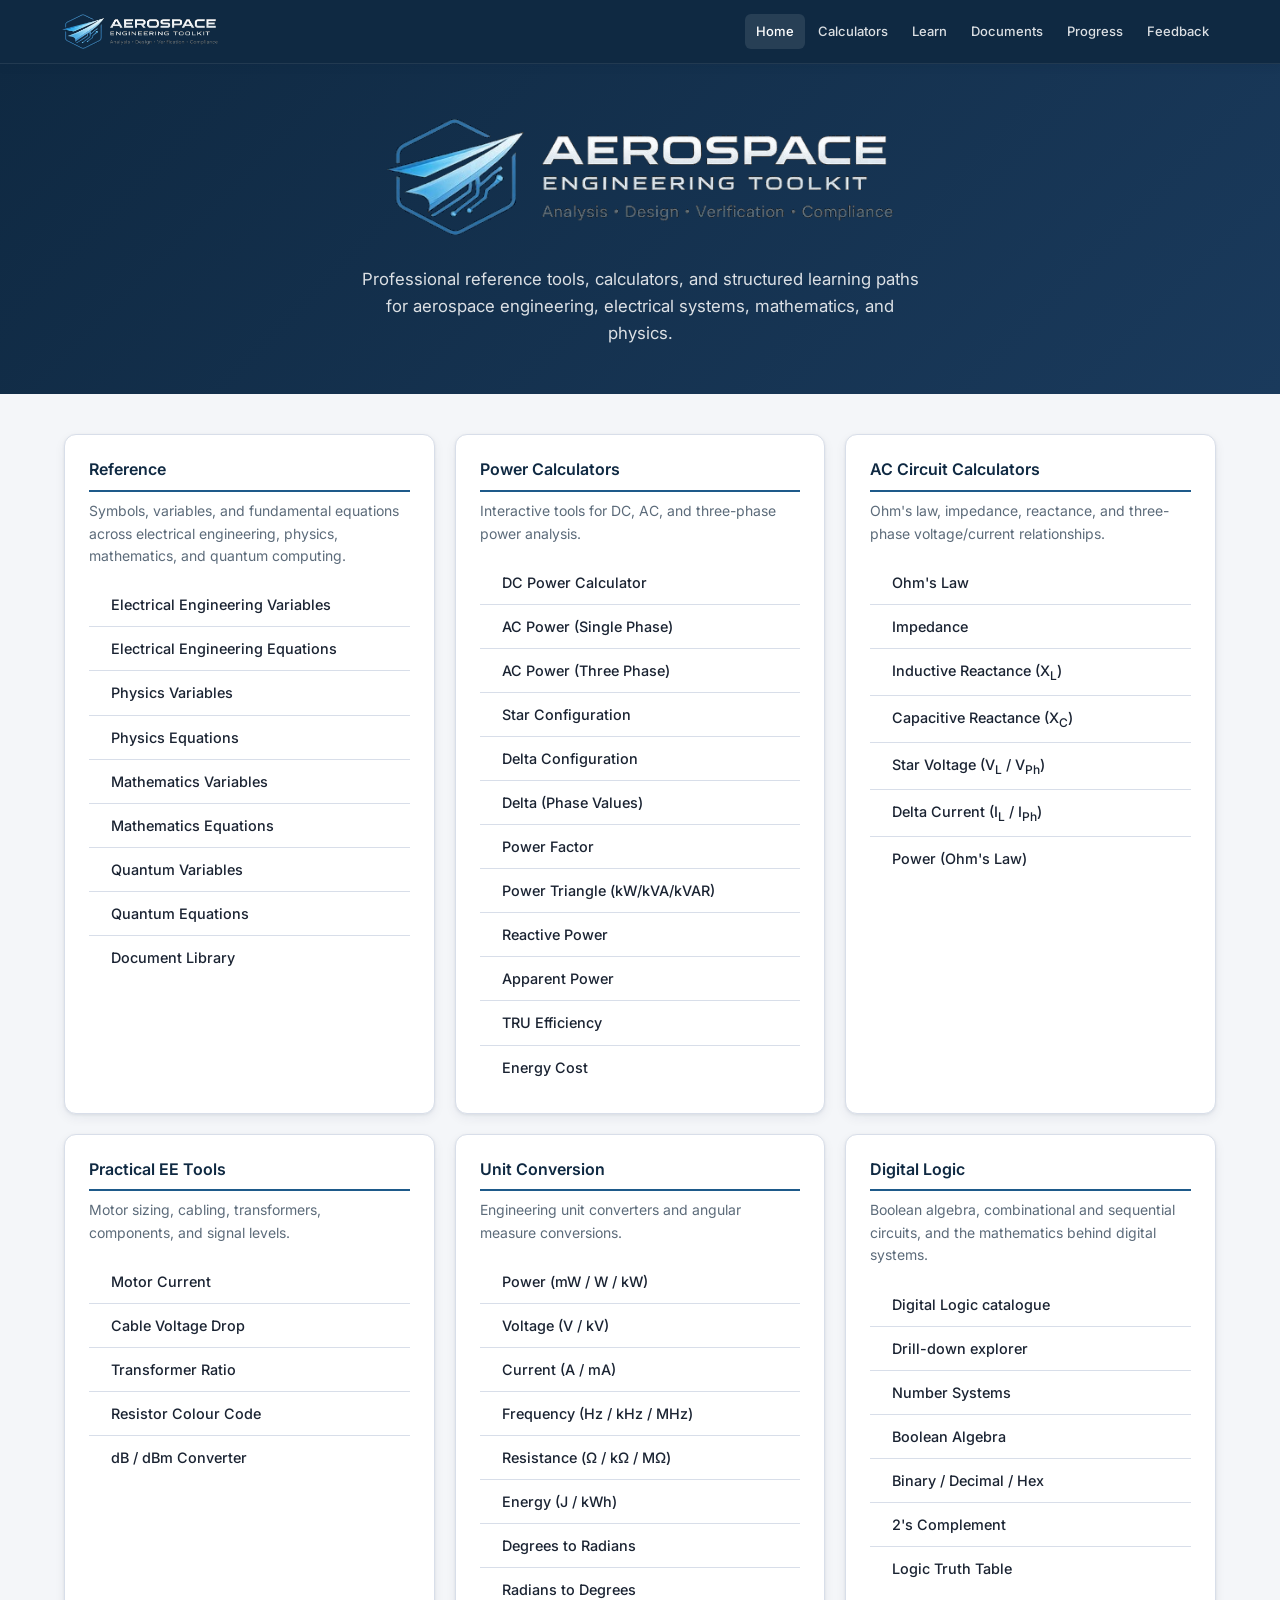
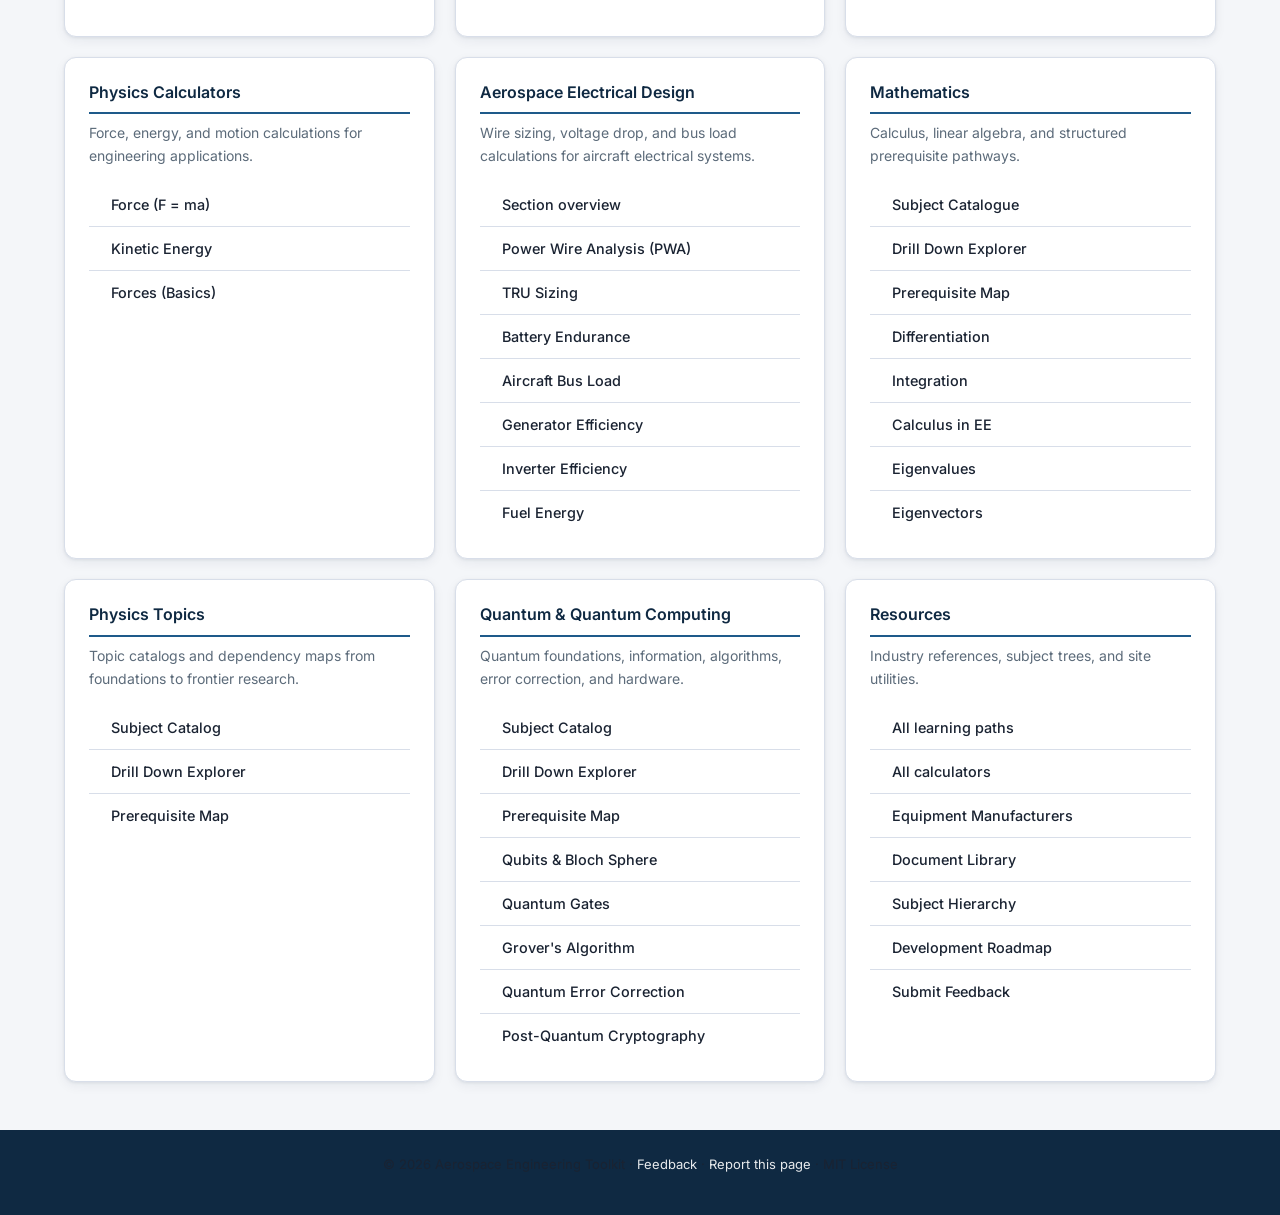
==== index.html @ 3eac7d3c "Update site branding and content to reflect the new "Aerospace Engineering Toolkit" theme. Changed t" ====
<!DOCTYPE html>
<html lang="en">
<head>
    <meta charset="UTF-8">
    <meta name="viewport" content="width=device-width, initial-scale=1.0">
    <title>Aerospace Engineering Toolkit</title>
    <link rel="stylesheet" href="assets/css/corporate.css">
    <script src="assets/js/site-layout.js" defer></script>
</head>
<body>
    <section class="page-hero">
        <img class="page-hero__logo" src="assets/images/aerospace-engineering-toolkit-logo.png" width="601" height="150" alt="Aerospace Engineering Toolkit" />
        <p class="lead">Professional reference tools, calculators, and structured learning paths for aerospace engineering, electrical systems, mathematics, and physics.</p>
    </section>

    <div class="page-container">
        <div class="card-grid">
            <article class="card">
                <h2 class="card__title">Reference</h2>
                <p class="card__desc">Symbols, variables, and fundamental equations across electrical engineering, physics, mathematics, and quantum computing.</p>
                <ul class="link-list">
                    <li><a href="reference/electrical/variables.html">Electrical Engineering Variables</a></li>
                    <li><a href="reference/electrical/equations.html">Electrical Engineering Equations</a></li>
                    <li><a href="reference/physics/variables.html">Physics Variables</a></li>
                    <li><a href="reference/physics/equations.html">Physics Equations</a></li>
                    <li><a href="reference/mathematics/variables.html">Mathematics Variables</a></li>
                    <li><a href="reference/mathematics/equations.html">Mathematics Equations</a></li>
                    <li><a href="reference/quantum/variables.html">Quantum Variables</a></li>
                    <li><a href="reference/quantum/equations.html">Quantum Equations</a></li>
                    <li><a href="reference/documents/index.html">Document Library</a></li>
                </ul>
            </article>

            <article class="card">
                <h2 class="card__title">Power Calculators</h2>
                <p class="card__desc">Interactive tools for DC, AC, and three-phase power analysis.</p>
                <ul class="link-list">
                    <li><a href="calculators/power/dc-power.html">DC Power Calculator</a></li>
                    <li><a href="calculators/power/ac-single-phase.html">AC Power (Single Phase)</a></li>
                    <li><a href="calculators/power/three-phase.html">AC Power (Three Phase)</a></li>
                    <li><a href="calculators/power/star-three-phase.html">Star Configuration</a></li>
                    <li><a href="calculators/power/delta-three-phase.html">Delta Configuration</a></li>
                    <li><a href="calculators/power/delta-phase-three-phase.html">Delta (Phase Values)</a></li>
                    <li><a href="calculators/power/power-factor.html">Power Factor</a></li>
                    <li><a href="calculators/power/power-triangle.html">Power Triangle (kW/kVA/kVAR)</a></li>
                    <li><a href="calculators/power/reactive-power.html">Reactive Power</a></li>
                    <li><a href="calculators/power/apparent-power.html">Apparent Power</a></li>
                    <li><a href="calculators/power/tru-efficiency.html">TRU Efficiency</a></li>
                    <li><a href="calculators/power/energy-cost.html">Energy Cost</a></li>
                </ul>
            </article>

            <article class="card">
                <h2 class="card__title">AC Circuit Calculators</h2>
                <p class="card__desc">Ohm's law, impedance, reactance, and three-phase voltage/current relationships.</p>
                <ul class="link-list">
                    <li><a href="calculators/ac-circuits/ohms-law.html">Ohm's Law</a></li>
                    <li><a href="calculators/ac-circuits/impedance.html">Impedance</a></li>
                    <li><a href="calculators/ac-circuits/inductive-reactance.html">Inductive Reactance (X<sub>L</sub>)</a></li>
                    <li><a href="calculators/ac-circuits/capacitive-reactance.html">Capacitive Reactance (X<sub>C</sub>)</a></li>
                    <li><a href="calculators/ac-circuits/star-voltage.html">Star Voltage (V<sub>L</sub> / V<sub>Ph</sub>)</a></li>
                    <li><a href="calculators/ac-circuits/delta-current.html">Delta Current (I<sub>L</sub> / I<sub>Ph</sub>)</a></li>
                    <li><a href="calculators/power/power-ohms-law.html">Power (Ohm's Law)</a></li>
                </ul>
            </article>

            <article class="card">
                <h2 class="card__title">Practical EE Tools</h2>
                <p class="card__desc">Motor sizing, cabling, transformers, components, and signal levels.</p>
                <ul class="link-list">
                    <li><a href="calculators/practical/motor-current.html">Motor Current</a></li>
                    <li><a href="calculators/practical/cable-voltage-drop.html">Cable Voltage Drop</a></li>
                    <li><a href="calculators/practical/transformer-ratio.html">Transformer Ratio</a></li>
                    <li><a href="calculators/practical/resistor-color-code.html">Resistor Colour Code</a></li>
                    <li><a href="calculators/practical/db-converter.html">dB / dBm Converter</a></li>
                </ul>
            </article>

            <article class="card">
                <h2 class="card__title">Unit Conversion</h2>
                <p class="card__desc">Engineering unit converters and angular measure conversions.</p>
                <ul class="link-list">
                    <li><a href="calculators/converters/unit-power.html">Power (mW / W / kW)</a></li>
                    <li><a href="calculators/converters/unit-voltage.html">Voltage (V / kV)</a></li>
                    <li><a href="calculators/converters/unit-current.html">Current (A / mA)</a></li>
                    <li><a href="calculators/converters/unit-frequency.html">Frequency (Hz / kHz / MHz)</a></li>
                    <li><a href="calculators/converters/unit-resistance.html">Resistance (Ω / kΩ / MΩ)</a></li>
                    <li><a href="calculators/converters/unit-energy.html">Energy (J / kWh)</a></li>
                    <li><a href="calculators/converters/degrees-to-radians.html">Degrees to Radians</a></li>
                    <li><a href="calculators/converters/radians-to-degrees.html">Radians to Degrees</a></li>
                </ul>
            </article>

            <article class="card">
                <h2 class="card__title">Digital Logic</h2>
                <p class="card__desc">Boolean algebra, combinational and sequential circuits, and the mathematics behind digital systems.</p>
                <ul class="link-list">
                    <li><a href="learn/mathematics/digital-logic/index.html">Digital Logic catalogue</a></li>
                    <li><a href="legacy/digital-logic-drill-down/explorer.html">Drill-down explorer</a></li>
                    <li><a href="learn/mathematics/digital-logic/number-systems.html">Number Systems</a></li>
                    <li><a href="learn/mathematics/digital-logic/boolean-algebra.html">Boolean Algebra</a></li>
                    <li><a href="calculators/converters/binary-decimal-hex.html">Binary / Decimal / Hex</a></li>
                    <li><a href="calculators/converters/twos-complement.html">2's Complement</a></li>
                    <li><a href="calculators/logic/truth-table.html">Logic Truth Table</a></li>
                </ul>
            </article>

            <article class="card">
                <h2 class="card__title">Physics Calculators</h2>
                <p class="card__desc">Force, energy, and motion calculations for engineering applications.</p>
                <ul class="link-list">
                    <li><a href="calculators/practical/force.html">Force (F = ma)</a></li>
                    <li><a href="calculators/practical/kinetic-energy.html">Kinetic Energy</a></li>
                    <li><a href="learn/physics/ks2-ks3/forces-basics.html">Forces (Basics)</a></li>
                </ul>
            </article>

            <article class="card">
                <h2 class="card__title">Aerospace Electrical Design</h2>
                <p class="card__desc">Wire sizing, voltage drop, and bus load calculations for aircraft electrical systems.</p>
                <ul class="link-list">
                    <li><a href="calculators/aerospace-electrical-design/index.html">Section overview</a></li>
                    <li><a href="calculators/aerospace-electrical-design/power-wire-analysis.html">Power Wire Analysis (PWA)</a></li>
                    <li><a href="calculators/aerospace-electrical-design/tru-sizing.html">TRU Sizing</a></li>
                    <li><a href="calculators/aerospace-electrical-design/battery-endurance.html">Battery Endurance</a></li>
                    <li><a href="calculators/practical/aircraft-bus-load.html">Aircraft Bus Load</a></li>
                    <li><a href="calculators/practical/generator-efficiency.html">Generator Efficiency</a></li>
                    <li><a href="calculators/practical/inverter-efficiency.html">Inverter Efficiency</a></li>
                    <li><a href="calculators/practical/fuel-energy.html">Fuel Energy</a></li>
                </ul>
            </article>

            <article class="card">
                <h2 class="card__title">Mathematics</h2>
                <p class="card__desc">Calculus, linear algebra, and structured prerequisite pathways.</p>
                <ul class="link-list">
                    <li><a href="learn/mathematics/index.html">Subject Catalogue</a></li>
                    <li><a href="legacy/math-drill-down/explorer.html">Drill Down Explorer</a></li>
                    <li><a href="maps/math-prereq-map.html">Prerequisite Map</a></li>
                    <li><a href="learn/mathematics/a-level/differentiation.html">Differentiation</a></li>
                    <li><a href="learn/mathematics/a-level/integration.html">Integration</a></li>
                    <li><a href="learn/mathematics/a-level/calculus-electrical-engineering.html">Calculus in EE</a></li>
                    <li><a href="learn/mathematics/undergraduate/eigenvalues-electrical-engineering.html">Eigenvalues</a></li>
                    <li><a href="learn/mathematics/undergraduate/eigenvectors-electrical-engineering.html">Eigenvectors</a></li>
                </ul>
            </article>

            <article class="card">
                <h2 class="card__title">Physics Topics</h2>
                <p class="card__desc">Topic catalogs and dependency maps from foundations to frontier research.</p>
                <ul class="link-list">
                    <li><a href="learn/physics/index.html">Subject Catalog</a></li>
                    <li><a href="legacy/physics-drill-down/explorer.html">Drill Down Explorer</a></li>
                    <li><a href="maps/physics-prereq-map.html">Prerequisite Map</a></li>
                </ul>
            </article>

            <article class="card">
                <h2 class="card__title">Quantum &amp; Quantum Computing</h2>
                <p class="card__desc">Quantum foundations, information, algorithms, error correction, and hardware.</p>
                <ul class="link-list">
                    <li><a href="learn/quantum/index.html">Subject Catalog</a></li>
                    <li><a href="legacy/quantum-drill-down/explorer.html">Drill Down Explorer</a></li>
                    <li><a href="maps/quantum-prereq-map.html">Prerequisite Map</a></li>
                    <li><a href="learn/quantum/topics/qubits-and-bloch-sphere.html">Qubits &amp; Bloch Sphere</a></li>
                    <li><a href="learn/quantum/topics/quantum-gates.html">Quantum Gates</a></li>
                    <li><a href="learn/quantum/topics/grovers-algorithm.html">Grover's Algorithm</a></li>
                    <li><a href="learn/quantum/topics/quantum-error-correction.html">Quantum Error Correction</a></li>
                    <li><a href="learn/quantum/topics/post-quantum-cryptography.html">Post-Quantum Cryptography</a></li>
                </ul>
            </article>

            <article class="card">
                <h2 class="card__title">Resources</h2>
                <p class="card__desc">Industry references, subject trees, and site utilities.</p>
                <ul class="link-list">
                    <li><a href="learn/index.html">All learning paths</a></li>
                    <li><a href="calculators/index.html">All calculators</a></li>
                    <li><a href="reference/industry/equipment-manufacturers.html">Equipment Manufacturers</a></li>
                    <li><a href="reference/documents/index.html">Document Library</a></li>
                    <li><a href="meta/tree.html">Subject Hierarchy</a></li>
                    <li><a href="calculators/tools/to-do-list.html">Development Roadmap</a></li>
                    <li><a href="feedback.html">Submit Feedback</a></li>
                </ul>
            </article>
        </div>
    </div>
</body>
</html>
---- assets/css/corporate.css ----
/* Aerospace Engineering Toolkit — Corporate Design System */

@import url('https://fonts.googleapis.com/css2?family=Inter:wght@400;500;600;700&display=swap');

:root {
  --corp-navy: #0f2942;
  --corp-navy-light: #1a3a5c;
  --corp-accent: #1e5a8a;
  --corp-accent-hover: #164770;
  --corp-accent-muted: #e8f1f8;
  --corp-bg: #f4f6f9;
  --corp-surface: #ffffff;
  --corp-text: #1a2332;
  --corp-text-muted: #5c6b7a;
  --corp-border: #d8dee9;
  --corp-shadow: 0 1px 3px rgba(15, 41, 66, 0.08), 0 4px 12px rgba(15, 41, 66, 0.06);
  --corp-shadow-lg: 0 4px 6px rgba(15, 41, 66, 0.06), 0 12px 28px rgba(15, 41, 66, 0.1);
  --corp-radius: 8px;
  --corp-radius-lg: 12px;
  --corp-header-height: 64px;
  --corp-max-width: 1200px;
  --corp-font: 'Inter', -apple-system, BlinkMacSystemFont, 'Segoe UI', sans-serif;
}

*, *::before, *::after {
  box-sizing: border-box;
}

html {
  scroll-behavior: smooth;
}

body {
  margin: 0;
  font-family: var(--corp-font);
  font-size: 16px;
  line-height: 1.6;
  color: var(--corp-text);
  background: var(--corp-bg);
  min-height: 100vh;
  display: flex;
  flex-direction: column;
}

body.has-site-chrome {
  padding-top: var(--corp-header-height);
}

/* ── Site chrome (injected by site-layout.js) ── */

.site-header {
  position: fixed;
  top: 0;
  left: 0;
  right: 0;
  z-index: 1000;
  height: var(--corp-header-height);
  background: var(--corp-navy);
  border-bottom: 1px solid rgba(255, 255, 255, 0.08);
  box-shadow: 0 2px 8px rgba(15, 41, 66, 0.15);
}

.site-header__inner {
  max-width: var(--corp-max-width);
  margin: 0 auto;
  padding: 0 20px;
  height: 100%;
  display: flex;
  align-items: center;
  justify-content: space-between;
  gap: 16px;
}

.site-brand {
  display: flex;
  align-items: center;
  text-decoration: none;
  color: #fff;
  flex-shrink: 0;
  min-width: 0;
}

.site-brand__logo {
  display: block;
  width: auto;
  height: auto;
  max-height: 40px;
  max-width: min(240px, 42vw);
}

.site-brand__logo--compact {
  display: none;
  max-height: 36px;
  max-width: 52px;
}

.site-brand__mark {
  width: 36px;
  height: 36px;
  background: linear-gradient(135deg, var(--corp-accent) 0%, #2d7ab8 100%);
  border-radius: 6px;
  display: flex;
  align-items: center;
  justify-content: center;
  font-weight: 700;
  font-size: 14px;
  letter-spacing: -0.5px;
}

.site-brand__text {
  display: flex;
  flex-direction: column;
  line-height: 1.2;
}

.site-brand__name {
  font-weight: 600;
  font-size: 15px;
  letter-spacing: 0.02em;
}

.site-brand__tagline {
  font-size: 11px;
  font-weight: 400;
  opacity: 0.75;
  letter-spacing: 0.04em;
  text-transform: uppercase;
}

.site-nav {
  display: flex;
  align-items: center;
  gap: 2px;
  flex-wrap: nowrap;
  justify-content: flex-end;
  flex-shrink: 1;
  min-width: 0;
}

.site-nav a {
  color: rgba(255, 255, 255, 0.85);
  text-decoration: none;
  font-size: 13px;
  font-weight: 500;
  padding: 7px 11px;
  border-radius: 6px;
  transition: background 0.15s, color 0.15s;
  white-space: nowrap;
}

.site-nav a:hover,
.site-nav a.active {
  background: rgba(255, 255, 255, 0.1);
  color: #fff;
}

@media (max-width: 1080px) {
  .site-brand__logo--full {
    max-height: 34px;
    max-width: min(200px, 38vw);
  }

  .site-nav a {
    padding: 7px 9px;
    font-size: 12px;
  }
}

@media (max-width: 640px) {
  .site-brand__logo--full {
    display: none;
  }

  .site-brand__logo--compact {
    display: block;
  }
}

.site-footer {
  margin-top: auto;
  background: var(--corp-navy);
  color: rgba(255, 255, 255, 0.7);
  padding: 24px;
  font-size: 13px;
  text-align: center;
}

.site-footer a {
  color: rgba(255, 255, 255, 0.9);
  text-decoration: none;
}

.site-footer a:hover {
  text-decoration: underline;
}

.site-footer__inner {
  max-width: var(--corp-max-width);
  margin: 0 auto;
}

/* ── Main content area ── */

.site-main {
  flex: 1;
  width: 100%;
}

.page-container {
  max-width: var(--corp-max-width);
  margin: 0 auto;
  padding: 32px 24px 48px;
}

.page-container--narrow {
  max-width: 640px;
}

.page-container--calculator {
  max-width: 480px;
  width: 100%;
}

/* ── Typography ── */

h1, h2, h3, h4 {
  color: var(--corp-navy);
  font-weight: 600;
  line-height: 1.3;
  margin-top: 0;
}

h1 {
  font-size: 1.75rem;
  margin-bottom: 0.5rem;
}

h2 {
  font-size: 1.25rem;
  margin-bottom: 1rem;
  padding-bottom: 0.5rem;
  border-bottom: 2px solid var(--corp-accent-muted);
}

h3 {
  font-size: 1.1rem;
}

p {
  margin: 0 0 1rem;
  color: var(--corp-text);
}

.lead {
  font-size: 1.05rem;
  color: var(--corp-text-muted);
  margin-bottom: 2rem;
}

.text-muted {
  color: var(--corp-text-muted);
  font-size: 0.9rem;
}

.text-center {
  text-align: center;
}

/* ── Hero (hub / landing sections) ── */

.page-hero {
  background: linear-gradient(135deg, var(--corp-navy) 0%, var(--corp-navy-light) 100%);
  color: #fff;
  padding: 48px 24px;
  text-align: center;
}

.page-hero__logo {
  display: block;
  width: min(100%, 520px);
  height: auto;
  max-height: 130px;
  margin: 0 auto 24px;
}

.page-hero h1 {
  color: #fff;
  font-size: 2rem;
  margin-bottom: 0.75rem;
  border: none;
  padding: 0;
}

.page-hero .lead {
  color: rgba(255, 255, 255, 0.85);
  max-width: 560px;
  margin: 0 auto;
}

/* ── Cards & grids ── */

.card-grid {
  display: grid;
  grid-template-columns: repeat(auto-fill, minmax(280px, 1fr));
  gap: 20px;
  margin-top: 8px;
}

.card {
  background: var(--corp-surface);
  border: 1px solid var(--corp-border);
  border-radius: var(--corp-radius-lg);
  box-shadow: var(--corp-shadow);
  padding: 24px;
  transition: box-shadow 0.2s, border-color 0.2s;
}

.card:hover {
  box-shadow: var(--corp-shadow-lg);
  border-color: rgba(30, 90, 138, 0.25);
}

.card__title {
  font-size: 1rem;
  font-weight: 600;
  color: var(--corp-navy);
  margin: 0 0 8px;
  padding-bottom: 10px;
  border-bottom: 2px solid var(--corp-accent);
}

.card__desc {
  font-size: 0.875rem;
  color: var(--corp-text-muted);
  margin-bottom: 16px;
}

.link-list {
  list-style: none;
  padding: 0;
  margin: 0;
}

.link-list li {
  margin: 0;
  border-bottom: 1px solid var(--corp-border);
}

.link-list li:last-child {
  border-bottom: none;
}

.link-list a {
  display: block;
  padding: 10px 4px;
  color: var(--corp-text);
  text-decoration: none;
  font-size: 0.9rem;
  font-weight: 500;
  transition: color 0.15s, padding-left 0.15s;
}

.link-list a:hover {
  color: var(--corp-accent);
  padding-left: 8px;
}

.link-list a::before {
  content: '→ ';
  opacity: 0;
  transition: opacity 0.15s;
  color: var(--corp-accent);
}

.link-list a:hover::before {
  opacity: 1;
}

/* Hub link buttons (legacy index style, upgraded) */

.hub-links {
  list-style: none;
  padding: 0;
  margin: 0;
  display: grid;
  gap: 10px;
}

.hub-links a {
  display: block;
  padding: 14px 20px;
  background: var(--corp-surface);
  border: 1px solid var(--corp-border);
  border-radius: var(--corp-radius);
  color: var(--corp-navy);
  text-decoration: none;
  font-weight: 500;
  font-size: 0.95rem;
  transition: all 0.15s;
  box-shadow: var(--corp-shadow);
}

.hub-links a:hover {
  background: var(--corp-accent-muted);
  border-color: var(--corp-accent);
  color: var(--corp-accent-hover);
}

/* ── Calculator pages ── */

.calculator-page .calculator-panel {
  background: var(--corp-surface);
  border: 1px solid var(--corp-border);
  border-radius: var(--corp-radius-lg);
  box-shadow: var(--corp-shadow);
  padding: clamp(20px, 4vw, 32px) clamp(16px, 3vw, 28px);
  text-align: center;
}

.calculator-page .calculator-panel h1 {
  font-size: clamp(1.25rem, 4vw, 1.6rem);
  margin-bottom: 0.35rem;
}

.calculator-page .calc-lead {
  font-size: clamp(0.85rem, 2.5vw, 0.95rem);
  color: var(--corp-text-muted);
  margin: 0 0 1.25rem;
}

.calculator-page .calculator-panel h2 {
  font-size: clamp(0.95rem, 3vw, 1.1rem);
  margin-top: 1.5rem;
}

.calculator-page .math-container {
  font-size: clamp(1rem, 3vw, 1.15rem);
  margin: 16px auto;
  padding: 14px 12px;
  background: var(--corp-accent-muted);
  border-radius: var(--corp-radius);
  overflow-x: auto;
  -webkit-overflow-scrolling: touch;
  max-width: 100%;
}

.calculator-page .input-container {
  display: grid;
  grid-template-columns: minmax(0, 1.35fr) minmax(120px, 1fr) minmax(50px, 72px);
  gap: 12px 10px;
  align-items: center;
  width: 100%;
  max-width: 440px;
  margin: 0 auto 20px;
}

.calculator-page .input-container label {
  font-size: clamp(0.78rem, 2.4vw, 0.9rem);
  font-weight: 500;
  text-align: right;
  color: var(--corp-text);
  line-height: 1.3;
  min-width: 0;
}

.calculator-page .input-container input,
.calculator-page .input-container select {
  width: 100%;
  min-width: 0;
  min-height: 44px;
  padding: 10px 12px;
  font-size: 16px;
  font-family: var(--corp-font);
  border: 1px solid var(--corp-border);
  border-radius: var(--corp-radius);
  color: var(--corp-text);
  background: var(--corp-surface);
  text-align: right;
  box-sizing: border-box;
  transition: border-color 0.15s, box-shadow 0.15s;
}

.calculator-page .input-container select {
  grid-column: 2 / 4;
  text-align: left;
  padding-right: 32px;
}

.calculator-page .input-container select + .unit {
  display: none;
}

.calculator-page .unit {
  font-size: clamp(0.72rem, 2.2vw, 0.88rem);
  text-align: left;
  color: var(--corp-text-muted);
  white-space: nowrap;
  line-height: 1.2;
}

.calculator-page .btn--block {
  display: block;
  width: 100%;
  max-width: 440px;
  min-height: 48px;
  margin: 8px auto 0;
}

.calculator-page .calc-help-btn {
  display: inline-flex;
  align-items: center;
  justify-content: center;
  gap: 6px;
  margin: 12px auto 20px;
  padding: 10px 18px;
  min-height: 44px;
  font-size: 0.9rem;
  font-weight: 500;
  font-family: var(--corp-font);
  color: var(--corp-accent);
  background: var(--corp-accent-muted);
  border: 1px solid rgba(30, 90, 138, 0.25);
  border-radius: var(--corp-radius);
  cursor: pointer;
  transition: background 0.15s, border-color 0.15s;
}

.calculator-page .calc-help-btn:hover {
  background: #d4e4f0;
  border-color: var(--corp-accent);
}

.calculator-page .calc-help-btn::before {
  content: "?";
  display: inline-flex;
  align-items: center;
  justify-content: center;
  width: 20px;
  height: 20px;
  border-radius: 50%;
  background: var(--corp-accent);
  color: #fff;
  font-size: 0.8rem;
  font-weight: 700;
  line-height: 1;
}

/* Calculator reference block (collapsible formula) */

.calculator-page .calc-reference {
  width: 100%;
  max-width: 440px;
  margin: 0 auto 20px;
  text-align: left;
}

.calculator-page .calc-reference__toggle {
  display: flex;
  align-items: center;
  justify-content: center;
  gap: 6px;
  list-style: none;
  cursor: pointer;
  font-size: 0.9rem;
  font-weight: 500;
  font-family: var(--corp-font);
  color: var(--corp-accent);
  padding: 10px 16px;
  min-height: 44px;
  background: var(--corp-surface);
  border: 1px solid rgba(30, 90, 138, 0.25);
  border-radius: var(--corp-radius);
  transition: background 0.15s, border-color 0.15s;
}

.calculator-page .calc-reference__toggle::-webkit-details-marker {
  display: none;
}

.calculator-page .calc-reference__toggle::before {
  content: "▸";
  font-size: 0.75rem;
  transition: transform 0.15s;
}

.calculator-page .calc-reference[open] .calc-reference__toggle::before {
  transform: rotate(90deg);
}

.calculator-page .calc-reference__toggle:hover {
  background: var(--corp-accent-muted);
  border-color: var(--corp-accent);
}

.calculator-page .calc-reference__toggle-show,
.calculator-page .calc-reference__toggle-hide {
  display: inline;
}

.calculator-page .calc-reference[open] .calc-reference__toggle-show {
  display: none;
}

.calculator-page .calc-reference:not([open]) .calc-reference__toggle-hide {
  display: none;
}

.calculator-page .calc-reference__panel {
  margin-top: 10px;
  padding: 16px;
  background: var(--corp-accent-muted);
  border: 1px solid var(--corp-border);
  border-left: 4px solid var(--corp-accent);
  border-radius: var(--corp-radius);
}

.calculator-page .calc-reference__summary {
  margin: 0 0 12px;
  font-size: 0.92rem;
  line-height: 1.55;
  color: var(--corp-text);
}

.calculator-page .calc-reference__panel .math-container {
  margin: 0 0 12px;
  background: var(--corp-surface);
  overflow-x: visible;
  text-align: center;
  font-size: clamp(0.75rem, 2vw, 0.85rem);
  padding: 16px 18px;
}

.calculator-page .calc-reference__panel .math-container .MathJax_Display {
  margin: 0.25em 0;
  text-align: center;
  max-width: 100%;
}

.calculator-page .calc-reference__panel .math-container .MathJax {
  max-width: 100%;
}

.calculator-page .calc-reference__formula-text {
  margin: 0 0 12px;
  padding: 12px;
  font-size: 0.95rem;
  line-height: 1.5;
  text-align: center;
  background: var(--corp-surface);
  border-radius: var(--corp-radius);
  color: var(--corp-navy);
}

.calculator-page .calc-reference__legend {
  list-style: none;
  margin: 0 auto;
  padding: 0;
  max-width: 340px;
}

.calculator-page .calc-reference__legend-item {
  display: flex;
  align-items: baseline;
  gap: 6px;
  padding: 5px 0;
  font-size: 0.9rem;
  line-height: 1.5;
  border-bottom: 1px solid rgba(30, 90, 138, 0.08);
}

.calculator-page .calc-reference__legend-item:last-child {
  border-bottom: none;
  padding-bottom: 0;
}

.calculator-page .calc-reference__sym {
  flex: 0 0 3.5em;
  display: flex;
  align-items: center;
  justify-content: center;
  text-align: center;
  color: var(--corp-navy);
}

.calculator-page .calc-reference__sym .MathJax {
  font-size: 100% !important;
  margin: 0 auto !important;
  text-align: center !important;
}

.calculator-page .calc-reference__desc {
  flex: 1;
  color: var(--corp-text-muted);
}

.calculator-page .calc-docs {
  margin: 0 0 16px;
  border: 1px solid var(--corp-border);
  border-radius: var(--corp-radius);
  background: var(--corp-surface);
}

.calculator-page .calc-docs__toggle {
  list-style: none;
  cursor: pointer;
  padding: 12px 16px;
  font-size: 0.92rem;
  font-weight: 600;
  color: var(--corp-navy);
  user-select: none;
}

.calculator-page .calc-docs__toggle::-webkit-details-marker {
  display: none;
}

.calculator-page .calc-docs__toggle::before {
  content: "▸ ";
  display: inline-block;
  transition: transform 0.15s ease;
}

.calculator-page .calc-docs[open] .calc-docs__toggle::before {
  transform: rotate(90deg);
}

.calculator-page .calc-docs__toggle-show,
.calculator-page .calc-docs__toggle-hide {
  display: inline;
}

.calculator-page .calc-docs[open] .calc-docs__toggle-show {
  display: none;
}

.calculator-page .calc-docs:not([open]) .calc-docs__toggle-hide {
  display: none;
}

.calculator-page .calc-docs__panel {
  padding: 0 16px 14px;
  border-top: 1px solid var(--corp-border);
}

.calculator-page .calc-docs__list {
  list-style: none;
  margin: 12px 0 0;
  padding: 0;
}

.calculator-page .calc-docs__item {
  padding: 10px 0;
  border-bottom: 1px solid var(--corp-border);
}

.calculator-page .calc-docs__item:last-child {
  border-bottom: none;
}

.calculator-page .calc-docs__item a {
  font-weight: 600;
  color: var(--corp-accent);
  text-decoration: none;
}

.calculator-page .calc-docs__item a:hover {
  text-decoration: underline;
}

.calculator-page .calc-docs__note {
  display: block;
  margin-top: 4px;
  font-size: 0.85rem;
  color: var(--corp-text-muted);
}

.calculator-page .calc-docs__library {
  margin: 12px 0 0;
  font-size: 0.88rem;
}

.calculator-page .calc-docs__library a {
  color: var(--corp-text-muted);
}

.documents-toolbar {
  display: flex;
  flex-wrap: wrap;
  gap: 10px;
  align-items: center;
  margin-top: 24px;
  margin-bottom: 8px;
  padding: 16px;
  background: var(--corp-surface);
  border: 1px solid var(--corp-border);
  border-radius: var(--corp-radius-lg);
}

.documents-search {
  flex: 1 1 220px;
  min-width: 180px;
  padding: 10px 12px;
  border: 1px solid var(--corp-border);
  border-radius: var(--corp-radius);
  font-size: 0.95rem;
}

.documents-filter {
  padding: 10px 12px;
  border: 1px solid var(--corp-border);
  border-radius: var(--corp-radius);
  font-size: 0.9rem;
  background: #fff;
}

.documents-filter-summary {
  flex: 1 1 100%;
  margin: 4px 0 0;
  font-size: 0.88rem;
  color: var(--corp-text-muted);
}

.documents-empty {
  margin-top: 24px;
  color: var(--corp-text-muted);
}

.documents-page .documents-section {
  margin-top: 32px;
}

/* ── PWA grid calculator (ELA_PWA workbook) ── */

.page-container--wide {
  max-width: 1440px;
}

.pwa-grid-page h1 {
  margin-bottom: 0.35rem;
}

.pwa-page-lead {
  margin-bottom: 1rem;
}

.pwa-guide {
  margin: 0 0 1.25rem;
  background: var(--corp-surface);
  border: 1px solid var(--corp-border);
  border-left: 4px solid var(--corp-accent);
  border-radius: var(--corp-radius-lg);
  box-shadow: var(--corp-shadow);
  scroll-margin-top: calc(var(--corp-header-height) + 16px);
}

.pwa-guide__summary {
  padding: 14px 18px;
  font-size: 1.05rem;
  font-weight: 700;
  color: var(--corp-navy);
  cursor: pointer;
  list-style: none;
}

.pwa-guide__summary::-webkit-details-marker {
  display: none;
}

.pwa-guide__summary::before {
  content: '▸';
  display: inline-block;
  margin-right: 8px;
  color: var(--corp-accent);
  transition: transform 0.15s ease;
}

.pwa-guide[open] > .pwa-guide__summary::before {
  transform: rotate(90deg);
}

.pwa-guide__summary:hover {
  color: var(--corp-accent);
}

.pwa-guide__body {
  padding: 4px 18px 18px;
  border-top: 1px solid var(--corp-border);
  font-size: 0.88rem;
  line-height: 1.55;
  color: var(--corp-text);
}

.pwa-guide__subhead {
  margin: 18px 0 8px;
  font-size: 0.95rem;
  color: var(--corp-navy);
}

.pwa-guide__subhead:first-child {
  margin-top: 14px;
}

.pwa-guide__steps {
  margin: 0 0 12px;
  padding-left: 1.25rem;
}

.pwa-guide__steps li {
  margin-bottom: 6px;
}

.pwa-guide__defs {
  margin: 0;
}

.pwa-guide__defs dt {
  margin-top: 10px;
  font-weight: 700;
  color: var(--corp-navy);
}

.pwa-guide__defs dt:first-child {
  margin-top: 0;
}

.pwa-guide__defs dd {
  margin: 4px 0 0;
  color: var(--corp-text-muted);
}

.pwa-guide__list {
  margin: 0 0 12px;
  padding-left: 1.25rem;
}

.pwa-guide__chip {
  display: inline-block;
  padding: 1px 8px;
  border-radius: 4px;
  font-size: 0.78rem;
  font-weight: 700;
}

.pwa-guide__chip--pass {
  background: #bbf7d0;
  color: #047857;
}

.pwa-guide__chip--fail {
  background: #fecaca;
  color: #b91c1c;
}

.pwa-guide__chip--caution {
  background: #fef3c7;
  color: #b45309;
}

.pwa-guide__table-wrap {
  overflow-x: auto;
  margin: 10px 0;
}

.pwa-guide__table {
  width: 100%;
  border-collapse: collapse;
  font-size: 0.84rem;
}

.pwa-guide__table th,
.pwa-guide__table td {
  border: 1px solid var(--corp-border);
  padding: 8px 10px;
  text-align: left;
  vertical-align: top;
}

.pwa-guide__table th {
  background: var(--corp-accent-muted);
  color: var(--corp-navy);
  font-weight: 700;
}

.pwa-guide__table--grid td:first-child {
  white-space: nowrap;
  font-weight: 600;
  color: var(--corp-navy);
}

.pwa-guide__table-divider {
  background: #f8fafc;
  font-style: italic;
  text-align: center;
  color: var(--corp-text-muted);
}

.pwa-guide__chart-links {
  margin: 10px 0 0;
  font-size: 0.84rem;
}

.pwa-guide__chart-links a {
  font-weight: 600;
}

.pwa-guide__math {
  margin: 12px 0;
  padding: 12px 14px;
  background: #f8fafc;
  border: 1px solid var(--corp-border);
  border-radius: var(--corp-radius);
  overflow-x: auto;
}

.pwa-guide__phase {
  margin: 16px 0 8px;
  font-size: 0.88rem;
  font-weight: 700;
  color: var(--corp-navy);
}

.pwa-guide__phase:first-of-type {
  margin-top: 12px;
}

.pwa-guide__phase-intro {
  margin: 0 0 10px;
  font-size: 0.84rem;
  color: var(--corp-text-muted);
  line-height: 1.45;
}

.pwa-guide__calc-steps {
  margin: 0 0 14px;
  padding-left: 1.35rem;
}

.pwa-guide__calc-step {
  margin-bottom: 14px;
  line-height: 1.45;
}

.pwa-guide__calc-step:last-child {
  margin-bottom: 0;
}

.pwa-guide__step-grid {
  margin: 6px 0 0;
  font-size: 0.8rem;
  color: var(--corp-text-muted);
}

.pwa-guide__sym {
  color: var(--corp-accent);
  font-weight: 700;
}

.pwa-guide__calc-step .pwa-guide__math {
  margin-top: 8px;
  margin-bottom: 0;
}

.pwa-guide__math-note {
  display: block;
  margin-top: 8px;
  font-size: 0.82rem;
  color: var(--corp-text-muted);
  font-family: var(--corp-font);
}

.pwa-guide__note {
  margin: 10px 0;
  padding: 10px 12px;
  background: #fffbeb;
  border: 1px solid #fde68a;
  border-radius: var(--corp-radius);
  font-size: 0.84rem;
}

.pwa-guide__body a {
  color: var(--corp-accent);
  font-weight: 600;
}

.pwa-guide__body code {
  font-size: 0.82em;
  padding: 1px 5px;
  background: #eef2f7;
  border-radius: 3px;
}

.pwa-layout {
  display: grid;
  grid-template-columns: minmax(300px, 360px) minmax(0, 1fr);
  gap: 24px;
  align-items: start;
  margin-top: 24px;
}

.pwa-params {
  background: var(--corp-surface);
  border: 1px solid var(--corp-border);
  border-radius: var(--corp-radius-lg);
  box-shadow: var(--corp-shadow);
  display: flex;
  flex-direction: column;
  max-height: calc(100vh - var(--corp-header-height) - 32px);
  padding: 0;
  overflow: hidden;
  position: sticky;
  top: calc(var(--corp-header-height) + 16px);
  z-index: 5;
  isolation: isolate;
}

.pwa-params__header {
  flex: 0 0 auto;
  margin: 0;
  padding: 16px 18px 12px;
  border-bottom: 1px solid var(--corp-border);
}

.pwa-params__form {
  flex: 1 1 auto;
  min-height: 0;
  overflow-x: hidden;
  overflow-y: auto;
  padding: 12px 18px 16px;
  -webkit-overflow-scrolling: touch;
  overscroll-behavior: contain;
}

.pwa-params__header h2 {
  margin: 0 0 4px;
  font-size: 1.05rem;
  border-bottom: none;
  padding-bottom: 0;
}

.pwa-params__header p {
  margin: 0;
  font-size: 0.82rem;
  color: var(--corp-text-muted);
  line-height: 1.4;
}

.pwa-params h2,
.pwa-grid-wrap h2 {
  margin: 0 0 4px;
  font-size: 1.05rem;
  border-bottom: none;
  padding-bottom: 0;
}

.pwa-grid-header {
  margin-bottom: 12px;
}

.pwa-params__form label {
  display: block;
  margin-bottom: 10px;
  font-size: 0.84rem;
  font-weight: 600;
  color: var(--corp-navy);
}

.pwa-params__form label .hint {
  display: block;
  font-size: 0.76rem;
  font-weight: 400;
  color: var(--corp-text-muted);
  margin: 2px 0 4px;
}

.pwa-params__form input:not([type="checkbox"]):not([type="radio"]),
.pwa-params__form select {
  width: 100%;
  margin-top: 4px;
  height: 2.375rem;
  padding: 0 10px;
  border: 1px solid var(--corp-border);
  border-radius: var(--corp-radius);
  font-size: 0.9rem;
  font-family: var(--corp-font);
  line-height: 1.25;
  box-sizing: border-box;
  background: #fff;
}

.pwa-fieldset {
  border: none;
  border-top: 1px solid var(--corp-border);
  border-radius: 0;
  padding: 14px 0 0;
  margin: 0 0 4px;
}

.pwa-fieldset:first-of-type {
  border-top: none;
  padding-top: 0;
}

.pwa-fieldset legend {
  padding: 0;
  margin: 0 0 10px;
  font-size: 0.78rem;
  font-weight: 700;
  color: var(--corp-accent);
  text-transform: uppercase;
  letter-spacing: 0.06em;
}

.pwa-fieldset__intro {
  margin: -4px 0 12px;
  font-size: 0.76rem;
  font-weight: 400;
  line-height: 1.45;
  color: var(--corp-text-muted);
}

.pwa-params__custom-field {
  margin-top: -4px;
  margin-bottom: 8px;
}

.pwa-params__custom-field[hidden] {
  display: none;
}

.pwa-params__group {
  border: 1px solid var(--corp-border);
  border-radius: var(--corp-radius);
  padding: 10px 12px 2px;
  margin-bottom: 10px;
  background: #fff;
}

.pwa-params__group-label {
  display: block;
  font-size: 0.76rem;
  font-weight: 700;
  color: var(--corp-text-muted);
  text-transform: uppercase;
  letter-spacing: 0.05em;
  margin-bottom: 8px;
}

.pwa-params__field {
  margin-bottom: 12px;
}

.pwa-params__field-meta {
  display: flex;
  align-items: baseline;
  justify-content: space-between;
  gap: 8px;
  margin-bottom: 4px;
}

.pwa-params__field-label {
  font-size: 0.84rem;
  font-weight: 600;
  color: var(--corp-navy);
}

.pwa-params__field-result {
  font-size: 0.78rem;
  color: var(--corp-text-muted);
  white-space: nowrap;
}

.pwa-params__field-result strong {
  color: var(--corp-navy);
  font-weight: 700;
}

.pwa-params__field-row {
  display: grid;
  grid-template-columns: 1fr 1fr;
  gap: 8px;
}

.pwa-params__inline-label {
  margin-bottom: 0;
  font-size: 0.78rem;
}

.pwa-params__wire-picker {
  display: grid;
  grid-template-columns: minmax(0, 1fr) auto;
  grid-template-areas:
    'wire-label wire-label'
    'wire-select wire-spec';
  gap: 4px 8px;
  margin-bottom: 10px;
}

.pwa-params__wire-picker-label {
  grid-area: wire-label;
  margin-bottom: 0;
}

.pwa-params__wire-picker select {
  grid-area: wire-select;
  margin-top: 0;
}

.pwa-params__wire-picker .pwa-params__spec-link {
  grid-area: wire-spec;
  align-self: stretch;
  justify-content: center;
}

.pwa-params__spec-link {
  display: inline-flex;
  align-items: center;
  gap: 4px;
  height: 2.375rem;
  padding: 0 12px;
  border: 1px solid var(--corp-border);
  border-radius: var(--corp-radius);
  background: #fff;
  color: var(--corp-accent);
  font-size: 0.8rem;
  font-weight: 700;
  text-decoration: none;
  white-space: nowrap;
  box-sizing: border-box;
}

.pwa-params__spec-link:hover {
  background: #eef4fa;
  text-decoration: none;
}

.pwa-params__spec-link-icon {
  font-size: 0.9em;
}

.pwa-params__field-hint {
  display: block;
  margin-top: 4px;
  font-size: 0.76rem;
  font-weight: 400;
  color: var(--corp-text-muted);
}

.pwa-params__field-hint a {
  color: var(--corp-accent);
  font-weight: 600;
  text-decoration: none;
}

.pwa-params__field-hint a:hover {
  text-decoration: underline;
}

.pwa-params__formula-hint {
  margin: 2px 0 0;
  font-size: 0.78rem;
}

.pwa-params__formula-hint summary {
  cursor: pointer;
  color: var(--corp-accent);
  font-weight: 600;
  list-style: none;
}

.pwa-params__formula-hint summary::-webkit-details-marker {
  display: none;
}

.pwa-params__formula-hint summary::before {
  content: '▸ ';
}

.pwa-params__formula-hint[open] summary::before {
  content: '▾ ';
}

.pwa-params__formula-hint .pwa-derived--note {
  margin-top: 6px;
}

.pwa-params__ref-charts {
  margin-top: 4px;
  padding-top: 14px;
  border-top: 1px solid var(--corp-border);
}

.pwa-params__ref-charts-label {
  display: block;
  font-size: 0.72rem;
  font-weight: 700;
  color: var(--corp-text-muted);
  text-transform: uppercase;
  letter-spacing: 0.05em;
  margin-bottom: 6px;
}

.pwa-params__ref-charts ul {
  list-style: none;
  margin: 0;
  padding: 0;
  display: flex;
  flex-direction: column;
  gap: 4px;
}

.pwa-params__ref-charts a {
  font-size: 0.8rem;
  font-weight: 600;
  color: var(--corp-accent);
  text-decoration: none;
}

.pwa-params__ref-charts a:hover {
  text-decoration: underline;
}

.pwa-derived {
  font-size: 0.82rem;
  color: var(--corp-text-muted);
  margin: 6px 0 0;
}

.pwa-derived--total {
  padding: 8px 10px;
  border-radius: var(--corp-radius);
  background: #f8fafc;
  border: 1px solid var(--corp-border);
}

.pwa-derived--note {
  font-size: 0.78rem;
  line-height: 1.45;
}

.visually-hidden {
  position: absolute;
  width: 1px;
  height: 1px;
  padding: 0;
  margin: -1px;
  overflow: hidden;
  clip: rect(0, 0, 0, 0);
  white-space: nowrap;
  border: 0;
}

.pwa-chart-link {
  margin: 10px 0 0;
  font-size: 0.84rem;
}

.pwa-chart-link a {
  color: var(--corp-accent);
  font-weight: 600;
  text-decoration: none;
}

.pwa-chart-link a:hover {
  text-decoration: underline;
}

.pwa-wire-spec-page .pwa-wire-spec__picker {
  margin: 0 0 20px;
  max-width: 360px;
}

.pwa-wire-spec-page .pwa-wire-spec__picker label {
  display: block;
  font-size: 0.84rem;
  font-weight: 600;
  color: var(--corp-navy);
}

.pwa-wire-spec-page .pwa-wire-spec__picker select {
  width: 100%;
  margin-top: 4px;
  height: 2.375rem;
  padding: 0 10px;
  border: 1px solid var(--corp-border);
  border-radius: var(--corp-radius);
  font: inherit;
  box-sizing: border-box;
  background: #fff;
}

.pwa-wire-spec-page .pwa-wire-spec__meta {
  display: grid;
  grid-template-columns: minmax(140px, 220px) 1fr;
  gap: 8px 16px;
  margin: 0 0 20px;
  padding: 16px;
  border: 1px solid var(--corp-border);
  border-radius: var(--corp-radius);
  background: #fff;
}

.pwa-wire-spec-page .pwa-wire-spec__meta dt {
  margin: 0;
  font-weight: 700;
  color: var(--corp-navy);
}

.pwa-wire-spec-page .pwa-wire-spec__meta dd {
  margin: 0;
  color: var(--corp-text);
}

.pwa-wire-spec-page .pwa-wire-spec__table-wrap {
  overflow-x: auto;
  margin-top: 12px;
}

.pwa-wire-spec-page .pwa-wire-spec__table {
  width: 100%;
  border-collapse: collapse;
  font-size: 0.88rem;
}

.pwa-wire-spec-page .pwa-wire-spec__table th,
.pwa-wire-spec-page .pwa-wire-spec__table td {
  border: 1px solid var(--corp-border);
  padding: 8px 10px;
  text-align: left;
  vertical-align: top;
}

.pwa-wire-spec-page .pwa-wire-spec__table th {
  background: var(--corp-accent-muted);
  color: var(--corp-navy);
  font-weight: 700;
}

.pwa-wire-spec-page .pwa-wire-spec__sub {
  display: block;
  font-size: 0.82rem;
  color: var(--corp-text-muted);
  margin-top: 2px;
}

.pwa-length-row {
  display: flex;
  gap: 8px;
  margin-top: 4px;
  align-items: stretch;
}

.pwa-params__form .pwa-length-row input {
  flex: 1 1 0;
  min-width: 5rem;
  width: 0;
  margin-top: 0;
  height: 2.375rem;
}

.pwa-params__form .pwa-length-row select {
  flex: 0 0 auto;
  width: auto;
  min-width: 6.5rem;
  margin-top: 0;
  height: 2.375rem;
  padding: 0 10px;
  border: 1px solid var(--corp-border);
  border-radius: var(--corp-radius);
  font-size: 0.9rem;
  background: #fff;
  box-sizing: border-box;
}

.pwa-grid-wrap {
  min-width: 0;
  position: relative;
  z-index: 1;
}

.pwa-grid-note {
  margin: 0;
  font-size: 0.82rem;
  color: var(--corp-text-muted);
}

.pwa-export {
  margin: 0 0 14px;
  border: 1px solid var(--corp-border);
  border-radius: var(--corp-radius);
  background: #f8fafc;
}

.pwa-export__summary {
  padding: 10px 14px;
  font-size: 0.9rem;
  font-weight: 700;
  color: var(--corp-navy);
  cursor: pointer;
  list-style: none;
}

.pwa-export__summary::-webkit-details-marker {
  display: none;
}

.pwa-export__summary::before {
  content: '▸ ';
  color: var(--corp-accent);
}

.pwa-export[open] .pwa-export__summary::before {
  content: '▾ ';
}

.pwa-export__body {
  padding: 12px 14px 14px;
  border-top: 1px solid var(--corp-border);
}

.pwa-export__section {
  padding: 12px 0;
  border-top: 1px solid var(--corp-border);
}

.pwa-export__section:first-of-type {
  padding-top: 0;
  border-top: none;
}

.pwa-export__heading {
  margin: 0 0 6px;
  font-size: 0.84rem;
  font-weight: 700;
  color: var(--corp-navy);
}

.pwa-export__hint {
  margin: 0 0 10px;
  font-size: 0.82rem;
  color: var(--corp-text-muted);
  line-height: 1.45;
}

.pwa-export__hint strong {
  color: var(--corp-navy);
  font-weight: 700;
}

.pwa-export__project {
  display: block;
  margin: 0 0 12px;
  font-size: 0.84rem;
  font-weight: 600;
  color: var(--corp-navy);
}

.pwa-export__project input {
  width: 100%;
  margin-top: 4px;
  height: 2.375rem;
  padding: 0 10px;
  border: 1px solid var(--corp-border);
  border-radius: var(--corp-radius);
  font-size: 0.9rem;
  font-family: var(--corp-font);
  box-sizing: border-box;
  background: #fff;
}

.pwa-export__ident-row {
  display: grid;
  grid-template-columns: 7rem minmax(0, 1fr) 9rem;
  gap: 12px;
  margin-bottom: 8px;
}

.pwa-export__ident-row .pwa-export__project {
  margin-bottom: 0;
}

.pwa-export__filename-option {
  display: flex;
  align-items: center;
  gap: 8px;
  margin: 0 0 8px;
  font-size: 0.82rem;
  font-weight: 600;
  color: var(--corp-navy);
  cursor: pointer;
}

.pwa-export__filename-option input {
  width: 1rem;
  height: 1rem;
  margin: 0;
  flex: 0 0 auto;
}

.pwa-export__hint--filename {
  margin-top: 0;
  margin-bottom: 14px;
}

.pwa-export__hint--filename code {
  font-size: 0.78rem;
  word-break: break-all;
}

.pwa-export__btn-row {
  display: grid;
  grid-template-columns: repeat(2, minmax(0, 1fr));
  gap: 8px;
  max-width: 420px;
}

.pwa-export__btn-row--import {
  grid-template-columns: minmax(0, 1fr);
  max-width: 210px;
}

.pwa-export__btn-row--secondary {
  max-width: 420px;
}

.pwa-export__btn,
.pwa-export__import-btn {
  display: inline-flex;
  align-items: center;
  justify-content: center;
  width: 100%;
  min-height: 2.375rem;
  padding: 8px 12px;
  font-size: 0.8125rem;
  font-weight: 600;
  line-height: 1.25;
  text-align: center;
  box-sizing: border-box;
  white-space: nowrap;
}

.pwa-export__import-btn {
  display: flex;
  cursor: pointer;
  margin: 0;
}

.pwa-export__import-btn input {
  display: none;
}

.pwa-export__clipboard {
  margin-top: 4px;
  padding-top: 12px;
  border-top: 1px solid var(--corp-border);
  font-size: 0.84rem;
}

.pwa-export__clipboard summary {
  cursor: pointer;
  font-weight: 700;
  color: var(--corp-navy);
}

.pwa-export__options {
  width: 100%;
  margin: 0 0 12px;
  padding: 10px 12px;
  border: 1px solid var(--corp-border);
  border-radius: var(--corp-radius);
  background: #fff;
}

.pwa-export__options-legend,
.pwa-export__options legend {
  padding: 0;
  margin: 0 0 8px;
  font-size: 0.78rem;
  font-weight: 700;
  color: var(--corp-text-muted);
  text-transform: uppercase;
  letter-spacing: 0.04em;
}

.pwa-export__checks {
  display: flex;
  flex-wrap: wrap;
  gap: 8px 14px;
}

.pwa-export__check {
  display: inline-flex;
  align-items: center;
  gap: 6px;
  margin: 0;
  font-size: 0.82rem;
  font-weight: 500;
  color: var(--corp-text);
  cursor: pointer;
}

.pwa-export__check input {
  margin: 0;
  cursor: pointer;
}

.pwa-export__check--all {
  font-weight: 700;
  color: var(--corp-navy);
}

.pwa-export__awg-group {
  flex: 1 1 100%;
  margin-top: 4px;
}

.pwa-export__awg-label {
  display: block;
  font-size: 0.78rem;
  font-weight: 600;
  color: var(--corp-navy);
}

.pwa-export__awg-checks {
  display: flex;
  flex-wrap: wrap;
  gap: 6px 10px;
  margin-top: 6px;
  padding-top: 8px;
  border-top: 1px solid var(--corp-border);
}

.pwa-export__check--awg {
  font-size: 0.78rem;
}

.pwa-export__btn-secondary {
  background: #fff;
  color: var(--corp-navy);
  border: 1px solid var(--corp-border);
}

.pwa-export__btn.pwa-export__btn-secondary:hover {
  background: #eef4fa;
  color: var(--corp-navy);
}

.pwa-export__status {
  min-height: 1.25rem;
  margin: 10px 0 0;
  font-size: 0.82rem;
  color: var(--corp-text-muted);
}

.pwa-export__status:empty {
  display: none;
}

.pwa-export__status--ok {
  color: #166534;
  font-weight: 600;
}

.pwa-export__status--error {
  color: #b42318;
  font-weight: 600;
}

.pwa-export__section--folder {
  padding-bottom: 16px;
}

.pwa-folder__step-title {
  margin: 14px 0 4px;
  font-size: 0.84rem;
  font-weight: 700;
  color: var(--corp-navy);
}

.pwa-folder__step-intro {
  margin: 0 0 10px;
  font-size: 0.8rem;
  color: var(--corp-text-muted);
  line-height: 1.45;
}

.pwa-folder__connect {
  display: grid;
  grid-template-columns: minmax(0, 1fr) auto minmax(0, 1fr);
  gap: 10px;
  align-items: stretch;
  margin-bottom: 12px;
}

.pwa-folder__option {
  display: flex;
  flex-direction: column;
  gap: 6px;
  padding: 12px;
  border: 1px solid var(--corp-border);
  border-radius: var(--corp-radius);
  background: var(--corp-surface);
}

.pwa-folder__option--recommended {
  border-color: #1e5a8a;
  box-shadow: 0 0 0 1px rgba(30, 90, 138, 0.15);
  background: rgba(232, 241, 248, 0.45);
}

.pwa-folder__connect--fallback .pwa-folder__option:first-child {
  opacity: 0.72;
}

.pwa-folder__connect--picker .pwa-folder__option:last-child {
  opacity: 0.88;
}

.pwa-folder__option-badge {
  margin: 0;
  font-size: 0.68rem;
  font-weight: 700;
  letter-spacing: 0.02em;
  text-transform: uppercase;
  color: #1e5a8a;
}

.pwa-folder__option-badge--alt {
  color: var(--corp-text-muted);
}

.pwa-folder__option-title {
  margin: 0;
  font-size: 0.88rem;
  font-weight: 700;
  color: var(--corp-navy);
}

.pwa-folder__option-desc {
  flex: 1 1 auto;
  margin: 0;
  font-size: 0.78rem;
  line-height: 1.45;
  color: var(--corp-text-muted);
}

.pwa-folder__or {
  display: flex;
  align-items: center;
  justify-content: center;
  margin: 0;
  font-size: 0.72rem;
  font-weight: 700;
  text-transform: uppercase;
  letter-spacing: 0.04em;
  color: var(--corp-text-muted);
}

.pwa-folder__or span {
  padding: 4px 6px;
  border-radius: 999px;
  background: var(--corp-surface-alt, #f1f5f9);
  border: 1px solid var(--corp-border);
}

.pwa-folder__btn {
  display: inline-flex;
  align-items: center;
  justify-content: center;
  align-self: flex-start;
  min-height: 2rem;
  padding: 6px 14px;
  margin: 4px 0 0;
  font-size: 0.78rem;
  font-weight: 600;
  line-height: 1.2;
  white-space: nowrap;
  width: auto;
  max-width: 100%;
}

.pwa-folder__btn--secondary {
  background: #fff;
  color: var(--corp-navy);
  border: 1px solid var(--corp-border);
}

.pwa-folder__btn--secondary:hover {
  background: var(--corp-surface-alt, #f8fafc);
}

.pwa-folder__btn--refresh {
  flex: 0 0 auto;
  min-width: 5.5rem;
}

.pwa-folder__btn:disabled {
  opacity: 0.45;
  cursor: not-allowed;
}

.pwa-folder__status {
  display: flex;
  flex-wrap: wrap;
  align-items: flex-start;
  gap: 10px;
  margin-bottom: 12px;
  padding: 10px 12px;
  border: 1px solid var(--corp-border);
  border-radius: var(--corp-radius);
  background: var(--corp-surface-alt, #f8fafc);
}

.pwa-folder__status-text {
  flex: 1 1 12rem;
  min-width: 0;
}

.pwa-folder__path {
  margin: 0;
  font-size: 0.84rem;
  font-weight: 600;
  color: var(--corp-navy);
}

.pwa-folder__status-detail {
  margin: 4px 0 0;
  font-size: 0.78rem;
  line-height: 1.45;
  color: var(--corp-text-muted);
}

.pwa-folder__list-panel {
  border: 1px solid var(--corp-border);
  border-radius: var(--corp-radius);
  background: var(--corp-surface);
  overflow: hidden;
}

.pwa-folder__filter {
  padding: 10px 12px;
  border-bottom: 1px solid var(--corp-border);
  background: var(--corp-surface-alt, #f8fafc);
}

.pwa-folder__filter-label {
  display: block;
  margin: 0 0 6px;
  font-size: 0.78rem;
  font-weight: 700;
  color: var(--corp-navy);
}

.pwa-folder__filter-row {
  display: flex;
  flex-wrap: wrap;
  gap: 8px;
  align-items: center;
}

.pwa-folder__filter-input {
  flex: 1 1 12rem;
  min-width: 0;
  height: 2.125rem;
  padding: 0 10px;
  border: 1px solid var(--corp-border);
  border-radius: var(--corp-radius);
  font-size: 0.84rem;
  font-family: var(--corp-font);
  box-sizing: border-box;
  background: #fff;
}

.pwa-folder__filter-input:focus {
  outline: 2px solid rgba(30, 90, 138, 0.35);
  outline-offset: 1px;
}

.pwa-folder__filter-clear {
  flex: 0 0 auto;
}

.pwa-folder__list-summary {
  min-height: 1.1rem;
  margin: 8px 0 0;
  font-size: 0.76rem;
  line-height: 1.4;
  color: var(--corp-text-muted);
}

.pwa-folder__list-summary:empty {
  display: none;
}

.pwa-folder__list-summary--warn {
  color: #92400e;
  font-weight: 600;
}

.pwa-folder__table-scroll {
  max-height: min(28rem, 52vh);
  overflow: auto;
  overscroll-behavior: contain;
}

.pwa-folder__table-wrap,
.pwa-folder__table-scroll {
  background: var(--corp-surface);
}

.pwa-folder__table {
  width: 100%;
  border-collapse: separate;
  border-spacing: 0;
  font-size: 0.82rem;
}

.pwa-folder__table thead th {
  position: sticky;
  top: 0;
  z-index: 2;
  padding: 8px 12px;
  text-align: left;
  font-weight: 600;
  background: #0f2942;
  color: #fff;
  box-shadow: 0 1px 0 rgba(15, 41, 66, 0.15);
}

.pwa-folder__table td {
  padding: 8px 12px;
  border-top: 1px solid var(--corp-border);
  vertical-align: middle;
}

.pwa-folder__wire {
  width: 5rem;
  font-weight: 600;
  color: #1e5a8a;
  white-space: nowrap;
}

.pwa-folder__name {
  word-break: break-all;
}

.pwa-folder__actions {
  width: 5.5rem;
  text-align: right;
}

.pwa-folder__load {
  padding: 4px 10px;
  font-size: 0.78rem;
}

.pwa-folder__row--active {
  background: rgba(30, 90, 138, 0.08);
}

.pwa-folder__row--active .pwa-folder__wire {
  color: #0f2942;
}

.pwa-folder__empty {
  color: var(--corp-text-muted);
  font-style: italic;
  text-align: center;
}

.visually-hidden {
  position: absolute;
  width: 1px;
  height: 1px;
  padding: 0;
  margin: -1px;
  overflow: hidden;
  clip: rect(0, 0, 0, 0);
  white-space: nowrap;
  border: 0;
}

.pwa-grid-scroll {
  overflow: hidden;
  max-width: 100%;
  border: 1px solid var(--corp-border);
  border-radius: var(--corp-radius-lg);
  box-shadow: var(--corp-shadow);
  background: var(--corp-surface);
}

.pwa-grid-column-picker {
  margin: 0 0 14px;
  padding: 12px 14px;
  border: 1px solid var(--corp-border);
  border-radius: var(--corp-radius-lg);
  background: #f7fafc;
}

.pwa-grid-column-picker__head {
  display: flex;
  flex-wrap: wrap;
  align-items: baseline;
  justify-content: space-between;
  gap: 6px 12px;
  margin-bottom: 6px;
}

.pwa-grid-column-picker__title {
  font-size: 0.88rem;
  font-weight: 700;
  color: var(--corp-navy);
}

.pwa-grid-column-picker__summary {
  font-size: 0.78rem;
  font-weight: 600;
  color: var(--corp-text-muted);
}

.pwa-grid-column-picker__hint {
  margin: 0 0 10px;
  font-size: 0.78rem;
  color: var(--corp-text-muted);
  line-height: 1.45;
}

.pwa-grid-column-picker__toolbar {
  display: flex;
  flex-wrap: wrap;
  align-items: center;
  gap: 8px 14px;
  margin-bottom: 8px;
  padding-bottom: 8px;
  border-bottom: 1px solid var(--corp-border);
}

.pwa-grid-column-picker__all {
  display: inline-flex;
  align-items: center;
  gap: 6px;
  font-size: 0.82rem;
  font-weight: 700;
  color: var(--corp-navy);
  cursor: pointer;
}

.pwa-grid-column-picker__all input {
  margin: 0;
}

.pwa-grid-column-picker__btn {
  padding: 4px 10px;
  font-size: 0.76rem;
  font-weight: 600;
  color: var(--corp-navy);
  background: #fff;
  border: 1px solid var(--corp-border);
  border-radius: var(--corp-radius);
  cursor: pointer;
}

.pwa-grid-column-picker__btn:hover {
  background: #eef4fa;
}

.pwa-grid-awg-checks {
  display: flex;
  flex-wrap: wrap;
  gap: 6px 10px;
}

.pwa-grid-column-picker__check {
  display: inline-flex;
  align-items: center;
  gap: 5px;
  padding: 4px 8px;
  font-size: 0.78rem;
  color: var(--corp-text);
  background: #fff;
  border: 1px solid var(--corp-border);
  border-radius: var(--corp-radius);
  cursor: pointer;
  user-select: none;
}

.pwa-grid-column-picker__check:has(input:checked) {
  border-color: var(--corp-accent);
  background: #eef6fc;
}

.pwa-grid-column-picker__check input {
  margin: 0;
}

.pwa-grid-empty {
  margin: 0 0 14px;
  padding: 24px 16px;
  text-align: center;
  border: 1px dashed var(--corp-border);
  border-radius: var(--corp-radius-lg);
  background: #fafbfd;
}

.pwa-grid-empty p {
  margin: 0;
  font-size: 0.88rem;
  color: var(--corp-text-muted);
}

.pwa-advanced-thermal {
  margin-top: 16px;
  border: 1px solid var(--corp-border);
  border-radius: var(--corp-radius-lg);
  background: #f8fafc;
  box-shadow: var(--corp-shadow);
}

.pwa-advanced-thermal__summary {
  display: flex;
  flex-direction: column;
  gap: 4px;
  padding: 12px 14px;
  cursor: pointer;
  list-style: none;
}

.pwa-advanced-thermal__summary::-webkit-details-marker {
  display: none;
}

.pwa-advanced-thermal__title {
  font-size: 1rem;
  font-weight: 700;
  color: var(--corp-navy);
}

.pwa-advanced-thermal__subtitle {
  font-size: 0.78rem;
  color: var(--corp-text-muted);
}

.pwa-advanced-thermal__intro {
  padding: 0 14px 12px;
  border-bottom: 1px solid var(--corp-border);
}

.pwa-advanced-thermal__disclaimer {
  margin: 0 0 10px;
  font-size: 0.78rem;
  line-height: 1.45;
  color: var(--corp-text-muted);
}

.pwa-advanced-thermal__enable {
  display: inline-flex;
  align-items: center;
  gap: 8px;
  font-size: 0.88rem;
  font-weight: 600;
  color: var(--corp-navy);
  cursor: pointer;
}

.pwa-advanced-thermal__enable input {
  margin: 0;
}

.pwa-advanced-thermal__body {
  padding: 14px;
}

.pwa-at-fieldset {
  margin-bottom: 16px;
}

.pwa-at-field {
  display: block;
  margin-bottom: 10px;
  font-size: 0.82rem;
  color: var(--corp-navy);
}

.pwa-at-field select,
.pwa-at-field input[type="number"] {
  display: block;
  width: 100%;
  margin-top: 4px;
  box-sizing: border-box;
}

.pwa-at-field select {
  max-width: 100%;
  min-width: min(100%, 22rem);
}

.pwa-at-field input[type="number"] {
  max-width: 280px;
}

.pwa-label-with-help {
  display: inline-flex;
  align-items: center;
  gap: 6px;
  max-width: 100%;
}

.pwa-label-with-help__text {
  min-width: 0;
}

.pwa-info-btn {
  display: inline-flex;
  align-items: center;
  justify-content: center;
  flex: 0 0 auto;
  width: 1.05rem;
  height: 1.05rem;
  padding: 0;
  border: none;
  border-radius: 50%;
  background: var(--corp-blue, #2563eb);
  color: #fff;
  font-size: 0.68rem;
  font-weight: 700;
  font-style: italic;
  font-family: Georgia, 'Times New Roman', serif;
  line-height: 1;
  cursor: pointer;
  vertical-align: middle;
  box-shadow: 0 0 0 1px rgba(255, 255, 255, 0.35) inset;
}

.pwa-info-btn:hover,
.pwa-info-btn:focus-visible {
  background: var(--corp-navy, #1e3a5f);
  outline: 2px solid rgba(37, 99, 235, 0.35);
  outline-offset: 2px;
}

.pwa-info-btn[aria-expanded="true"] {
  background: var(--corp-navy, #1e3a5f);
}

.pwa-info-btn__icon {
  display: block;
  transform: translateY(0.5px);
}

.pwa-info-popover {
  position: fixed;
  z-index: 1200;
  width: min(22rem, calc(100vw - 24px));
  max-height: min(16rem, calc(100vh - 24px));
  overflow: auto;
  padding: 10px 12px;
  border: 1px solid var(--corp-border);
  border-radius: var(--corp-radius-lg);
  background: #fff;
  box-shadow: 0 10px 28px rgba(15, 23, 42, 0.18);
}

.pwa-info-popover__title {
  margin: 0 0 6px;
  font-size: 0.82rem;
  font-weight: 700;
  color: var(--corp-navy);
}

.pwa-info-popover__body {
  font-size: 0.78rem;
  line-height: 1.45;
  color: var(--corp-text);
}

.pwa-at-conservative-check .pwa-label-with-help {
  display: inline-flex;
}

.pwa-assessment-panel__row dt .pwa-label-with-help {
  display: inline-flex;
}

.pwa-at-compare__table td .pwa-label-with-help,
.pwa-at-compare__note .pwa-label-with-help {
  display: inline-flex;
}

.pwa-at-field--group {
  padding: 8px 0;
}

.pwa-at-field__label {
  display: block;
  font-weight: 600;
  margin-bottom: 4px;
}

.pwa-at-field__hint {
  margin: 0 0 6px;
  font-size: 0.74rem;
  color: var(--corp-text-muted);
}

.pwa-at-inline-check {
  display: inline-flex;
  align-items: center;
  gap: 6px;
  margin-right: 10px;
  font-size: 0.78rem;
}

.pwa-at-conservative-check {
  display: flex;
  align-items: center;
  gap: 8px;
  margin: 12px 0 6px;
  font-size: 0.82rem;
  font-weight: 600;
  color: var(--corp-navy);
}

.pwa-at-conservative-note {
  margin: 0 0 8px;
  padding: 8px 10px;
  font-size: 0.76rem;
  color: #92400e;
  background: #fffbeb;
  border: 1px solid #fde68a;
  border-radius: var(--corp-radius);
}

.pwa-at-warnings {
  margin-bottom: 12px;
}

.pwa-at-warn {
  margin: 0 0 6px;
  padding: 8px 10px;
  font-size: 0.78rem;
  color: #92400e;
  background: #fffbeb;
  border-left: 3px solid #f59e0b;
}

.pwa-at-results,
.pwa-at-compare {
  margin-bottom: 16px;
  padding: 12px;
  border: 1px solid var(--corp-border);
  border-radius: var(--corp-radius-lg);
  background: #fff;
}

.pwa-at-results h3,
.pwa-at-compare h3,
.pwa-at-subhead {
  margin: 0 0 10px;
  font-size: 0.92rem;
  color: var(--corp-navy);
}

.pwa-at-subhead {
  margin-top: 14px;
  font-size: 0.84rem;
}

.pwa-at-awg-note {
  margin: 0 0 10px;
  font-size: 0.76rem;
  color: var(--corp-text-muted);
}

.pwa-at-results__grid {
  margin-bottom: 0;
}

.pwa-at-result__passfail {
  font-weight: 700;
}

.pwa-at-result__passfail--pass {
  color: #047857;
}

.pwa-at-result__passfail--fail {
  color: #b91c1c;
}

.pwa-at-compare__status--comparable {
  color: #047857;
  font-weight: 600;
}

.pwa-at-compare__status--moderate-difference,
.pwa-at-compare__status--moderately-different {
  color: #b45309;
  font-weight: 600;
}

.pwa-at-compare__status--significant-difference,
.pwa-at-compare__status--significantly-different {
  color: #b91c1c;
  font-weight: 600;
}

.pwa-at-compare__num {
  text-align: right;
  white-space: nowrap;
}

.pwa-at-compare__note {
  margin: 10px 0 0;
  font-size: 0.88rem;
  color: var(--corp-muted);
  line-height: 1.45;
}

.pwa-at-references__intro,
.pwa-at-references__footer {
  margin: 0 0 10px;
  font-size: 0.88rem;
  line-height: 1.45;
  color: var(--corp-text);
}

.pwa-at-assumptions,
.pwa-at-references {
  margin-top: 12px;
  padding: 10px 12px;
  border: 1px solid var(--corp-border);
  border-radius: var(--corp-radius-lg);
  background: #fff;
}

.pwa-at-assumptions__scroll {
  overflow-x: auto;
  max-width: 100%;
}

.pwa-at-assumptions__table {
  width: 100%;
  border-collapse: collapse;
  font-size: 0.76rem;
}

.pwa-at-assumptions__table th,
.pwa-at-assumptions__table td {
  padding: 6px 8px;
  border: 1px solid var(--corp-border);
  text-align: left;
  vertical-align: top;
}

.pwa-at-assumptions__table th {
  background: #eef2f7;
  color: var(--corp-navy);
}

.pwa-at-references__list {
  margin: 8px 0 0;
  padding-left: 18px;
  font-size: 0.78rem;
  line-height: 1.5;
  color: var(--corp-text);
}

@media (max-width: 720px) {
  .pwa-at-field select,
  .pwa-at-field input[type="number"] {
    max-width: 100%;
    min-width: 0;
  }
}

.pwa-transient-thermal {
  margin-top: 12px;
}

.pwa-tt-profile-panel {
  margin: 8px 0 12px;
  padding: 10px;
  border: 1px dashed var(--corp-border);
  border-radius: var(--corp-radius);
  background: #fff;
}

.pwa-tt-schedule__toolbar {
  display: flex;
  flex-wrap: wrap;
  gap: 8px;
  margin-bottom: 8px;
}

.pwa-tt-import-label {
  display: inline-flex;
  align-items: center;
  padding: 4px 10px;
  font-size: 0.76rem;
  font-weight: 600;
  color: var(--corp-navy);
  background: #fff;
  border: 1px solid var(--corp-border);
  border-radius: var(--corp-radius);
  cursor: pointer;
}

.pwa-tt-actions {
  margin: 12px 0;
}

.pwa-tt-action-row {
  display: flex;
  align-items: center;
  gap: 8px;
  flex-wrap: wrap;
}

.pwa-tt-action-help.pwa-label-with-help {
  display: inline-flex;
}

.pwa-tt-action-help .pwa-label-with-help__text:empty {
  display: none;
}

.pwa-tt-material-field {
  margin-bottom: 12px;
}

.pwa-tt-material-field > input[type="number"] {
  display: block;
  width: 100%;
  max-width: 280px;
  margin-top: 6px;
  box-sizing: border-box;
}

.pwa-tt-sensitivity-check {
  display: inline-flex;
  align-items: center;
  gap: 6px;
  margin: 8px 0 12px;
}

.pwa-at-subhead .pwa-label-with-help {
  display: inline-flex;
  align-items: center;
}

.pwa-at-assumptions__table th .pwa-label-with-help {
  display: inline-flex;
  align-items: center;
  justify-content: flex-start;
}

.pwa-tt-charts {
  margin-top: 16px;
}

.pwa-tt-chart {
  display: block;
  width: 100%;
  max-width: 100%;
  height: 200px;
  margin-bottom: 16px;
  border: 1px solid var(--corp-border);
  border-radius: var(--corp-radius);
  background: #fff;
}

.pwa-at-result__passfail--warning {
  color: #b45309;
}

.pwa-standards-traceability {
  margin-top: 16px;
  border: 1px solid var(--corp-border);
  border-radius: var(--corp-radius-lg);
  background: #f8fafc;
  box-shadow: var(--corp-shadow);
}

.pwa-standards-traceability__summary {
  display: flex;
  flex-direction: column;
  gap: 4px;
  padding: 12px 14px;
  cursor: pointer;
  list-style: none;
}

.pwa-standards-traceability__summary::-webkit-details-marker {
  display: none;
}

.pwa-standards-traceability__title {
  font-size: 1rem;
  font-weight: 700;
  color: var(--corp-navy);
}

.pwa-standards-traceability__subtitle {
  font-size: 0.78rem;
  color: var(--corp-text-muted);
}

.pwa-standards-traceability__body {
  padding: 0 14px 14px;
  border-top: 1px solid var(--corp-border);
}

.pwa-standards-traceability__intro,
.pwa-standards-traceability__warning {
  margin: 12px 0;
  font-size: 0.82rem;
  line-height: 1.45;
}

.pwa-standards-traceability__warning {
  padding: 10px 12px;
  border-left: 3px solid #d97706;
  background: #fffbeb;
  color: #92400e;
}

.pwa-trace-summary {
  display: grid;
  grid-template-columns: repeat(auto-fit, minmax(120px, 1fr));
  gap: 8px;
  margin: 12px 0;
}

.pwa-trace-summary-card {
  padding: 10px 12px;
  border: 1px solid var(--corp-border);
  border-radius: var(--corp-radius);
  background: #fff;
}

.pwa-trace-summary-card__value {
  display: block;
  font-size: 1.25rem;
  font-weight: 700;
  color: var(--corp-navy);
}

.pwa-trace-summary-card__label {
  display: block;
  margin-top: 2px;
  font-size: 0.72rem;
  color: var(--corp-text-muted);
  line-height: 1.3;
}

.pwa-trace-noscript-note {
  margin: 0 0 10px;
  padding: 8px 10px;
  border-left: 3px solid var(--corp-accent, #2563eb);
  background: rgba(37, 99, 235, 0.06);
  font-size: 0.85rem;
}

.pwa-trace-filters {
  display: flex;
  flex-wrap: wrap;
  gap: 10px 14px;
  margin: 12px 0;
}

.pwa-trace-filter {
  display: flex;
  flex-direction: column;
  gap: 4px;
  font-size: 0.78rem;
  color: var(--corp-navy);
}

.pwa-trace-filter select,
.pwa-trace-filter input[type="search"] {
  min-width: 10rem;
  max-width: 100%;
  padding: 6px 8px;
  border: 1px solid var(--corp-border);
  border-radius: var(--corp-radius);
  font-size: 0.82rem;
}

.pwa-trace-filter--search {
  flex: 1 1 220px;
}

.pwa-trace-filter--search input {
  width: 100%;
  min-width: 0;
}

.pwa-trace-legend {
  margin: 12px 0;
  padding: 10px 12px;
  border: 1px solid var(--corp-border);
  border-radius: var(--corp-radius-lg);
  background: #fff;
}

.pwa-trace-legend__title {
  margin: 0 0 8px;
  font-size: 0.88rem;
  color: var(--corp-navy);
}

.pwa-trace-legend__list {
  margin: 0;
  padding-left: 0;
  list-style: none;
}

.pwa-trace-legend__list li {
  display: flex;
  align-items: center;
  gap: 8px;
  margin-bottom: 6px;
  font-size: 0.78rem;
  line-height: 1.35;
}

.pwa-trace-legend__note {
  margin: 10px 0 0;
  font-size: 0.76rem;
  color: var(--corp-text-muted);
  line-height: 1.4;
}

.pwa-trace-badge {
  display: inline-block;
  padding: 2px 7px;
  border-radius: 999px;
  font-size: 0.72rem;
  font-weight: 700;
  line-height: 1.3;
  white-space: nowrap;
}

.pwa-trace-badge--level-a { background: #dcfce7; color: #166534; }
.pwa-trace-badge--level-b { background: #dbeafe; color: #1e40af; }
.pwa-trace-badge--level-c { background: #fef3c7; color: #92400e; }
.pwa-trace-badge--level-d { background: #ffedd5; color: #9a3412; }
.pwa-trace-badge--level-e { background: #fee2e2; color: #991b1b; }

.pwa-trace-badge--type-standard { background: #eef2ff; color: #3730a3; }
.pwa-trace-badge--type-advisory-material { background: #f0f9ff; color: #0c4a6e; }
.pwa-trace-badge--type-engineering-model { background: #fef3c7; color: #92400e; }
.pwa-trace-badge--type-project-assumption { background: #ffedd5; color: #9a3412; }
.pwa-trace-badge--type-documentation-control { background: #f3f4f6; color: #374151; }

.pwa-trace-empty {
  margin: 10px 0;
  font-size: 0.82rem;
  color: var(--corp-text-muted);
  font-style: italic;
}

.pwa-trace-table-wrap {
  overflow-x: auto;
  margin: 12px 0;
  border: 1px solid var(--corp-border);
  border-radius: var(--corp-radius-lg);
  background: #fff;
}

.pwa-trace-table {
  width: 100%;
  min-width: 880px;
  border-collapse: collapse;
  font-size: 0.76rem;
}

.pwa-trace-table th,
.pwa-trace-table td {
  padding: 8px 10px;
  border-bottom: 1px solid var(--corp-border);
  vertical-align: top;
  text-align: left;
  line-height: 1.4;
}

.pwa-trace-table thead th {
  background: #eef2f7;
  color: var(--corp-navy);
  font-weight: 700;
}

.pwa-trace-table tbody th[scope="row"] {
  background: #f8fafc;
  font-weight: 600;
  color: var(--corp-navy);
  white-space: nowrap;
}

.pwa-trace-cards {
  display: none;
  gap: 10px;
  margin: 12px 0;
}

.pwa-trace-card {
  padding: 12px;
  border: 1px solid var(--corp-border);
  border-radius: var(--corp-radius-lg);
  background: #fff;
}

.pwa-trace-card__title {
  margin: 0 0 8px;
  font-size: 0.9rem;
  color: var(--corp-navy);
}

.pwa-trace-card__grid {
  margin: 0;
}

.pwa-trace-card__grid > div {
  margin-bottom: 8px;
}

.pwa-trace-card__grid dt {
  font-size: 0.72rem;
  font-weight: 700;
  color: var(--corp-text-muted);
  text-transform: uppercase;
  letter-spacing: 0.02em;
}

.pwa-trace-card__grid dd {
  margin: 2px 0 0;
  font-size: 0.78rem;
  line-height: 1.4;
}

.pwa-trace-report-option {
  display: inline-flex;
  align-items: center;
  gap: 8px;
  margin-top: 8px;
  font-size: 0.84rem;
  font-weight: 600;
  color: var(--corp-navy);
}

@media (max-width: 900px) {
  .pwa-trace-table-wrap {
    display: none;
  }

  .pwa-trace-cards {
    display: grid;
  }
}

/* Confidence Rating System */
.pwa-confidence-rating {
  margin-top: 16px;
  border: 1px solid var(--corp-border);
  border-radius: var(--corp-radius-lg);
  background: #f8fafc;
  box-shadow: var(--corp-shadow);
}

.pwa-confidence-rating__summary {
  display: flex;
  flex-direction: column;
  gap: 4px;
  padding: 12px 14px;
  cursor: pointer;
  list-style: none;
}

.pwa-confidence-rating__summary::-webkit-details-marker {
  display: none;
}

.pwa-confidence-rating__title {
  font-size: 1rem;
  font-weight: 700;
  color: var(--corp-navy);
}

.pwa-confidence-rating__subtitle {
  font-size: 0.78rem;
  color: var(--corp-text-muted);
}

.pwa-confidence-rating__body {
  padding: 0 14px 14px;
  border-top: 1px solid var(--corp-border);
}

.pwa-confidence-rating__intro,
.pwa-confidence-rating__crossref,
.pwa-confidence-rating__disclaimer {
  margin: 12px 0;
  font-size: 0.82rem;
  line-height: 1.45;
}

.pwa-confidence-rating__crossref {
  padding: 8px 10px;
  border-left: 3px solid #2563eb;
  background: rgba(37, 99, 235, 0.06);
}

.pwa-confidence-rating__disclaimer {
  padding: 10px 12px;
  border-left: 3px solid var(--corp-border);
  background: #fff;
  color: var(--corp-text-muted);
}

.pwa-conf-noscript-note {
  margin: 0 0 10px;
  padding: 8px 10px;
  border-left: 3px solid var(--corp-accent, #2563eb);
  background: rgba(37, 99, 235, 0.06);
  font-size: 0.85rem;
}

.pwa-conf-overall {
  margin: 12px 0 8px;
  padding: 10px 12px;
  border: 1px solid var(--corp-border);
  border-radius: var(--corp-radius);
  background: #fff;
  font-size: 0.84rem;
}

.pwa-conf-overall__label {
  margin: 0 0 4px;
}

.pwa-conf-overall__detail {
  margin: 0;
  color: var(--corp-text-muted);
}

.pwa-conf-summary {
  display: grid;
  grid-template-columns: repeat(auto-fit, minmax(100px, 1fr));
  gap: 8px;
  margin: 8px 0 12px;
}

.pwa-conf-summary-card {
  padding: 10px 12px;
  border: 1px solid var(--corp-border);
  border-radius: var(--corp-radius);
  background: #fff;
}

.pwa-conf-summary-card--overall {
  border-color: #2563eb;
  background: #eff6ff;
}

.pwa-conf-summary-card__value {
  display: block;
  font-size: 1.2rem;
  font-weight: 700;
  color: var(--corp-navy);
}

.pwa-conf-summary-card__label {
  display: block;
  margin-top: 2px;
  font-size: 0.72rem;
  color: var(--corp-text-muted);
  line-height: 1.3;
}

.pwa-conf-warning {
  margin: 8px 0;
  padding: 10px 12px;
  font-size: 0.82rem;
  line-height: 1.45;
  border-radius: var(--corp-radius);
}

.pwa-conf-warning--low {
  border-left: 3px solid #d97706;
  background: #fffbeb;
  color: #92400e;
}

.pwa-conf-warning--safety {
  border-left: 3px solid #dc2626;
  background: #fef2f2;
  color: #991b1b;
}

.pwa-conf-filters {
  display: flex;
  flex-wrap: wrap;
  gap: 10px 14px;
  align-items: flex-end;
  margin: 12px 0;
}

.pwa-conf-filter {
  display: flex;
  flex-direction: column;
  gap: 4px;
  font-size: 0.72rem;
  font-weight: 600;
  color: var(--corp-text-muted);
}

.pwa-conf-filter select,
.pwa-conf-filter input[type="search"] {
  min-width: 10rem;
  font-size: 0.82rem;
}

.pwa-conf-filter--search input {
  min-width: 14rem;
}

.pwa-conf-reset {
  font-size: 0.78rem;
  padding: 6px 10px;
}

.pwa-conf-legend {
  margin: 12px 0;
  padding: 10px 12px;
  border: 1px solid var(--corp-border);
  border-radius: var(--corp-radius);
  background: #fff;
}

.pwa-conf-legend__title {
  margin: 0 0 8px;
  font-size: 0.84rem;
  color: var(--corp-navy);
}

.pwa-conf-legend__list {
  margin: 0;
  padding-left: 0;
  list-style: none;
}

.pwa-conf-legend__list li {
  margin-bottom: 6px;
  font-size: 0.78rem;
  line-height: 1.4;
}

.pwa-conf-empty {
  margin: 10px 0;
  font-size: 0.82rem;
  color: var(--corp-text-muted);
  font-style: italic;
}

.pwa-conf-table-wrap {
  overflow-x: auto;
  margin: 12px 0;
  border: 1px solid var(--corp-border);
  border-radius: var(--corp-radius-lg);
  background: #fff;
}

.pwa-conf-table {
  width: 100%;
  min-width: 960px;
  border-collapse: collapse;
  font-size: 0.76rem;
}

.pwa-conf-table th,
.pwa-conf-table td {
  padding: 8px 10px;
  border-bottom: 1px solid var(--corp-border);
  vertical-align: top;
  text-align: left;
  line-height: 1.4;
}

.pwa-conf-table thead th {
  background: #eef2f7;
  color: var(--corp-navy);
  font-weight: 700;
}

.pwa-conf-table tbody th[scope="row"] {
  background: #f8fafc;
  font-weight: 600;
  color: var(--corp-navy);
  white-space: nowrap;
}

.pwa-conf-controls {
  display: flex;
  flex-direction: column;
  gap: 6px;
  min-width: 11rem;
}

.pwa-conf-control {
  display: flex;
  flex-direction: column;
  gap: 2px;
  font-size: 0.72rem;
}

.pwa-conf-control__label {
  font-weight: 700;
  color: var(--corp-text-muted);
}

.pwa-conf-control select {
  width: 100%;
  font-size: 0.76rem;
}

.pwa-conf-override {
  color: #dc2626;
  font-weight: 700;
}

.pwa-conf-cards {
  display: none;
  gap: 10px;
  margin: 12px 0;
}

.pwa-conf-card {
  padding: 12px;
  border: 1px solid var(--corp-border);
  border-radius: var(--corp-radius-lg);
  background: #fff;
}

.pwa-conf-card__title {
  margin: 0 0 8px;
  font-size: 0.9rem;
  color: var(--corp-navy);
}

.pwa-conf-card__grid {
  margin: 0;
}

.pwa-conf-card__grid > div {
  margin-bottom: 8px;
}

.pwa-conf-card__grid dt {
  font-size: 0.72rem;
  font-weight: 700;
  color: var(--corp-text-muted);
  text-transform: uppercase;
  letter-spacing: 0.02em;
}

.pwa-conf-card__grid dd {
  margin: 2px 0 0;
  font-size: 0.78rem;
  line-height: 1.4;
}

.pwa-conf-report-option {
  display: inline-flex;
  align-items: center;
  gap: 8px;
  margin-top: 8px;
  font-size: 0.84rem;
  font-weight: 600;
  color: var(--corp-navy);
}

@media (max-width: 900px) {
  .pwa-conf-table-wrap {
    display: none;
  }

  .pwa-conf-cards {
    display: grid;
  }
}

/* Validation Library */
.pwa-validation-library {
  margin-top: 16px;
  border: 1px solid var(--corp-border);
  border-radius: var(--corp-radius-lg);
  background: #f8fafc;
  box-shadow: var(--corp-shadow);
}

.pwa-validation-library__summary {
  display: flex;
  flex-direction: column;
  gap: 4px;
  padding: 12px 14px;
  cursor: pointer;
  list-style: none;
}

.pwa-validation-library__summary::-webkit-details-marker {
  display: none;
}

.pwa-validation-library__title {
  font-size: 1rem;
  font-weight: 700;
  color: var(--corp-navy);
}

.pwa-validation-library__subtitle {
  font-size: 0.78rem;
  color: var(--corp-text-muted);
}

.pwa-validation-library__body {
  padding: 0 14px 14px;
  border-top: 1px solid var(--corp-border);
}

.pwa-validation-library__intro,
.pwa-validation-library__conf-note,
.pwa-validation-library__disclaimer {
  margin: 12px 0;
  font-size: 0.82rem;
  line-height: 1.45;
}

.pwa-validation-library__conf-note {
  padding: 8px 10px;
  border-left: 3px solid #2563eb;
  background: rgba(37, 99, 235, 0.06);
}

.pwa-validation-library__disclaimer {
  padding: 10px 12px;
  border-left: 3px solid var(--corp-border);
  background: #fff;
  color: var(--corp-text-muted);
}

.pwa-val-noscript-note {
  margin: 0 0 10px;
  padding: 8px 10px;
  border-left: 3px solid var(--corp-accent, #2563eb);
  background: rgba(37, 99, 235, 0.06);
  font-size: 0.85rem;
}

.pwa-val-summary,
.pwa-val-metrics {
  display: grid;
  grid-template-columns: repeat(auto-fit, minmax(110px, 1fr));
  gap: 8px;
  margin: 12px 0;
}

.pwa-val-summary-card,
.pwa-val-metric-card {
  padding: 10px 12px;
  border: 1px solid var(--corp-border);
  border-radius: var(--corp-radius);
  background: #fff;
}

.pwa-val-summary-card__value,
.pwa-val-metric-card__value {
  display: block;
  font-size: 1.1rem;
  font-weight: 700;
  color: var(--corp-navy);
}

.pwa-val-summary-card__label,
.pwa-val-metric-card__label {
  display: block;
  margin-top: 2px;
  font-size: 0.72rem;
  color: var(--corp-text-muted);
  line-height: 1.3;
}

.pwa-val-static-templates__title,
.pwa-val-compare__title {
  margin: 12px 0 8px;
  font-size: 0.9rem;
  color: var(--corp-navy);
}

.pwa-val-static-templates__wrap,
.pwa-val-table-wrap {
  overflow-x: auto;
  margin: 8px 0 12px;
  border: 1px solid var(--corp-border);
  border-radius: var(--corp-radius-lg);
  background: #fff;
}

.pwa-val-static-table,
.pwa-val-table {
  width: 100%;
  min-width: 720px;
  border-collapse: collapse;
  font-size: 0.76rem;
}

.pwa-val-static-table th,
.pwa-val-static-table td,
.pwa-val-table th,
.pwa-val-table td {
  padding: 8px 10px;
  border-bottom: 1px solid var(--corp-border);
  vertical-align: top;
  text-align: left;
  line-height: 1.4;
}

.pwa-val-table thead th,
.pwa-val-static-table thead th {
  background: #eef2f7;
  font-weight: 700;
  color: var(--corp-navy);
}

.pwa-val-table tbody th[scope="row"] {
  background: #f8fafc;
  font-weight: 600;
  white-space: nowrap;
}

.pwa-val-controls {
  margin: 12px 0;
}

.pwa-val-control select {
  display: block;
  margin-top: 4px;
  min-width: 18rem;
  max-width: 100%;
}

.pwa-val-actions,
.pwa-val-form-actions {
  display: flex;
  flex-wrap: wrap;
  gap: 8px;
  margin-top: 10px;
}

.pwa-val-actions__secondary {
  background: #fff;
}

.pwa-val-details {
  margin: 12px 0;
  padding: 10px 12px;
  border: 1px solid var(--corp-border);
  border-radius: var(--corp-radius);
  background: #fff;
}

.pwa-val-details__title {
  margin: 0 0 8px;
  font-size: 0.9rem;
}

.pwa-val-tag {
  font-size: 0.72rem;
  font-weight: 600;
  color: #92400e;
  background: #fffbeb;
  padding: 2px 6px;
  border-radius: 4px;
}

.pwa-val-details__grid {
  margin: 0;
}

.pwa-val-details__grid > div {
  margin-bottom: 8px;
}

.pwa-val-details__grid dt {
  font-size: 0.72rem;
  font-weight: 700;
  color: var(--corp-text-muted);
  text-transform: uppercase;
}

.pwa-val-details__grid dd {
  margin: 2px 0 0;
  font-size: 0.78rem;
}

.pwa-val-warnings {
  margin: 8px 0;
}

.pwa-val-warning {
  margin: 0 0 6px;
  padding: 8px 10px;
  border-left: 3px solid #d97706;
  background: #fffbeb;
  color: #92400e;
  font-size: 0.82rem;
}

.pwa-val-status {
  display: inline-block;
  padding: 2px 6px;
  border-radius: 4px;
  font-size: 0.72rem;
  font-weight: 600;
}

.pwa-val-status--good { background: #dcfce7; color: #166534; }
.pwa-val-status--ok { background: #dbeafe; color: #1e40af; }
.pwa-val-status--review { background: #fef3c7; color: #92400e; }
.pwa-val-status--poor { background: #fee2e2; color: #991b1b; }
.pwa-val-status--na { background: #f3f4f6; color: #4b5563; }

.pwa-val-confidence-detail {
  margin: 0 0 12px;
  font-size: 0.82rem;
  color: var(--corp-text-muted);
}

.pwa-val-form-fieldset {
  margin-top: 12px;
}

.pwa-val-form-grid {
  display: grid;
  grid-template-columns: repeat(auto-fit, minmax(180px, 1fr));
  gap: 10px;
}

.pwa-val-form-grid label {
  display: flex;
  flex-direction: column;
  gap: 4px;
  font-size: 0.78rem;
  font-weight: 600;
  color: var(--corp-text-muted);
}

.pwa-val-form-grid input,
.pwa-val-form-grid select,
.pwa-val-form-grid textarea {
  font-size: 0.82rem;
  font-weight: 400;
}

.pwa-val-import-label {
  cursor: pointer;
  display: inline-flex;
  align-items: center;
}

.pwa-val-report-option {
  display: inline-flex;
  align-items: center;
  gap: 8px;
  margin-top: 8px;
  font-size: 0.84rem;
  font-weight: 600;
  color: var(--corp-navy);
}

.pwa-val-empty {
  font-size: 0.82rem;
  color: var(--corp-text-muted);
  font-style: italic;
}

.pwa-validation-library__template-note {
  margin: 0 0 12px;
  font-size: 0.82rem;
  line-height: 1.45;
  color: var(--corp-text-muted);
}

.pwa-val-static-detail {
  margin: 14px 0 0;
}

.pwa-val-static-detail__heading {
  margin: 14px 0 8px;
  font-size: 0.88rem;
  color: var(--corp-navy);
}

.pwa-val-static-detail__list {
  margin: 0 0 10px;
  padding-left: 1.2rem;
  font-size: 0.8rem;
  line-height: 1.45;
}

.pwa-val-static-detail__cases {
  display: grid;
  gap: 10px;
}

.pwa-val-static-detail__case {
  padding: 10px 12px;
  border: 1px solid var(--corp-border);
  border-radius: var(--corp-radius);
  background: #fff;
}

.pwa-val-static-detail__case-title {
  margin: 0 0 8px;
  font-size: 0.88rem;
}

.pwa-val-static-detail__case-grid {
  margin: 0;
}

.pwa-val-static-detail__case-grid > div {
  margin-bottom: 6px;
}

.pwa-val-static-detail__case-grid dt {
  font-size: 0.7rem;
  font-weight: 700;
  color: var(--corp-text-muted);
  text-transform: uppercase;
}

.pwa-val-static-detail__case-grid dd {
  margin: 2px 0 0;
  font-size: 0.78rem;
  line-height: 1.4;
}

.pwa-adv-tc-vdrop {
  margin: 14px 0 0;
  border: 1px solid var(--corp-border);
  border-radius: var(--corp-radius-lg);
  background: #fff;
}

.pwa-adv-tc-vdrop__summary {
  cursor: pointer;
  padding: 12px 14px;
  list-style: none;
}

.pwa-adv-tc-vdrop__summary::-webkit-details-marker {
  display: none;
}

.pwa-adv-tc-vdrop__title {
  display: block;
  font-weight: 700;
  color: var(--corp-navy);
}

.pwa-adv-tc-vdrop__subtitle {
  display: block;
  font-size: 0.78rem;
  color: var(--corp-text-muted);
  margin-top: 2px;
}

.pwa-adv-tc-vdrop__body {
  padding: 0 14px 14px;
}

.pwa-adv-tc-vdrop__intro,
.pwa-adv-tc-vdrop__disclaimer,
.pwa-adv-tc-vdrop__basis-note,
.pwa-adv-tc-vdrop__awg-note {
  font-size: 0.82rem;
  line-height: 1.45;
  margin: 0 0 10px;
}

.pwa-adv-tc-vdrop__disclaimer {
  color: var(--corp-text-muted);
}

.pwa-adv-tc-vdrop__enable {
  display: flex;
  align-items: center;
  gap: 8px;
  font-size: 0.88rem;
  font-weight: 600;
  margin: 10px 0;
}

.pwa-adv-tc-vdrop__panel {
  margin-top: 8px;
}

.pwa-adv-tc-vdrop__warn {
  margin: 0 0 10px;
  padding: 8px 10px;
  border-radius: var(--corp-radius);
  background: #fff7ed;
  border: 1px solid #fdba74;
  color: #9a3412;
  font-size: 0.82rem;
}

.pwa-adv-tc-vdrop__enable-adv-btn {
  margin-bottom: 10px;
}

.pwa-adv-tc-vdrop__basis-fieldset {
  margin: 12px 0;
}

.pwa-adv-tc-vdrop__basis-option {
  display: block;
  margin: 6px 0;
  font-size: 0.84rem;
}

.pwa-adv-tc-vdrop__results {
  margin: 14px 0;
  padding: 12px;
  border: 1px solid var(--corp-border);
  border-radius: var(--corp-radius);
  background: #f8fafc;
}

.pwa-adv-tc-vdrop__badge {
  display: inline-block;
  margin-left: 6px;
  padding: 1px 6px;
  border-radius: 999px;
  font-size: 0.65rem;
  font-weight: 700;
  text-transform: uppercase;
  background: #e0e7ff;
  color: #3730a3;
  vertical-align: middle;
}

.pwa-adv-tc-vdrop__results-grid {
  margin-top: 8px;
}

.pwa-adv-tc-vdrop__compare {
  margin: 14px 0;
}

.pwa-adv-tc-vdrop__table-wrap {
  overflow-x: auto;
  -webkit-overflow-scrolling: touch;
}

.pwa-adv-tc-vdrop__table {
  width: 100%;
  min-width: 520px;
  border-collapse: collapse;
  font-size: 0.8rem;
}

.pwa-adv-tc-vdrop__table th,
.pwa-adv-tc-vdrop__table td {
  border: 1px solid var(--corp-border);
  padding: 6px 8px;
  text-align: left;
  vertical-align: top;
}

.pwa-adv-tc-vdrop__table thead th {
  background: #f1f5f9;
  color: var(--corp-navy);
}

.pwa-adv-tc-vdrop__num {
  text-align: right;
  white-space: nowrap;
}

.pwa-adv-tc-vdrop__interpretation p {
  margin: 0 0 8px;
  font-size: 0.82rem;
  line-height: 1.45;
}

.pwa-adv-tc-vdrop__assumptions {
  margin: 12px 0;
}

.pwa-adv-tc-vdrop__report-option {
  display: flex;
  align-items: center;
  gap: 8px;
  font-size: 0.82rem;
  margin-top: 10px;
}

.pwa-adv-tc-vdrop__status--pass {
  color: #166534;
  font-weight: 700;
}

.pwa-adv-tc-vdrop__status--warn {
  color: #92400e;
  font-weight: 700;
}

.pwa-adv-tc-vdrop__status--fail {
  color: #991b1b;
  font-weight: 700;
}

.pwa-at-vdrop-crossref {
  margin: 10px 0 0;
  font-size: 0.82rem;
  line-height: 1.45;
}

.pwa-grid-split {
  display: flex;
  align-items: stretch;
  width: 100%;
}

.pwa-grid-frozen {
  flex: 0 0 auto;
  z-index: 2;
  overflow: hidden;
  box-shadow: 2px 0 8px rgba(15, 41, 66, 0.12);
  background: var(--corp-surface);
}

.pwa-grid-units-frozen {
  flex: 0 0 auto;
  z-index: 2;
  overflow: hidden;
  box-shadow: -2px 0 8px rgba(15, 41, 66, 0.12);
  background: var(--corp-surface);
}

.pwa-grid-data-scroll {
  flex: 1 1 auto;
  min-width: 0;
  overflow-x: auto;
  overflow-y: hidden;
  -webkit-overflow-scrolling: touch;
}

.pwa-grid {
  border-collapse: separate;
  border-spacing: 0;
  font-size: 0.78rem;
  --pwa-label-b-width: 360px;
  --pwa-label-c-width: 68px;
  --pwa-unit-width: 88px;
}

.pwa-grid--frozen {
  width: calc(var(--pwa-label-b-width) + var(--pwa-label-c-width));
  table-layout: fixed;
}

.pwa-grid--frozen .pwa-grid__label-c {
  border-right: none;
}

.pwa-grid--data .pwa-grid__awg:first-child,
.pwa-grid--data thead th:first-child {
  border-left: none;
}

.pwa-grid--data .pwa-grid__val:last-child {
  border-right: none;
}

.pwa-grid--data {
  width: max-content;
  min-width: 100%;
}

.pwa-grid--units {
  width: var(--pwa-unit-width);
  table-layout: fixed;
}

.pwa-grid--units .pwa-grid__unit {
  border-left: none;
}

.pwa-grid th,
.pwa-grid td {
  border: 1px solid var(--corp-border);
  padding: 6px 8px;
  vertical-align: middle;
  white-space: nowrap;
  color: var(--corp-text);
  text-transform: none;
  letter-spacing: normal;
  font-size: 0.78rem;
  border-bottom: 1px solid var(--corp-border);
}

.pwa-grid__head th {
  background: #eef4fa;
  color: var(--corp-navy);
  font-weight: 700;
  text-align: center;
}

.pwa-grid__head th.pwa-grid__label-b {
  text-align: left;
}

.pwa-grid__label-b {
  width: var(--pwa-label-b-width);
  min-width: var(--pwa-label-b-width);
  max-width: var(--pwa-label-b-width);
  text-align: left;
  background: #f8fafc;
  color: var(--corp-navy);
  font-weight: 600;
  white-space: normal;
  word-wrap: break-word;
  overflow-wrap: anywhere;
  overflow: hidden;
  line-height: 1.35;
}

.pwa-grid__label-c {
  width: var(--pwa-label-c-width);
  min-width: var(--pwa-label-c-width);
  max-width: var(--pwa-label-c-width);
  padding-left: 4px;
  padding-right: 4px;
  text-align: center;
  background: #f8fafc;
  color: var(--corp-navy);
  font-weight: 600;
  font-size: 0.72rem;
  font-variant-numeric: tabular-nums;
  letter-spacing: -0.01em;
  white-space: nowrap;
  overflow: hidden;
  text-overflow: clip;
  box-sizing: border-box;
}

.pwa-grid__head th.pwa-grid__label-c {
  text-align: center;
  vertical-align: middle;
}

.pwa-grid__awg,
.pwa-grid__val {
  text-align: center;
  font-variant-numeric: tabular-nums;
  color: var(--corp-text);
  background: #fff;
}

.pwa-grid__unit {
  width: var(--pwa-unit-width);
  min-width: var(--pwa-unit-width);
  max-width: var(--pwa-unit-width);
  text-align: center;
  color: var(--corp-text-muted);
  font-size: 0.72rem;
  background: #fbfcfe;
  white-space: normal;
  word-wrap: break-word;
  line-height: 1.35;
}

.pwa-grid__row:nth-child(even):not(.pwa-grid__row--blank) th.pwa-grid__label-b,
.pwa-grid__row:nth-child(even):not(.pwa-grid__row--blank) td.pwa-grid__label-c {
  background: #eef2f7;
  color: var(--corp-navy);
}

.pwa-grid__row:nth-child(even):not(.pwa-grid__row--blank) .pwa-grid__val:not(.pwa-grid__val--pass):not(.pwa-grid__val--fail):not(.pwa-grid__val--caution),
.pwa-grid__row:nth-child(even):not(.pwa-grid__row--blank) .pwa-grid__awg {
  background: #fbfcfe;
}

.pwa-grid__row:nth-child(even):not(.pwa-grid__row--blank) .pwa-grid__unit {
  background: #eef2f7;
}

.pwa-grid__row--blank td,
.pwa-grid__row--blank th {
  height: 10px;
  padding: 2px;
  background: #fff;
  color: var(--corp-text);
}

.pwa-grid__row--divider th,
.pwa-grid__row--divider td {
  height: 10px;
  padding: 0;
  border: none;
  border-top: 2px solid var(--corp-navy);
  background: var(--corp-surface);
  pointer-events: none;
}

.pwa-grid__row--vdrop th.pwa-grid__label-b,
.pwa-grid__row--vdrop td.pwa-grid__label-c,
.pwa-grid__row--vdrop td.pwa-grid__val,
.pwa-grid__row--vdrop td.pwa-grid__unit {
  background: #f4f7fb;
}

.pwa-grid__row--vdrop:nth-child(even) th.pwa-grid__label-b,
.pwa-grid__row--vdrop:nth-child(even) td.pwa-grid__label-c,
.pwa-grid__row--vdrop:nth-child(even) td.pwa-grid__val,
.pwa-grid__row--vdrop:nth-child(even) td.pwa-grid__unit {
  background: #eef2f7;
}

.pwa-grid td.pwa-grid__val--pass,
.pwa-grid__row:nth-child(even):not(.pwa-grid__row--blank) td.pwa-grid__val--pass,
.pwa-grid__row--vdrop td.pwa-grid__val--pass,
.pwa-grid__row--vdrop:nth-child(even) td.pwa-grid__val--pass {
  color: #047857;
  background: #bbf7d0;
  font-weight: 700;
}

.pwa-grid td.pwa-grid__val--fail,
.pwa-grid__row:nth-child(even):not(.pwa-grid__row--blank) td.pwa-grid__val--fail,
.pwa-grid__row--vdrop td.pwa-grid__val--fail,
.pwa-grid__row--vdrop:nth-child(even) td.pwa-grid__val--fail {
  color: #b91c1c;
  background: #fecaca;
  font-weight: 700;
}

.pwa-grid td.pwa-grid__val--caution,
.pwa-grid__row:nth-child(even):not(.pwa-grid__row--blank) td.pwa-grid__val--caution,
.pwa-grid__row--vdrop td.pwa-grid__val--caution,
.pwa-grid__row--vdrop:nth-child(even) td.pwa-grid__val--caution {
  color: #b45309;
  background: #fef3c7;
  font-weight: 700;
}

.pwa-grid tr:hover td.pwa-grid__val--pass {
  color: #047857;
  background: #86efac;
}

.pwa-grid tr:hover td.pwa-grid__val--fail {
  color: #b91c1c;
  background: #fca5a5;
}

.pwa-grid tr:hover td.pwa-grid__val--caution {
  color: #b45309;
  background: #fde68a;
}

.pwa-grid tr:hover .pwa-grid__label-b,
.pwa-grid tr:hover .pwa-grid__label-c,
.pwa-grid tr:hover .pwa-grid__unit,
.pwa-grid tr:hover .pwa-grid__val:not(.pwa-grid__val--pass):not(.pwa-grid__val--fail):not(.pwa-grid__val--caution),
.pwa-grid tr:hover .pwa-grid__awg {
  background: #e8f1f8;
}

.pwa-install-warn-panel {
  margin: 0 0 12px;
}

.pwa-install-warn {
  margin: 0 0 8px;
  padding: 10px 12px;
  border-radius: var(--corp-radius);
  font-size: 0.84rem;
  line-height: 1.45;
}

.pwa-install-warn--fail {
  border: 1px solid #fca5a5;
  background: #fef2f2;
  color: #991b1b;
}

.pwa-install-warn--caution {
  border: 1px solid #fcd34d;
  background: #fffbeb;
  color: #92400e;
}

.pwa-params__limits-summary {
  margin-top: 4px;
  padding-top: 8px;
  border-top: 1px solid var(--corp-border);
}

.pwa-params__toggle {
  display: grid;
  grid-template-columns: 1.125rem minmax(0, 1fr);
  column-gap: 10px;
  row-gap: 4px;
  align-items: start;
  margin-bottom: 10px;
}

.pwa-params__toggle > input[type="checkbox"] {
  grid-row: 1 / span 2;
  grid-column: 1;
  width: 1.125rem;
  height: 1.125rem;
  margin: 0.12em 0 0;
  padding: 0;
  cursor: pointer;
  accent-color: var(--corp-accent, #1e5a8a);
}

.pwa-params__toggle-title {
  grid-column: 2;
  grid-row: 1;
  margin: 0;
  font-size: 0.84rem;
  font-weight: 600;
  color: var(--corp-navy);
  line-height: 1.35;
  cursor: pointer;
}

.pwa-params__toggle-hint {
  grid-column: 2;
  grid-row: 2;
  margin: 0;
}

.pwa-install-assessment-fields--disabled {
  opacity: 0.55;
}

.pwa-install-assessment-fields--disabled label,
.pwa-install-assessment-fields--disabled input,
.pwa-install-assessment-fields--disabled select {
  pointer-events: none;
}

.pwa-grid-note--basis {
  margin-top: 4px;
  font-weight: 600;
  color: var(--corp-accent, #1e5a8a);
}

.pwa-subnav {
  display: flex;
  flex-wrap: wrap;
  gap: 8px;
  margin: 0 0 16px;
  padding: 0;
  list-style: none;
}

.pwa-subnav__link {
  display: inline-block;
  padding: 8px 14px;
  border: 1px solid var(--corp-border);
  border-radius: var(--corp-radius);
  background: var(--corp-surface, #fff);
  color: var(--corp-navy);
  font-size: 0.86rem;
  font-weight: 600;
  text-decoration: none;
}

.pwa-subnav__link:hover {
  border-color: var(--corp-accent);
  color: var(--corp-accent);
}

.pwa-subnav__link--active {
  background: var(--corp-accent, #1e5a8a);
  border-color: var(--corp-accent, #1e5a8a);
  color: #fff;
}

.pwa-assessment-panel {
  margin: 0 0 16px;
  padding: 14px 16px;
  border: 1px solid var(--corp-border);
  border-radius: var(--corp-radius-lg);
  background: #f8fafc;
}

.pwa-assessment-panel h2 {
  margin: 0 0 12px;
  font-size: 1rem;
  color: var(--corp-navy);
}

.pwa-assessment-panel__grid {
  display: grid;
  grid-template-columns: minmax(10rem, 14rem) 1fr;
  gap: 8px 16px;
  margin: 0;
}

.pwa-assessment-panel__row {
  display: contents;
}

.pwa-assessment-panel__grid dt {
  margin: 0;
  font-size: 0.82rem;
  font-weight: 600;
  color: var(--corp-text-muted);
}

.pwa-assessment-panel__grid dd {
  margin: 0;
  font-size: 0.92rem;
  font-weight: 600;
  color: var(--corp-navy);
}

.pwa-assessment-panel__result--pass {
  color: #047857;
}

.pwa-assessment-panel__result--fail {
  color: #b91c1c;
}

.pwa-assessment-panel__reason,
.pwa-assessment-panel__awg-note {
  margin: 10px 0 0;
  font-size: 0.84rem;
  color: var(--corp-text);
  line-height: 1.45;
}

.pwa-assessment-panel__awg-note {
  color: var(--corp-text-muted);
  font-size: 0.78rem;
}

.pwa-global-disclaimer {
  margin: 24px 0 0;
  padding: 14px 16px;
  border-left: 4px solid var(--corp-accent, #1e5a8a);
  background: #f8fafc;
  font-size: 0.84rem;
  color: var(--corp-text-muted);
  line-height: 1.5;
}

.pwa-standards-page .pwa-standards-block,
.pwa-help-page .pwa-help-block {
  margin-bottom: 24px;
  padding-bottom: 20px;
  border-bottom: 1px solid var(--corp-border);
}

.pwa-standards-page .pwa-standards-block:last-child,
.pwa-help-page .pwa-help-block:last-child {
  border-bottom: none;
}

.pwa-standards-page h2,
.pwa-help-page h2 {
  margin-top: 0;
  color: var(--corp-navy);
}

.pwa-human-factors-table {
  width: 100%;
  border-collapse: collapse;
  font-size: 0.86rem;
  margin: 10px 0;
}

.pwa-human-factors-table th,
.pwa-human-factors-table td {
  border: 1px solid var(--corp-border);
  padding: 8px 10px;
  text-align: left;
}

.pwa-human-factors-table th {
  background: #eef2f7;
}

@media (max-width: 960px) {
  .pwa-layout {
    grid-template-columns: 1fr;
  }

  .pwa-params {
    position: static;
    max-height: min(70vh, calc(100vh - var(--corp-header-height) - 48px));
  }

  .pwa-export__ident-row {
    grid-template-columns: 1fr;
  }

  .pwa-folder__connect {
    grid-template-columns: 1fr;
  }

  .pwa-folder__or {
    padding: 2px 0;
  }

  .pwa-export__btn-row,
  .pwa-export__btn-row--import,
  .pwa-export__btn-row--secondary {
    max-width: none;
  }
}

.pwa-bundle-chart-page h1 {
  margin-bottom: 0.35rem;
}

.pwa-bundle-chart-formula {
  margin: 20px 0;
  background: var(--corp-surface);
  border: 1px solid var(--corp-border);
  border-radius: var(--corp-radius-lg);
  box-shadow: var(--corp-shadow);
}

.pwa-bundle-chart-formula__summary {
  padding: 14px 18px;
  font-size: 1.05rem;
  font-weight: 700;
  color: var(--corp-navy);
  cursor: pointer;
  list-style: none;
}

.pwa-bundle-chart-formula__summary::-webkit-details-marker {
  display: none;
}

.pwa-bundle-chart-formula__summary::before {
  content: '▸';
  display: inline-block;
  margin-right: 8px;
  transition: transform 0.15s ease;
}

.pwa-bundle-chart-formula[open] > .pwa-bundle-chart-formula__summary::before {
  transform: rotate(90deg);
}

.pwa-bundle-chart-formula__summary:hover {
  color: var(--corp-accent);
}

.pwa-bundle-chart-formula__body {
  padding: 14px 18px 16px;
  border-top: 1px solid var(--corp-border);
}

.pwa-bundle-chart-formula__subhead {
  margin: 18px 0 8px;
  font-size: 0.92rem;
  color: var(--corp-navy);
}

.pwa-bundle-chart-formula__eq {
  margin: 14px 0;
}

.pwa-bundle-chart-formula__math {
  font-family: 'Cambria Math', 'Times New Roman', serif;
  font-size: 1.05rem;
}

.pwa-bundle-chart-formula__defs {
  margin: 0;
  font-size: 0.9rem;
  color: var(--corp-text);
}

.pwa-bundle-chart-formula__defs dt {
  margin-top: 10px;
  font-weight: 600;
  color: var(--corp-navy);
}

.pwa-bundle-chart-formula__defs dt:first-child {
  margin-top: 0;
}

.pwa-bundle-chart-formula__defs dd {
  margin: 4px 0 0;
  color: var(--corp-text-muted);
  line-height: 1.55;
}

.pwa-bundle-chart-formula__table {
  width: 100%;
  max-width: 360px;
  border-collapse: collapse;
  font-size: 0.88rem;
  margin-top: 8px;
}

.pwa-bundle-chart-formula__table th,
.pwa-bundle-chart-formula__table td {
  border: 1px solid var(--corp-border);
  padding: 6px 10px;
  text-align: left;
}

.pwa-bundle-chart-formula__table th {
  background: #eef4fa;
  color: var(--corp-navy);
  font-weight: 600;
}

.pwa-bundle-chart-formula__example {
  margin: 0;
  padding: 12px 14px;
  background: #f8fafc;
  border-radius: var(--corp-radius);
  font-size: 0.88rem;
  line-height: 1.6;
  color: var(--corp-text);
}

.pwa-bundle-chart-panel {
  background: var(--corp-surface);
  border: 1px solid var(--corp-border);
  border-radius: var(--corp-radius-lg);
  box-shadow: var(--corp-shadow);
  padding: 18px 20px 24px;
}

.pwa-bundle-chart-controls {
  display: flex;
  flex-wrap: wrap;
  gap: 16px 24px;
  align-items: flex-end;
  margin-bottom: 16px;
}

.pwa-bundle-chart-controls label {
  display: flex;
  flex-direction: column;
  gap: 6px;
  font-size: 0.82rem;
  font-weight: 600;
  color: var(--corp-navy);
}

.pwa-bundle-chart-controls input,
.pwa-bundle-chart-controls select {
  min-width: 120px;
  height: 2.375rem;
  padding: 0 10px;
  border: 1px solid var(--corp-border);
  border-radius: var(--corp-radius);
  font: inherit;
  line-height: 1.25;
  box-sizing: border-box;
  background: #fff;
}

.pwa-bundle-chart-point {
  margin: 0;
  font-size: 0.88rem;
  color: var(--corp-text-muted);
  align-self: center;
}

.pwa-bundle-chart-wrap {
  overflow-x: auto;
}

.pwa-bundle-chart {
  display: block;
  width: 100%;
  min-width: 640px;
  height: auto;
}

.pwa-bundle-chart__title {
  font-size: 14px;
  font-weight: 700;
  fill: var(--corp-navy);
}

.pwa-bundle-chart__axis {
  stroke: var(--corp-navy);
  stroke-width: 1.5;
}

.pwa-bundle-chart__axis-label {
  font-size: 11px;
  font-weight: 700;
  fill: var(--corp-navy);
  letter-spacing: 0.04em;
}

.pwa-bundle-chart__tick {
  font-size: 10px;
  fill: var(--corp-text-muted);
}

.pwa-bundle-chart__grid-major {
  stroke: #c5d0dc;
  stroke-width: 1;
}

.pwa-bundle-chart__grid-minor {
  stroke: #e3e9ef;
  stroke-width: 1;
  stroke-dasharray: 4 4;
}

.pwa-bundle-chart__legend {
  font-size: 11px;
  fill: var(--corp-navy);
}

.pwa-free-air-chart-wrap--second {
  margin-top: 24px;
}

.pwa-free-air-chart__wire-label {
  font-size: 12px;
  font-weight: 700;
  stroke: #fff;
  stroke-width: 4px;
  paint-order: stroke fill;
  pointer-events: none;
}

.pwa-bundle-chart__marker {
  stroke: #fff;
  stroke-width: 2;
}

.documents-page .documents-section:first-child {
  margin-top: 24px;
}

.documents-page .documents-section__title {
  margin: 0 0 16px;
  font-size: 1.15rem;
  color: var(--corp-navy);
  border-bottom: 2px solid var(--corp-accent-muted);
  padding-bottom: 8px;
}

.documents-page .documents-grid {
  display: grid;
  grid-template-columns: repeat(auto-fill, minmax(280px, 1fr));
  gap: 20px;
  margin-top: 24px;
}

.documents-card {
  background: var(--corp-surface);
  border: 1px solid var(--corp-border);
  border-radius: var(--corp-radius);
  padding: 18px 20px;
  box-shadow: var(--corp-shadow);
}

.documents-card__head {
  display: flex;
  flex-wrap: wrap;
  align-items: center;
  gap: 8px 12px;
  margin-bottom: 10px;
}

.documents-card__meta {
  margin: 0;
  font-size: 0.82rem;
  color: var(--corp-text-muted);
}

.documents-card__title {
  margin: 0 0 8px;
  font-size: 1.05rem;
  line-height: 1.35;
}

.documents-card__title a {
  color: var(--corp-navy);
  text-decoration: none;
}

.documents-card__title a:hover {
  color: var(--corp-accent);
}

.documents-versions {
  margin-top: 12px;
  border: 1px solid var(--corp-border);
  border-radius: var(--corp-radius);
  background: #f8fafc;
}

.documents-versions__toggle {
  list-style: none;
  cursor: pointer;
  padding: 10px 14px;
  font-size: 0.9rem;
  font-weight: 600;
  color: var(--corp-navy);
  user-select: none;
}

.documents-versions__toggle::-webkit-details-marker {
  display: none;
}

.documents-versions__toggle::before {
  content: "▸ ";
  display: inline-block;
  transition: transform 0.15s ease;
}

.documents-versions[open] .documents-versions__toggle::before {
  transform: rotate(90deg);
}

.documents-versions__toggle-show,
.documents-versions__toggle-hide {
  display: inline;
}

.documents-versions[open] .documents-versions__toggle-show {
  display: none;
}

.documents-versions:not([open]) .documents-versions__toggle-hide {
  display: none;
}

.documents-versions__list {
  list-style: none;
  margin: 0;
  padding: 0 14px 12px;
  border-top: 1px solid var(--corp-border);
}

.documents-version__item {
  padding: 10px 0;
  border-bottom: 1px solid var(--corp-border);
}

.documents-version__item:last-child {
  border-bottom: none;
}

.documents-version__item a {
  font-weight: 600;
  color: var(--corp-accent);
  text-decoration: none;
}

.documents-version__item a:hover {
  text-decoration: underline;
}

.documents-version__detail {
  display: block;
  margin-top: 2px;
  font-size: 0.85rem;
  color: var(--corp-text-muted);
}

.documents-card__summary {
  margin: 0 0 10px;
  font-size: 0.92rem;
  line-height: 1.5;
  color: var(--corp-text);
}

.documents-card__sections {
  margin: 0 0 10px;
  padding-left: 18px;
  font-size: 0.88rem;
  color: var(--corp-text-muted);
}

.documents-card__tags {
  display: flex;
  flex-wrap: wrap;
  gap: 6px;
  margin-bottom: 12px;
}

.documents-tag {
  display: inline-block;
  padding: 2px 8px;
  font-size: 0.75rem;
  border-radius: 999px;
  background: var(--corp-accent-muted);
  color: var(--corp-navy);
}

.documents-type {
  display: inline-block;
  padding: 3px 10px;
  font-size: 0.72rem;
  font-weight: 700;
  letter-spacing: 0.04em;
  text-transform: uppercase;
  border-radius: 999px;
  background: var(--corp-navy);
  color: #fff;
}

.documents-type--docx {
  background: #2b579a;
}

.documents-type--xlsx {
  background: #217346;
}

.documents-card__action {
  margin: 0;
}

.btn--small {
  display: inline-block;
  padding: 8px 14px;
  font-size: 0.88rem;
}

.calculator-page .result-display {
  font-size: clamp(0.95rem, 2.8vw, 1.05rem);
  padding: 14px 16px;
  background: var(--corp-accent-muted);
  border-radius: var(--corp-radius);
  margin: 8px auto 0;
  max-width: 440px;
  min-height: 48px;
  display: block;
  text-align: center;
  line-height: 1.6;
}

.calculator-page .calc-error {
  color: #b42318;
  font-weight: 500;
}

.calculator-page .calc-note {
  display: block;
  margin-top: 10px;
  color: #b54708;
  font-size: 0.92rem;
}

.calculator-page .result-display.truth-table-wrap {
  display: block;
  text-align: center;
}

.calculator-page .truth-table {
  width: 100%;
  border-collapse: collapse;
  margin: 0 auto;
}

.calculator-page .truth-table th,
.calculator-page .truth-table td {
  padding: 8px 16px;
  border: 1px solid var(--corp-border);
  text-align: center;
}

.calculator-page .truth-table th {
  background: var(--corp-surface);
  font-weight: 600;
}

/* Legacy support: calculators without .calculator-page class */
.calculator-panel {
  background: var(--corp-surface);
  border: 1px solid var(--corp-border);
  border-radius: var(--corp-radius-lg);
  box-shadow: var(--corp-shadow);
  padding: clamp(20px, 4vw, 32px) clamp(16px, 3vw, 28px);
  text-align: center;
}

.math-container {
  font-size: clamp(1rem, 3vw, 1.15rem);
  margin: 16px auto;
  padding: 14px 12px;
  background: var(--corp-accent-muted);
  border-radius: var(--corp-radius);
  overflow-x: auto;
  max-width: 100%;
}

.input-container {
  display: grid;
  grid-template-columns: minmax(0, 1.35fr) minmax(88px, 112px) minmax(50px, 72px);
  gap: 12px 10px;
  align-items: center;
  width: 100%;
  max-width: 400px;
  margin: 0 auto 20px;
}

.input-container label {
  font-size: clamp(0.78rem, 2.4vw, 0.9rem);
  font-weight: 500;
  text-align: right;
  color: var(--corp-text);
  line-height: 1.3;
}

.input-container input,
input[type="number"],
input[type="text"],
textarea,
select {
  padding: 10px 12px;
  font-size: 16px;
  font-family: var(--corp-font);
  border: 1px solid var(--corp-border);
  border-radius: var(--corp-radius);
  color: var(--corp-text);
  background: var(--corp-surface);
  transition: border-color 0.15s, box-shadow 0.15s;
}

.input-container input {
  width: 100%;
  min-width: 0;
  min-height: 44px;
  text-align: right;
  box-sizing: border-box;
}

input:focus,
textarea:focus,
select:focus {
  outline: none;
  border-color: var(--corp-accent);
  box-shadow: 0 0 0 3px rgba(30, 90, 138, 0.15);
}

.unit {
  font-size: 0.9rem;
  text-align: left;
  color: var(--corp-text-muted);
}

button,
.btn,
input[type="submit"] {
  padding: 12px 24px;
  font-size: 15px;
  font-weight: 600;
  font-family: var(--corp-font);
  cursor: pointer;
  background: var(--corp-accent);
  color: #fff;
  border: none;
  border-radius: var(--corp-radius);
  transition: background 0.15s, transform 0.1s;
  letter-spacing: 0.02em;
}

button:hover,
.btn:hover,
input[type="submit"]:hover {
  background: var(--corp-accent-hover);
}

button:active,
.btn:active {
  transform: translateY(1px);
}

.btn--block {
  width: 100%;
  margin-top: 8px;
}

.result-display {
  font-size: 1.1rem;
  padding: 16px;
  background: var(--corp-accent-muted);
  border-radius: var(--corp-radius);
  margin-top: 8px;
}

.result-display strong {
  color: var(--corp-navy);
}

/* ── Variable reference pages ── */

.variable-ref-page .page-container--narrow {
  max-width: 640px;
}

.variable-ref {
  text-align: center;
  padding: 8px 0 24px;
}

.variable-ref h1 {
  color: var(--corp-navy);
  font-size: clamp(1.35rem, 4vw, 1.75rem);
  margin-bottom: 0;
}

.variable-hint {
  margin: 12px 0 0;
  font-size: 0.9rem;
  color: var(--corp-text-muted);
}

.variable-list {
  display: flex;
  flex-direction: column;
  gap: clamp(18px, 4vw, 28px);
  margin-top: clamp(24px, 5vw, 40px);
}

.variable-row {
  display: grid;
  grid-template-columns: minmax(72px, 130px) minmax(0, 1fr);
  gap: clamp(12px, 3vw, 24px);
  align-items: center;
  text-align: left;
  width: 100%;
  padding: 12px 14px;
  margin: 0;
  border: 1px solid transparent;
  border-radius: var(--corp-radius);
  background: var(--corp-surface);
  cursor: pointer;
  font-family: inherit;
  transition: border-color 0.15s, box-shadow 0.15s, background 0.15s;
}

button.variable-row {
  appearance: none;
  -webkit-appearance: none;
}

.variable-row:hover,
.variable-row:focus-visible {
  border-color: var(--corp-accent);
  box-shadow: var(--corp-shadow);
  background: var(--corp-accent-muted);
  outline: none;
}

.variable-symbol {
  font-size: clamp(1.35rem, 4.5vw, 1.75rem);
  font-style: italic;
  font-family: "Cambria Math", "Times New Roman", serif;
  text-align: center;
  line-height: 1.2;
  color: var(--corp-text);
}

.variable-symbol .MathJax {
  font-size: clamp(1.35rem, 4.5vw, 1.75rem) !important;
}

.variable-desc {
  min-width: 0;
}

.variable-name {
  display: block;
  font-size: clamp(0.9rem, 2.8vw, 1rem);
  font-weight: 500;
  color: var(--corp-text);
  line-height: 1.4;
}

.variable-unit {
  display: block;
  font-size: clamp(0.85rem, 2.6vw, 0.95rem);
  color: var(--corp-text-muted);
  margin-top: 4px;
  line-height: 1.4;
}

@media (max-width: 360px) {
  .variable-row {
    grid-template-columns: 64px minmax(0, 1fr);
    gap: 10px;
  }

  .variable-ref--equations .variable-row {
    grid-template-columns: minmax(100px, 1fr) minmax(0, 1fr);
  }
}

/* Equation reference — wider symbol column for full formulas */

.variable-ref-page--equations .page-container--narrow {
  max-width: 760px;
}

.variable-ref--equations .variable-row {
  grid-template-columns: minmax(140px, 240px) minmax(0, 1fr);
}

.variable-ref--equations .variable-symbol {
  font-size: clamp(0.9rem, 2.8vw, 1.2rem);
}

.variable-ref--equations .variable-symbol .MathJax {
  font-size: clamp(0.9rem, 2.8vw, 1.2rem) !important;
}

/* Variable detail modal */

.var-modal {
  position: fixed;
  inset: 0;
  z-index: 2000;
  display: flex;
  align-items: center;
  justify-content: center;
  padding: 16px;
}

.var-modal[hidden] {
  display: none;
}

.var-modal__backdrop {
  position: absolute;
  inset: 0;
  background: rgba(15, 41, 66, 0.55);
}

.var-modal__dialog {
  position: relative;
  width: 100%;
  max-width: 480px;
  max-height: calc(100vh - 32px);
  overflow-y: auto;
  background: var(--corp-surface);
  border-radius: var(--corp-radius-lg);
  box-shadow: var(--corp-shadow-lg);
  padding: 28px 24px 24px;
  text-align: left;
}

.var-modal__close {
  position: absolute;
  top: 12px;
  right: 12px;
  width: 36px;
  height: 36px;
  border: none;
  border-radius: var(--corp-radius);
  background: var(--corp-bg);
  color: var(--corp-text-muted);
  font-size: 1.4rem;
  line-height: 1;
  cursor: pointer;
  padding: 0;
}

.var-modal__close:hover {
  background: var(--corp-accent-muted);
  color: var(--corp-navy);
}

.var-modal__symbol {
  font-size: 1.75rem;
  text-align: center;
  margin-bottom: 8px;
  color: var(--corp-navy);
}

.var-modal__diagram {
  margin: 0 0 16px;
  padding: 12px 8px;
  background: #f8fafc;
  border: 1px solid var(--corp-border);
  border-radius: var(--corp-radius);
  text-align: center;
}

.var-modal__diagram svg {
  display: block;
  max-width: 100%;
  height: auto;
  margin: 0 auto;
}

.var-modal__diagram[hidden] {
  display: none;
}

.var-modal__dialog h2 {
  text-align: center;
  font-size: 1.2rem;
  margin-bottom: 16px;
  border: none;
  padding: 0;
}

.var-modal__explain {
  font-size: 0.95rem;
  line-height: 1.6;
  color: var(--corp-text);
  margin-bottom: 20px;
}

.var-modal__example {
  background: var(--corp-accent-muted);
  border-left: 4px solid var(--corp-accent);
  border-radius: var(--corp-radius);
  padding: 16px;
}

.var-modal__example h3 {
  margin: 0 0 8px;
  font-size: 0.85rem;
  text-transform: uppercase;
  letter-spacing: 0.04em;
  color: var(--corp-accent);
}

.var-modal__example p {
  margin: 0;
  font-size: 0.95rem;
  line-height: 1.55;
}

/* Calculator help modal */

.calc-help-modal .var-modal__dialog {
  max-width: 520px;
}

.calc-help__section {
  margin-bottom: 18px;
}

.calc-help__section h3,
.calc-help__example h3 {
  margin: 0 0 8px;
  font-size: 0.85rem;
  text-transform: uppercase;
  letter-spacing: 0.04em;
  color: var(--corp-accent);
  text-align: left;
}

.calc-help__section p {
  margin: 0;
  font-size: 0.95rem;
  line-height: 1.6;
  color: var(--corp-text);
}

.calc-help__steps {
  margin: 0;
  padding-left: 1.25rem;
  font-size: 0.95rem;
  line-height: 1.65;
  color: var(--corp-text);
}

.calc-help__steps li {
  margin-bottom: 6px;
}

.calc-help__steps li:last-child {
  margin-bottom: 0;
}

.calc-help__example {
  background: var(--corp-accent-muted);
  border-left: 4px solid var(--corp-accent);
  border-radius: var(--corp-radius);
  padding: 16px;
}

.calc-help__example p {
  margin: 0;
  font-size: 0.95rem;
  line-height: 1.55;
}

/* ── Forms ── */

.form-panel,
.feedback-container {
  background: var(--corp-surface);
  border: 1px solid var(--corp-border);
  border-radius: var(--corp-radius-lg);
  box-shadow: var(--corp-shadow);
  padding: 32px;
  max-width: 560px;
  margin: 0 auto;
}

.form-panel textarea,
.feedback-container textarea {
  width: 100%;
  resize: vertical;
  min-height: 120px;
}

.form-panel input[type="text"],
.feedback-container input[type="text"],
.feedback-container input[type="email"],
.feedback-container select {
  width: 100%;
  margin-bottom: 16px;
}

.feedback-form label {
  display: block;
  font-size: 0.9rem;
  font-weight: 600;
  color: var(--corp-navy);
  margin-bottom: 6px;
}

.feedback-form label + label {
  margin-top: 4px;
}

.feedback-context {
  background: #f8fafc;
  border: 1px solid var(--corp-border);
  border-radius: var(--corp-radius);
  padding: 16px 18px;
  margin-bottom: 20px;
}

.feedback-context__title {
  margin: 0 0 6px;
  font-size: 1rem;
  border: none;
  padding: 0;
}

.feedback-char-count {
  margin: -8px 0 16px;
  font-size: 0.85rem;
  color: var(--corp-text-muted);
  text-align: right;
}

.feedback-page .lead {
  max-width: 640px;
}

.note {
  font-size: 0.85rem;
  color: var(--corp-text-muted);
  margin-top: 16px;
}

/* ── Subject catalog pages (pure_math, physics) ── */

body > header:not(.site-header) {
  background: linear-gradient(135deg, var(--corp-navy) 0%, var(--corp-navy-light) 100%);
  color: #fff;
  padding: 40px 24px;
  text-align: center;
}

body > header:not(.site-header) h1 {
  color: #fff;
  margin: 0;
  border: none;
  padding: 0;
}

body > main:not(.site-main) {
  display: flex;
  flex-wrap: wrap;
  justify-content: center;
  padding: 32px 24px;
  gap: 20px;
  max-width: var(--corp-max-width);
  margin: 0 auto;
}

body > main:not(.site-main) section {
  background: var(--corp-surface);
  border: 1px solid var(--corp-border);
  border-radius: var(--corp-radius-lg);
  box-shadow: var(--corp-shadow);
  padding: 24px;
  max-width: 320px;
  flex: 1 1 280px;
}

body > main:not(.site-main) section h2 {
  border-bottom-color: var(--corp-accent);
}

body > main:not(.site-main) section a {
  color: var(--corp-accent);
  text-decoration: none;
  font-weight: 500;
}

body > main:not(.site-main) section a:hover {
  color: var(--corp-accent-hover);
  text-decoration: underline;
}

/* ── Breadcrumb / back link ── */

.back-link {
  display: inline-flex;
  align-items: center;
  gap: 6px;
  font-size: 0.875rem;
  font-weight: 500;
  color: var(--corp-accent);
  text-decoration: none;
  margin-bottom: 24px;
}

.back-link:hover {
  color: var(--corp-accent-hover);
}

/* ── Tables ── */

table {
  width: 100%;
  border-collapse: collapse;
  background: var(--corp-surface);
  border-radius: var(--corp-radius);
  overflow: hidden;
  box-shadow: var(--corp-shadow);
}

th, td {
  padding: 12px 16px;
  text-align: left;
  border-bottom: 1px solid var(--corp-border);
}

th {
  background: var(--corp-navy);
  color: #fff;
  font-weight: 600;
  font-size: 0.85rem;
  text-transform: uppercase;
  letter-spacing: 0.04em;
}

tr:hover td {
  background: var(--corp-accent-muted);
}

/* ── Prerequisite map pages ── */

body.map-page {
  --bg: var(--corp-bg);
  --card: var(--corp-surface);
  --text: var(--corp-text);
  --muted: var(--corp-text-muted);
  --border: var(--corp-border);
  --accent: var(--corp-accent);
  --line: #8aa3b8;
  --highlight: #c45d1e;
  --req: #c45d1e;
  --rec: var(--corp-accent);
}

body.map-page .site-main {
  display: flex;
  flex-direction: column;
  min-height: calc(100vh - var(--corp-header-height));
}

body.map-page .map-page-header {
  background: linear-gradient(135deg, var(--corp-navy) 0%, var(--corp-navy-light) 100%);
  color: #fff;
  padding: 20px 24px;
}

body.map-page .map-page-header h1 {
  color: #fff;
  margin: 0;
  font-size: 1.25rem;
  border: none;
  padding: 0;
}

body.map-page .map-page-header .sub {
  margin-top: 6px;
  opacity: 0.9;
  font-size: 0.95rem;
}

body.map-page .toolbar {
  display: flex;
  gap: 10px;
  flex-wrap: wrap;
  padding: 12px 16px;
  background: var(--corp-surface);
  border-bottom: 1px solid var(--border);
  align-items: center;
}

body.map-page .toolbar input,
body.map-page .toolbar select,
body.map-page .toolbar button {
  font-size: 14px;
  padding: 9px 10px;
  border: 1px solid var(--border);
  border-radius: var(--corp-radius);
  background: var(--corp-surface);
  color: var(--text);
  font-family: var(--corp-font);
}

body.map-page .toolbar button {
  cursor: pointer;
  background: var(--corp-accent);
  color: #fff;
  border-color: var(--corp-accent);
}

body.map-page .toolbar button:hover {
  background: var(--corp-accent-hover);
}

body.map-page .toolbar .note {
  color: var(--muted);
  font-size: 0.92rem;
}

body.map-page .viewport {
  position: relative;
  flex: 1;
  height: calc(100vh - var(--corp-header-height) - 200px);
  overflow-x: auto;
  overflow-y: auto;
  padding: 16px;
  box-sizing: border-box;
  scroll-behavior: smooth;
  white-space: nowrap;
  background: var(--bg);
}

body.map-page {
  --math-line: #6b4fa0;
}

body.map-page .toolbar-group {
  display: flex;
  gap: 8px;
  flex-wrap: wrap;
  align-items: center;
}

body.map-page .toolbar-check,
body.map-page .level-filter-label {
  font-size: 0.9rem;
  color: var(--muted);
  display: inline-flex;
  align-items: center;
  gap: 4px;
}

body.map-page .level-filters {
  max-width: 100%;
}

body.map-page .map-legend {
  display: flex;
  flex-wrap: wrap;
  gap: 12px 18px;
  padding: 8px 16px;
  background: var(--corp-surface);
  border-bottom: 1px solid var(--border);
  font-size: 0.88rem;
  color: var(--muted);
}

body.map-page .legend-item {
  display: inline-flex;
  align-items: center;
  gap: 6px;
}

body.map-page .legend-swatch {
  width: 14px;
  height: 14px;
  border-radius: 3px;
  border: 1px solid var(--border);
  display: inline-block;
}

body.map-page .legend-swatch--selected { background: #fff3e8; border-color: var(--highlight); }
body.map-page .legend-swatch--upstream { background: #e8f2fa; border-color: var(--accent); }
body.map-page .legend-swatch--downstream { background: #edf7ee; border-color: #3d8b5f; }
body.map-page .legend-swatch--gap { background: #fdeaea; border-color: #c44; }
body.map-page .legend-swatch--math { background: #f3effa; border-color: var(--math-line); }

body.map-page .progress-pill--done { background: #e8f5e9; color: #2e7d32; }
body.map-page .progress-pill--read { background: #eef5fc; color: var(--accent); }
body.map-page .progress-pill--partial { background: #fff8e1; color: #9a6b00; }
body.map-page .progress-pill--weak { background: #fdecea; color: #b23; }
body.map-page .progress-pill--todo { background: #f2f4f7; color: var(--muted); }
body.map-page .progress-pill--no-lesson { background: #f2f4f7; color: var(--muted); }

body.map-page .node.gap {
  box-shadow: 0 0 0 2px rgba(196, 68, 68, 0.35);
}

body.map-page .node--math {
  border-style: dashed;
  border-color: var(--math-line);
}

body.map-page .pill--subject {
  background: #f3effa;
  color: var(--math-line);
}

body.map-page .lesson-status {
  font-size: 0.8rem;
  margin-left: 4px;
}

body.map-page .lesson-status--done { color: #2e7d32; }
body.map-page .lesson-status--weak { color: #b23; }
body.map-page .lesson-status--partial { color: #9a6b00; }
body.map-page .lesson-status--todo { color: var(--muted); }

body.map-page .panel .path-step::before {
  content: "→ ";
  color: var(--muted);
}

body.map-page .map-hint {
  display: flex;
  align-items: center;
  justify-content: space-between;
  gap: 12px;
  padding: 10px 16px;
  background: #eef5fc;
  border-bottom: 1px solid var(--border);
  font-size: 0.92rem;
  color: var(--corp-text);
}

body.map-page .map-hint__dismiss {
  border: none;
  background: transparent;
  font-size: 1.25rem;
  cursor: pointer;
  color: var(--muted);
  line-height: 1;
}

body.map-page .readiness-banner {
  padding: 10px 16px;
  border-bottom: 1px solid var(--border);
  font-size: 0.92rem;
}

body.map-page .readiness-banner--ready {
  background: #e8f5e9;
  color: #1b5e20;
}

body.map-page .readiness-banner--gaps {
  background: #fff3e0;
  color: #8a4b00;
}

body.map-page .readiness-banner__btn {
  margin-left: 8px;
  border: 1px solid currentColor;
  background: transparent;
  border-radius: var(--corp-radius);
  padding: 4px 8px;
  cursor: pointer;
  font-size: 0.85rem;
}

body.map-page .toolbar-mini-btn {
  font-size: 0.82rem;
  padding: 6px 8px;
  border: 1px solid var(--border);
  border-radius: var(--corp-radius);
  background: var(--corp-surface);
  cursor: pointer;
}

body.map-page #jumpBtn,
body.map-page #goalBtn {
  font-size: 14px;
  padding: 9px 10px;
  border: 1px solid var(--border);
  border-radius: var(--corp-radius);
  background: var(--corp-surface);
  cursor: pointer;
  font-family: var(--corp-font);
}

body.map-page #goalBtn {
  background: var(--corp-accent);
  color: #fff;
  border-color: var(--corp-accent);
}

body.map-page .legend-line {
  display: inline-block;
  width: 28px;
  height: 0;
  border-top: 3px solid var(--line);
  vertical-align: middle;
}

body.map-page .legend-line--required { border-top-color: var(--req); }
body.map-page .legend-line--rec { border-top: 2px dashed var(--rec); }

body.map-page .status-dot {
  display: inline-flex;
  align-items: center;
  justify-content: center;
  width: 1.25rem;
  height: 1.25rem;
  border-radius: 50%;
  font-size: 0.75rem;
  font-weight: 700;
}

body.map-page .status-dot--none {
  background: #f2f4f7;
  color: transparent;
  border: 1px dashed var(--border);
}

body.map-page .status-dot--todo { background: #f2f4f7; color: var(--muted); }
body.map-page .status-dot--partial { background: #fff8e1; color: #9a6b00; }
body.map-page .status-dot--weak { background: #fdecea; color: #b23; }
body.map-page .status-dot--done { background: #e8f5e9; color: #2e7d32; }
body.map-page .status-dot--read { background: #eef5fc; color: var(--accent); }

body.map-page.map-page--compact .node .title {
  font-size: 0.88rem;
}

body.map-page .meta--compact {
  margin-top: 4px;
}

body.map-page .node.on-path {
  box-shadow: 0 0 0 2px rgba(30, 90, 138, 0.35);
}

body.map-page .panel-actions {
  display: flex;
  gap: 8px;
  flex-wrap: wrap;
  margin: 8px 0 12px;
}

body.map-page .path-list-view {
  background: var(--corp-surface);
  border-bottom: 1px solid var(--border);
  padding: 12px 16px;
}

body.map-page .path-list-view__header {
  display: flex;
  align-items: center;
  justify-content: space-between;
  gap: 8px;
  margin-bottom: 8px;
}

body.map-page .path-list-view h2 {
  margin: 0;
  font-size: 1rem;
}

body.map-page .path-list-view ol {
  margin: 0;
  padding-left: 1.25rem;
}

body.map-page .path-list-view li {
  margin: 4px 0;
}

body.map-page .path-list__topic {
  border: none;
  background: none;
  color: var(--corp-accent);
  cursor: pointer;
  text-decoration: underline;
  padding: 0;
  font: inherit;
}

body.map-page .path-list__status {
  color: var(--muted);
  font-size: 0.85rem;
}

@media (max-width: 900px) {
  body.map-page .viewport {
    height: 50vh;
    min-height: 280px;
  }

  body.map-page .path-list-view:not([hidden]) {
    display: block;
  }

  body.map-page .panel {
    position: static;
    width: auto;
    max-height: none;
    margin: 12px 16px;
  }
}

@media print {
  body.pwa-grid-page .site-header,
  body.pwa-grid-page .site-footer,
  body.pwa-grid-page .back-link,
  body.pwa-grid-page .pwa-guide,
  body.pwa-grid-page .pwa-export,
  body.pwa-grid-page .pwa-params__ref-charts,
  body.pwa-grid-page .pwa-params__formula-hint,
  body.pwa-grid-page .pwa-params__spec-link {
    display: none !important;
  }

  body.pwa-grid-page .pwa-layout {
    display: block;
  }

  body.pwa-grid-page .pwa-params {
    position: static;
    max-height: none;
    overflow: visible;
    page-break-after: avoid;
  }

  body.pwa-grid-page .pwa-grid-wrap {
    page-break-before: auto;
  }

  body.pwa-grid-page .pwa-grid-scroll {
    overflow: visible !important;
  }

  body.pwa-grid-page .pwa-assessment-panel,
  body.pwa-grid-page .pwa-global-disclaimer,
  body.pwa-grid-page .pwa-grid-note--basis,
  body.pwa-grid-page #pwa-temp-basis,
  body.pwa-grid-page #pwa-install-disabled-note {
    display: block !important;
  }

  body.map-page .site-header,
  body.map-page .site-footer,
  body.map-page .toolbar,
  body.map-page .map-legend,
  body.map-page .map-hint,
  body.map-page .readiness-banner,
  body.map-page .viewport,
  body.map-page .panel {
    display: none !important;
  }

  body.map-page .path-list-view {
    display: block !important;
    border: none;
  }
}

body.map-page .stage {
  position: relative;
  display: inline-flex;
  gap: 16px;
  align-items: flex-start;
  padding-bottom: 40px;
  min-height: 100%;
  box-sizing: border-box;
}

body.map-page .level {
  width: 380px;
  background: rgba(255, 255, 255, 0.6);
  border: 1px solid var(--border);
  border-radius: var(--corp-radius-lg);
  padding: 12px;
  box-sizing: border-box;
}

body.map-page .level h2 {
  margin: 0 0 10px;
  font-size: 1.05em;
  border-bottom: 2px solid var(--accent);
  padding-bottom: 8px;
}

body.map-page .node {
  background: var(--card);
  border: 1px solid var(--border);
  border-radius: var(--corp-radius-lg);
  padding: 10px;
  margin-bottom: 10px;
  box-shadow: var(--corp-shadow);
  cursor: pointer;
  user-select: none;
}

body.map-page .node:hover {
  border-color: rgba(30, 90, 138, 0.6);
}

body.map-page .node .title {
  font-weight: 700;
  font-size: 0.95em;
  margin: 0;
  line-height: 1.25;
}

body.map-page .node .meta {
  margin-top: 6px;
  font-size: 0.86em;
  color: var(--muted);
  display: flex;
  gap: 8px;
  flex-wrap: wrap;
}

body.map-page .pill {
  border: 1px solid var(--border);
  border-radius: 999px;
  padding: 2px 8px;
  background: #fbfcfe;
}

body.map-page .node.selected {
  border-color: var(--highlight);
  box-shadow: 0 0 0 3px rgba(196, 93, 30, 0.18);
}

body.map-page .node.dim {
  opacity: 0.25;
}

body.map-page .node.upstream {
  border-left: 6px solid var(--accent);
}

body.map-page .node.downstream {
  border-left: 6px solid var(--highlight);
}

body.map-page .panel {
  position: absolute;
  top: 16px;
  right: 16px;
  width: 380px;
  max-height: calc(100vh - 200px);
  overflow: auto;
  background: var(--card);
  border: 1px solid var(--border);
  border-radius: var(--corp-radius-lg);
  box-shadow: var(--corp-shadow-lg);
  padding: 12px;
}

body.map-page .panel h3 {
  margin: 0 0 10px;
  font-size: 1.05em;
  border-bottom: 2px solid var(--accent);
  padding-bottom: 8px;
}

body.map-page .panel .line {
  font-size: 0.92em;
  color: var(--muted);
  margin: 8px 0;
}

body.map-page .panel ul {
  margin: 8px 0 0 18px;
  padding: 0;
  font-size: 0.95em;
}

body.map-page .panel li {
  margin: 4px 0;
}

body.map-page .panel a {
  color: var(--text);
  text-decoration: none;
}

body.map-page .panel a:hover {
  color: var(--corp-accent);
  text-decoration: underline;
}

body.map-page svg#links {
  position: absolute;
  left: 0;
  top: 0;
  pointer-events: none;
}

/* ── Subject catalog pages ── */

.catalog-page .page-container,
.content-page .page-container:has(.content-hero) {
  padding-top: 0;
}

.page-hero-breadcrumb {
  text-align: left;
  margin: 0 0 16px;
}

.page-hero-breadcrumb a {
  color: rgba(255, 255, 255, 0.9);
  font-size: 0.875rem;
  font-weight: 500;
  text-decoration: none;
}

.page-hero-breadcrumb a:hover {
  color: #fff;
  text-decoration: underline;
}

/* Inline links on dark hero backgrounds (default accent is unreadable on navy) */
:is(.page-hero, .progress-hero, .content-page .content-hero, .catalog-page .catalog-hero) p a,
:is(.page-hero, .progress-hero, .content-page .content-hero, .catalog-page .catalog-hero) .lead a,
:is(.page-hero, .progress-hero, .content-page .content-hero, .catalog-page .catalog-hero) .mini a,
.progress-hero__note a {
  color: #fff;
  font-weight: 600;
  text-decoration: underline;
  text-decoration-color: rgba(255, 255, 255, 0.65);
  text-underline-offset: 0.14em;
}

:is(.page-hero, .progress-hero, .content-page .content-hero, .catalog-page .catalog-hero) p a:hover,
:is(.page-hero, .progress-hero, .content-page .content-hero, .catalog-page .catalog-hero) p a:focus-visible,
:is(.page-hero, .progress-hero, .content-page .content-hero, .catalog-page .catalog-hero) .lead a:hover,
:is(.page-hero, .progress-hero, .content-page .content-hero, .catalog-page .catalog-hero) .lead a:focus-visible,
:is(.page-hero, .progress-hero, .content-page .content-hero, .catalog-page .catalog-hero) .mini a:hover,
:is(.page-hero, .progress-hero, .content-page .content-hero, .catalog-page .catalog-hero) .mini a:focus-visible,
.progress-hero__note a:hover,
.progress-hero__note a:focus-visible {
  color: #fff;
  text-decoration-color: #fff;
}

.catalog-page .catalog-hero {
  background: linear-gradient(135deg, var(--corp-navy) 0%, var(--corp-navy-light) 100%);
  color: #fff;
  padding: 20px 24px 40px;
  text-align: center;
  margin: 0 -24px 32px;
}

.catalog-page .catalog-hero h1 {
  color: #fff;
  margin: 0;
  border: none;
  padding: 0;
}

.catalog-page .catalog-hero .lead {
  color: rgba(255, 255, 255, 0.85);
  max-width: 560px;
  margin: 12px auto 0;
}

.catalog-page .catalog-hero .mini,
.catalog-page .catalog-hero .content-nav {
  margin-top: 12px;
  margin-bottom: 0;
}

.catalog-page .catalog-hero .mini a,
.catalog-page .catalog-hero .content-nav a {
  color: rgba(255, 255, 255, 0.9);
  font-size: 0.9rem;
  font-weight: 500;
  text-decoration: none;
}

.catalog-page .catalog-hero .mini a:hover,
.catalog-page .catalog-hero .content-nav a:hover {
  color: #fff;
  text-decoration: underline;
}

.catalog-page .catalog-grid {
  display: flex;
  flex-wrap: wrap;
  justify-content: center;
  gap: 20px;
}

.catalog-page .catalog-grid section {
  background: var(--corp-surface);
  border: 1px solid var(--corp-border);
  border-radius: var(--corp-radius-lg);
  box-shadow: var(--corp-shadow);
  padding: 24px;
  max-width: 320px;
  flex: 1 1 280px;
}

.catalog-page .catalog-grid section h2 {
  border-bottom: none;
  padding-bottom: 0;
  margin-bottom: 0.75rem;
}

.catalog-page .catalog-grid section a {
  color: var(--corp-accent);
  text-decoration: none;
  font-weight: 500;
}

.catalog-page .catalog-grid section a:hover {
  color: var(--corp-accent-hover);
  text-decoration: underline;
}

.catalog-page .catalog-grid section a:hover {
  color: var(--corp-accent-hover);
  text-decoration: underline;
}

.catalog-page .catalog-panel {
  background: var(--corp-surface);
  border: 1px solid var(--corp-border);
  border-radius: var(--corp-radius-lg);
  box-shadow: var(--corp-shadow);
  padding: 24px;
  margin-bottom: 24px;
  max-width: 980px;
  margin-left: auto;
  margin-right: auto;
}

.catalog-page .catalog-panel h2 {
  margin-top: 0;
  border-bottom: none;
  padding-bottom: 0;
}

.catalog-page .catalog-panel__links {
  display: flex;
  flex-wrap: wrap;
  gap: 12px 20px;
  margin-top: 12px;
}

.catalog-page .catalog-panel__links a {
  color: var(--corp-accent);
  font-weight: 500;
  text-decoration: none;
}

.catalog-page .catalog-panel__links a:hover {
  text-decoration: underline;
}

.catalog-page .catalog-callout {
  background: rgba(30, 90, 138, 0.08);
  border-left: 4px solid var(--corp-navy);
  border-radius: var(--corp-radius);
  padding: 16px 18px;
  margin: 16px 0;
  text-align: left;
}

.catalog-page .catalog-path {
  margin: 12px 0 0;
  padding-left: 1.25rem;
  text-align: left;
}

.catalog-page .catalog-path li {
  margin: 6px 0;
}

.catalog-page .catalog-path a {
  color: var(--corp-accent);
  font-weight: 500;
  text-decoration: none;
}

.catalog-page .catalog-path a:hover {
  text-decoration: underline;
}

.catalog-page .catalog-goals {
  width: 100%;
  border-collapse: collapse;
  margin-top: 12px;
}

.catalog-page .catalog-goals th,
.catalog-page .catalog-goals td {
  padding: 10px 12px;
  text-align: left;
  border-bottom: 1px solid var(--corp-border);
}

.catalog-page .catalog-goals th {
  background: #f1f5f9;
  color: var(--corp-navy);
}

.catalog-page .catalog-goals a {
  color: var(--corp-accent);
  font-weight: 500;
  text-decoration: none;
}

.catalog-page .catalog-goals a:hover {
  text-decoration: underline;
}

.catalog-page .catalog-progress {
  display: flex;
  flex-wrap: wrap;
  align-items: center;
  justify-content: space-between;
  gap: 12px;
  margin-bottom: 8px;
}

.catalog-page .catalog-progress__summary {
  font-weight: 600;
  color: var(--corp-navy);
}

.catalog-page .topic-checklist {
  list-style: none;
  padding: 0;
  margin: 0;
}

.catalog-page .topic-checklist li {
  padding: 6px 0;
  display: flex;
  align-items: flex-start;
  gap: 8px;
}

.catalog-page .topic-checklist label {
  display: flex;
  align-items: flex-start;
  gap: 8px;
  cursor: pointer;
  flex: 1;
}

.catalog-page .topic-checklist input[type="checkbox"] {
  margin-top: 4px;
  flex-shrink: 0;
}

.catalog-page .topic-checklist a {
  color: var(--corp-accent);
  font-weight: 500;
  text-decoration: none;
}

.catalog-page .topic-checklist a:hover {
  text-decoration: underline;
}

.catalog-page .catalog-grid section > p {
  color: var(--corp-text-muted);
  font-size: 0.95rem;
  margin: 0 0 12px;
  text-align: left;
}

.catalog-page .scroll {
  max-height: 280px;
  overflow-y: auto;
}

.catalog-page .scroll ul {
  list-style: none;
  padding: 0;
  margin: 0;
}

.catalog-page .scroll li {
  padding: 4px 0;
}

/* ── Educational content pages ── */

.content-page .content-hero {
  background: linear-gradient(135deg, var(--corp-navy) 0%, var(--corp-navy-light) 100%);
  color: #fff;
  padding: 20px 24px 32px;
  text-align: center;
  margin: 0 -24px 28px;
  border-radius: 0 0 var(--corp-radius-lg) var(--corp-radius-lg);
}

.content-page .content-hero h1 {
  color: #fff;
  margin: 0 0 8px;
  border: none;
  padding: 0;
}

.content-page .content-hero p {
  color: rgba(255, 255, 255, 0.85);
  margin: 0;
}

.content-page .content-nav {
  margin-top: 12px;
}

.content-page .content-nav a {
  color: rgba(255, 255, 255, 0.9);
  font-size: 0.9rem;
  font-weight: 500;
}

.content-page .content-body {
  max-width: 980px;
  margin: 0 auto;
}

.content-page .card {
  background: var(--corp-surface);
  border: 1px solid var(--corp-border);
  border-radius: var(--corp-radius-lg);
  box-shadow: var(--corp-shadow);
  padding: 24px;
  margin-bottom: 20px;
  text-align: left;
}

.content-page .card h2 {
  margin-top: 0;
  border-bottom-color: var(--corp-accent);
}

.content-page .card.map-position-card {
  background: linear-gradient(135deg, #f7fbff 0%, var(--corp-surface) 100%);
  border-color: #c5d9eb;
}

.content-page .card.map-position-card h2 {
  font-size: 1.15rem;
}

.content-page .map-position__meta {
  color: var(--corp-text);
  margin-bottom: 8px;
}

.content-page .card.map-position-card h3 {
  font-size: 0.95rem;
  margin: 16px 0 8px;
  color: var(--corp-text-muted);
}

.content-page .two-col {
  display: flex;
  gap: 16px;
  flex-wrap: wrap;
}

.content-page .two-col > div {
  flex: 1 1 300px;
}

.content-page .callout {
  background: var(--corp-accent-muted);
  border-left: 4px solid var(--corp-accent);
  padding: 14px 16px;
  border-radius: var(--corp-radius);
  margin: 12px 0;
}

.content-page .warning {
  background: #fef2f2;
  border-left: 4px solid #dc2626;
  padding: 14px 16px;
  border-radius: var(--corp-radius);
  margin: 12px 0;
}

.content-page .mini {
  font-size: 0.92rem;
  color: var(--corp-text-muted);
}

.content-page .table-wrap {
  overflow-x: auto;
  margin-top: 12px;
}

.content-page .table-wrap table {
  min-width: 600px;
}

.content-page .table-wrap th {
  background: var(--corp-navy);
}

.content-page code {
  background: #f1f5f9;
  padding: 2px 6px;
  border-radius: 4px;
  font-family: Consolas, 'Courier New', monospace;
  font-size: 0.9em;
}

.content-page .quiz {
  border: 1px solid var(--corp-border);
  border-radius: var(--corp-radius);
  padding: 16px;
  background: #fbfcfe;
}

.content-page .quiz-answers {
  margin-top: 14px;
  border: 1px solid var(--corp-border);
  border-radius: var(--corp-radius);
  background: var(--corp-surface);
  overflow: hidden;
}

.content-page .quiz-answers__summary {
  padding: 12px 16px;
  cursor: pointer;
  font-weight: 600;
  color: var(--corp-navy);
  background: var(--corp-accent-muted);
  list-style: none;
  user-select: none;
}

.content-page .quiz-answers__summary::-webkit-details-marker {
  display: none;
}

.content-page .quiz-answers__summary::before {
  content: '▸ ';
  display: inline-block;
  transition: transform 0.2s ease;
}

.content-page .quiz-answers[open] > .quiz-answers__summary::before {
  transform: rotate(90deg);
}

.content-page .quiz-answers__summary:hover {
  color: var(--corp-accent);
}

.content-page .quiz-answers__list {
  margin: 0;
  padding: 14px 16px 16px 36px;
  background: #f8fafc;
  border-top: 1px solid var(--corp-border);
}

.content-page .quiz-answers__list li {
  margin-bottom: 8px;
  line-height: 1.5;
}

.content-page .quiz-answers__list li:last-child {
  margin-bottom: 0;
}

/* Expandable topic review key (formulae, acronyms, terms) */
.content-page .content-key {
  margin: 0 0 20px;
  border: 1px solid var(--corp-border);
  border-radius: var(--corp-radius);
  background: var(--corp-surface);
  overflow: hidden;
  box-shadow: 0 1px 3px rgba(15, 23, 42, 0.06);
}

.content-page .content-key__summary {
  padding: 14px 18px;
  cursor: pointer;
  font-weight: 600;
  font-size: 1.05rem;
  color: var(--corp-navy);
  background: linear-gradient(135deg, #eef4ff 0%, #f8fafc 100%);
  list-style: none;
  user-select: none;
}

.content-page .content-key__summary::-webkit-details-marker {
  display: none;
}

.content-page .content-key__summary::before {
  content: '▸ ';
  display: inline-block;
  transition: transform 0.2s ease;
  color: var(--corp-accent);
}

.content-page .content-key[open] > .content-key__summary::before {
  transform: rotate(90deg);
}

.content-page .content-key__summary:hover {
  color: var(--corp-accent);
}

.content-page .content-key__body {
  padding: 16px 18px 18px;
  border-top: 1px solid var(--corp-border);
  background: #fbfcfe;
}

.content-page .content-key__intro {
  margin: 0 0 16px;
  color: var(--corp-text-muted);
  font-size: 0.95rem;
  line-height: 1.55;
}

.content-page .content-key__heading {
  margin: 18px 0 10px;
  font-size: 0.82rem;
  font-weight: 700;
  letter-spacing: 0.04em;
  text-transform: uppercase;
  color: var(--corp-accent);
}

.content-page .content-key__heading:first-of-type {
  margin-top: 0;
}

.content-page .content-key__list {
  margin: 0;
  padding: 0;
}

.content-page .content-key__item {
  margin: 0 0 12px;
  padding: 10px 12px;
  border-radius: 6px;
  background: #fff;
  border: 1px solid var(--corp-border);
}

.content-page .content-key__item:last-child {
  margin-bottom: 0;
}

.content-page .content-key__item dt {
  margin: 0 0 4px;
  font-weight: 600;
  color: var(--corp-navy);
}

.content-page .content-key__item dt.content-key__formula {
  font-weight: 500;
  line-height: 1.6;
}

.content-page .content-key__item dt.content-key__formula .MathJax,
.content-page .content-key__item dt.content-key__symbol .MathJax,
.content-page .content-key__item dd .MathJax {
  font-size: 1.05em !important;
}

.content-page .content-key__item dt.content-key__formula .mjx-chtml,
.content-page .content-key__item dt.content-key__symbol .mjx-chtml,
.content-page .content-key__item dd .mjx-chtml {
  font-family: MJXc-TeX, MJXc-TeX-Math, serif !important;
}

.content-page .content-key__item dt.content-key__symbol {
  font-weight: 500;
  line-height: 1.6;
}

.content-page .content-key__item dd strong {
  color: var(--corp-navy);
}

.content-page .content-key__item dd {
  margin: 0;
  color: var(--corp-text);
  font-size: 0.93rem;
  line-height: 1.5;
}

.content-page .page-footer-note {
  text-align: center;
  padding: 20px;
  color: var(--corp-text-muted);
  font-size: 0.9rem;
  border-top: 1px solid var(--corp-border);
  margin-top: 24px;
}

/* ── Subject hierarchy page ── */

.subject-tree {
  display: grid;
  gap: 28px;
  margin-top: 32px;
}

.subject-tree__branch {
  background: var(--corp-surface);
  border: 1px solid var(--corp-border);
  border-radius: var(--corp-radius);
  box-shadow: var(--corp-shadow);
  padding: 24px 28px;
}

.subject-tree__branch > h2 {
  margin: 0 0 8px;
  color: var(--corp-navy);
  font-size: 1.35rem;
}

.subject-tree__branch > h2 a {
  color: inherit;
  text-decoration: none;
}

.subject-tree__branch > h2 a:hover {
  text-decoration: underline;
}

.subject-tree__desc {
  margin: 0 0 20px;
  color: var(--corp-muted);
}

.subject-tree__subject {
  border-top: 1px solid var(--corp-border);
  padding-top: 18px;
  margin-top: 18px;
}

.subject-tree__subject:first-of-type {
  border-top: none;
  padding-top: 0;
  margin-top: 0;
}

.subject-tree__subject h3 {
  margin: 0 0 8px;
  font-size: 1.1rem;
}

.subject-tree__subject h3 a {
  color: var(--corp-navy);
  text-decoration: none;
}

.subject-tree__subject h3 a:hover {
  text-decoration: underline;
}

.subject-tree__count {
  font-weight: 500;
  color: var(--corp-muted);
  font-size: 0.92em;
}

.subject-tree__links {
  margin: 0 0 12px;
  font-size: 0.95rem;
}

.subject-tree__sections {
  margin: 0;
  padding-left: 1.25rem;
  columns: 2;
  column-gap: 32px;
}

.subject-tree__sections li {
  margin: 6px 0;
  break-inside: avoid;
}

.subject-tree__sections a {
  color: var(--corp-accent);
}

@media (max-width: 720px) {
  .subject-tree__sections {
    columns: 1;
  }
}

/* ── Tree diagram page (legacy) ── */

.tree-diagram {
  display: flex;
  flex-direction: column;
  align-items: center;
  padding: 40px 20px;
}

.tree-diagram .tree-node {
  padding: 14px 24px;
  border: 2px solid var(--corp-navy);
  border-radius: var(--corp-radius);
  font-weight: 600;
  color: var(--corp-navy);
  background: var(--corp-surface);
  box-shadow: var(--corp-shadow);
}

.tree-diagram .tree-line {
  width: 2px;
  height: 32px;
  background: var(--corp-navy);
}

.tree-diagram .tree-branches {
  display: flex;
  gap: 48px;
}

/* ── Physics drill-down explorer ── */

body.drill-down-page .drill-header {
  background: linear-gradient(135deg, var(--corp-navy) 0%, var(--corp-navy-light) 100%);
  color: #fff;
  padding: 20px 24px;
}

body.drill-down-page .drill-header h1 {
  color: #fff;
  margin: 0;
  font-size: 1.4rem;
  border: none;
  padding: 0;
}

body.drill-down-page .drill-header .sub {
  margin-top: 6px;
  opacity: 0.9;
  font-size: 0.95rem;
  color: rgba(255, 255, 255, 0.85);
}

body.drill-down-page .drill-header .sub a {
  color: rgba(255, 255, 255, 0.92);
  font-weight: 500;
  text-decoration: underline;
  text-underline-offset: 2px;
}

body.drill-down-page .drill-header .sub a:hover {
  color: #fff;
}

body.drill-down-page .drill-header .sub code {
  color: rgba(255, 255, 255, 0.95);
  background: rgba(255, 255, 255, 0.12);
  padding: 2px 6px;
  border-radius: 4px;
}

body.drill-down-page .drill-main {
  max-width: var(--corp-max-width);
  margin: 0 auto;
  padding: 20px 24px 40px;
  display: grid;
  grid-template-columns: 420px 1fr;
  gap: 20px;
  align-items: start;
}

body.drill-down-page .panel {
  background: var(--corp-surface);
  border: 1px solid var(--corp-border);
  border-radius: var(--corp-radius-lg);
  box-shadow: var(--corp-shadow);
  padding: 16px;
}

body.drill-down-page .controls {
  display: grid;
  gap: 10px;
  margin-bottom: 10px;
}

body.drill-down-page .legend {
  display: flex;
  flex-wrap: wrap;
  gap: 10px;
  font-size: 0.92rem;
  color: var(--corp-text-muted);
  margin-top: 10px;
}

body.drill-down-page .badge {
  display: inline-flex;
  align-items: center;
  gap: 6px;
  border: 1px solid var(--corp-border);
  border-radius: 999px;
  padding: 4px 10px;
  background: #fbfcfe;
}

body.drill-down-page .dot {
  width: 10px;
  height: 10px;
  border-radius: 999px;
  display: inline-block;
}

body.drill-down-page .dot.req { background: var(--corp-accent); }
body.drill-down-page .dot.rec { background: #16a34a; }
body.drill-down-page .dot.down { background: #c45d1e; }

body.drill-down-page .topic-list {
  margin-top: 12px;
  display: grid;
  gap: 8px;
}

body.drill-down-page .topic {
  border: 1px solid var(--corp-border);
  border-radius: var(--corp-radius);
  padding: 10px;
  background: var(--corp-surface);
  cursor: pointer;
}

body.drill-down-page .topic:hover {
  border-color: var(--corp-accent);
}

body.drill-down-page .topic .title {
  font-weight: 700;
  margin: 0;
  font-size: 0.98rem;
}

body.drill-down-page .topic .meta {
  margin-top: 4px;
  font-size: 0.88rem;
  color: var(--corp-text-muted);
  display: flex;
  flex-wrap: wrap;
  gap: 8px;
}

body.drill-down-page .topic.selected {
  border-color: var(--corp-accent);
  box-shadow: 0 0 0 3px rgba(30, 90, 138, 0.15);
}

body.drill-down-page .topic.dim { opacity: 0.35; }
body.drill-down-page .topic.req { border-left: 6px solid var(--corp-accent); }
body.drill-down-page .topic.rec { border-left: 6px solid #16a34a; }
body.drill-down-page .topic.down { border-left: 6px solid #c45d1e; }

body.drill-down-page .detail h2 {
  border-bottom-color: var(--corp-accent);
}

body.drill-down-page .detail .summary {
  color: var(--corp-text-muted);
}

body.drill-down-page .detail .grid {
  display: grid;
  grid-template-columns: 1fr 1fr;
  gap: 12px;
  margin-top: 12px;
}

body.drill-down-page .box {
  border: 1px solid var(--corp-border);
  border-radius: var(--corp-radius);
  padding: 12px;
  background: #fbfcfe;
  min-height: 120px;
}

body.drill-down-page .box h3 {
  margin: 0 0 8px;
  font-size: 1rem;
}

body.drill-down-page .tree {
  margin: 0;
  padding-left: 18px;
  font-size: 0.95rem;
}

body.drill-down-page .tree li { margin: 4px 0; }

body.drill-down-page .status {
  margin-top: 10px;
  padding: 10px;
  border-radius: var(--corp-radius);
  border: 1px solid var(--corp-border);
  background: #fbfcfe;
}

@media (max-width: 980px) {
  body.drill-down-page .drill-main {
    grid-template-columns: 1fr;
  }
}

/* ── Responsive ── */

@media (max-width: 768px) {
  :root {
    --corp-header-height: auto;
  }

  body.has-site-chrome {
    padding-top: 0;
  }

  .site-header {
    position: relative;
    height: auto;
    min-height: 56px;
  }

  .site-header__inner {
    flex-direction: column;
    align-items: flex-start;
    padding: 12px 16px;
    gap: 12px;
  }

  .site-nav {
    width: 100%;
    justify-content: flex-start;
    overflow-x: auto;
    padding-bottom: 4px;
  }

  .page-hero {
    padding: 32px 16px;
  }

  .page-hero h1 {
    font-size: 1.5rem;
  }

  .page-container {
    padding: 24px 16px 40px;
  }

  .catalog-page .catalog-hero,
  .content-page .content-hero {
    margin-left: -16px;
    margin-right: -16px;
  }
}

@media (max-width: 380px) {
  .calculator-page .input-container,
  .input-container {
    grid-template-columns: minmax(0, 1fr) minmax(72px, 88px) minmax(42px, 56px);
    gap: 10px 6px;
  }
}

/* Single-field calculator stacks (e.g. to-do list) */
.calculator-page .input-container--stacked {
  display: flex;
  flex-direction: column;
  gap: 12px;
  max-width: 400px;
}

.calculator-page .input-container--stacked input[type="text"] {
  width: 100%;
  min-height: 44px;
  font-size: 16px;
  text-align: left;
}

.calculator-page .task-list {
  list-style: none;
  padding: 0;
  margin: 0 auto;
  max-width: 400px;
  text-align: left;
}

.calculator-page .task-list li {
  display: flex;
  align-items: center;
  gap: 10px;
  padding: 10px 0;
  border-bottom: 1px solid var(--corp-border);
  font-size: 0.95rem;
}

.calculator-page .task-list li span {
  flex: 1;
  min-width: 0;
}

.calculator-page .task-remove {
  padding: 6px 12px;
  font-size: 0.8rem;
  min-height: 36px;
  background: var(--corp-bg);
  color: var(--corp-text-muted);
  border: 1px solid var(--corp-border);
}

.calculator-page .task-remove:hover {
  background: #fef2f2;
  color: #dc2626;
  border-color: #dc2626;
}

/* ── Learning progress ── */

.progress-page .page-container {
  max-width: 1100px;
  margin: 0 auto;
  padding: 0 24px 48px;
}

.progress-hero {
  background: linear-gradient(135deg, var(--corp-navy) 0%, var(--corp-navy-light) 100%);
  color: #fff;
  padding: 20px 24px 32px;
  text-align: center;
  margin: 0 -24px 28px;
  border-radius: 0 0 var(--corp-radius-lg) var(--corp-radius-lg);
}

.progress-hero h1 {
  color: #fff;
  margin: 0 0 8px;
  border: none;
  padding: 0;
}

.progress-hero p {
  color: rgba(255, 255, 255, 0.88);
  margin: 0 auto;
  max-width: 720px;
}

.progress-hero__note {
  margin-top: 12px !important;
  font-size: 0.88rem;
  color: rgba(255, 255, 255, 0.72) !important;
}

.progress-hero .page-hero-breadcrumb a {
  color: rgba(255, 255, 255, 0.9);
}

.progress-body {
  max-width: 1100px;
  margin: 0 auto;
}

.progress-loading,
.progress-empty {
  text-align: center;
  color: var(--corp-text-muted);
  padding: 32px 16px;
}

.progress-summary {
  display: grid;
  grid-template-columns: repeat(auto-fit, minmax(140px, 1fr));
  gap: 14px;
  margin-bottom: 24px;
}

.progress-summary__card {
  background: var(--corp-surface);
  border: 1px solid var(--corp-border);
  border-radius: var(--corp-radius-lg);
  padding: 16px;
  text-align: center;
  box-shadow: var(--corp-shadow);
}

.progress-summary__card--warn {
  border-color: #fcd34d;
  background: #fffbeb;
}

.progress-summary__value {
  display: block;
  font-size: 1.75rem;
  font-weight: 700;
  color: var(--corp-navy);
  line-height: 1.2;
}

.progress-summary__label {
  display: block;
  font-size: 0.82rem;
  color: var(--corp-text-muted);
  margin-top: 4px;
}

.progress-toolbar {
  display: flex;
  flex-wrap: wrap;
  gap: 10px;
  align-items: center;
  margin-bottom: 28px;
  padding: 16px;
  background: var(--corp-surface);
  border: 1px solid var(--corp-border);
  border-radius: var(--corp-radius-lg);
}

.progress-search {
  flex: 1 1 200px;
  min-width: 160px;
  padding: 10px 12px;
  border: 1px solid var(--corp-border);
  border-radius: var(--corp-radius);
  font-size: 0.95rem;
}

.progress-filter {
  padding: 10px 12px;
  border: 1px solid var(--corp-border);
  border-radius: var(--corp-radius);
  font-size: 0.9rem;
  background: #fff;
}

.corp-btn {
  padding: 10px 14px;
  border-radius: var(--corp-radius);
  font-size: 0.88rem;
  font-weight: 600;
  cursor: pointer;
  border: 1px solid var(--corp-border);
  background: var(--corp-surface);
  color: var(--corp-text);
}

.corp-btn:hover {
  border-color: var(--corp-accent);
  color: var(--corp-accent);
}

.corp-btn--secondary {
  background: var(--corp-bg);
}

.progress-catalog {
  margin-bottom: 16px;
  background: var(--corp-surface);
  border: 1px solid var(--corp-border);
  border-radius: var(--corp-radius-lg);
  box-shadow: var(--corp-shadow);
  overflow: hidden;
}

.progress-catalog__summary {
  display: flex;
  flex-wrap: wrap;
  align-items: center;
  gap: 10px 16px;
  padding: 16px 20px;
  cursor: pointer;
  list-style: none;
  user-select: none;
  background: linear-gradient(135deg, var(--corp-navy) 0%, var(--corp-navy-light) 100%);
  color: #fff;
}

.progress-catalog__summary::-webkit-details-marker {
  display: none;
}

.progress-catalog__summary::before {
  content: '';
  display: inline-block;
  width: 0;
  height: 0;
  border-top: 6px solid transparent;
  border-bottom: 6px solid transparent;
  border-left: 8px solid rgba(255, 255, 255, 0.9);
  transition: transform 0.2s ease;
  flex-shrink: 0;
}

.progress-catalog[open] > .progress-catalog__summary::before {
  transform: rotate(90deg);
}

.progress-catalog__title {
  font-size: 1.15rem;
  font-weight: 700;
  flex: 1 1 auto;
  min-width: 140px;
}

.progress-catalog__badge {
  font-size: 0.82rem;
  font-weight: 600;
  padding: 4px 10px;
  border-radius: 999px;
  background: rgba(255, 255, 255, 0.15);
  color: rgba(255, 255, 255, 0.95);
  white-space: nowrap;
}

.progress-catalog__badge--match {
  background: rgba(255, 255, 255, 0.28);
}

.progress-catalog__body {
  padding: 16px 20px 8px;
  border-top: 1px solid var(--corp-border);
}

.progress-catalog__meta {
  margin: 0 0 16px;
  font-size: 0.9rem;
}

.progress-section {
  margin-bottom: 24px;
}

.progress-section h3 {
  margin: 0 0 10px;
  font-size: 1rem;
  color: var(--corp-text-muted);
  font-weight: 600;
}

.progress-table {
  width: 100%;
  border-collapse: collapse;
  background: var(--corp-surface);
  border: 1px solid var(--corp-border);
  border-radius: var(--corp-radius-lg);
  overflow: hidden;
  box-shadow: var(--corp-shadow);
}

.progress-row {
  border-bottom: 1px solid var(--corp-border);
}

.progress-row:last-child {
  border-bottom: none;
}

.progress-row__title {
  padding: 12px 16px;
  vertical-align: top;
  width: 34%;
  min-width: 160px;
}

.progress-row__title a {
  font-weight: 600;
  color: var(--corp-navy);
}

.progress-row__map {
  margin-left: 8px;
  font-size: 0.82rem;
  font-weight: 500;
  color: var(--corp-accent);
}

.progress-row__controls {
  padding: 10px 16px;
  vertical-align: top;
}

.topic-progress-controls {
  display: flex;
  flex-wrap: wrap;
  align-items: center;
  gap: 12px 16px;
}

.topic-progress-controls--compact {
  flex-direction: column;
  align-items: stretch;
  gap: 10px;
}

.topic-progress-read {
  display: inline-flex;
  align-items: center;
  gap: 8px;
  font-size: 0.9rem;
  cursor: pointer;
  margin: 0;
}

.topic-progress-read input {
  width: 18px;
  height: 18px;
  accent-color: var(--corp-accent);
}

.topic-progress-comprehension-label {
  display: inline-flex;
  align-items: center;
  gap: 8px;
  font-size: 0.88rem;
  margin: 0;
}

.topic-progress-comprehension-label span {
  color: var(--corp-text-muted);
  white-space: nowrap;
}

.topic-progress-comprehension-input {
  padding: 6px 10px;
  border: 1px solid var(--corp-border);
  border-radius: var(--corp-radius);
  font-size: 0.88rem;
  min-width: 180px;
  background: #fff;
}

.topic-progress-comprehension-input:disabled {
  opacity: 0.55;
  cursor: not-allowed;
}

.topic-progress-status {
  display: inline-block;
  font-size: 0.78rem;
  font-weight: 600;
  padding: 4px 10px;
  border-radius: 999px;
  white-space: nowrap;
}

.progress-status--unread {
  background: #f1f5f9;
  color: #64748b;
}

.progress-status--read {
  background: #e0f2fe;
  color: #0369a1;
}

.progress-status--review {
  background: #fef2f2;
  color: #b91c1c;
}

.progress-status--partial {
  background: #fff7ed;
  color: #c2410c;
}

.progress-status--understood {
  background: #ecfdf5;
  color: #047857;
}

.progress-status--mastered {
  background: #ede9fe;
  color: #6d28d9;
}

.content-page .topic-progress-panel {
  margin: 20px auto 0;
  max-width: 520px;
  padding: 14px 16px;
  background: rgba(255, 255, 255, 0.12);
  border: 1px solid rgba(255, 255, 255, 0.25);
  border-radius: var(--corp-radius-lg);
  text-align: left;
}

.topic-progress-panel__header {
  display: flex;
  justify-content: space-between;
  align-items: center;
  gap: 12px;
  margin-bottom: 10px;
  font-size: 0.9rem;
  color: #fff;
}

.topic-progress-panel__header a {
  color: rgba(255, 255, 255, 0.9);
  font-size: 0.82rem;
  font-weight: 500;
  white-space: nowrap;
}

.content-page .topic-progress-panel .topic-progress-read,
.content-page .topic-progress-panel .topic-progress-comprehension-label {
  color: rgba(255, 255, 255, 0.95);
}

.content-page .topic-progress-panel .topic-progress-comprehension-label span {
  color: rgba(255, 255, 255, 0.75);
}

.content-page .topic-progress-panel .topic-progress-comprehension-input {
  flex: 1;
  min-width: 0;
}

@media (max-width: 720px) {
  .progress-row,
  .progress-row__title,
  .progress-row__controls {
    display: block;
    width: 100%;
  }

  .progress-row__title {
    padding-bottom: 0;
    border-bottom: none;
  }

  .progress-row__controls {
    padding-top: 8px;
  }

  .topic-progress-controls {
    flex-direction: column;
    align-items: stretch;
  }

  .topic-progress-comprehension-input {
    width: 100%;
  }
}
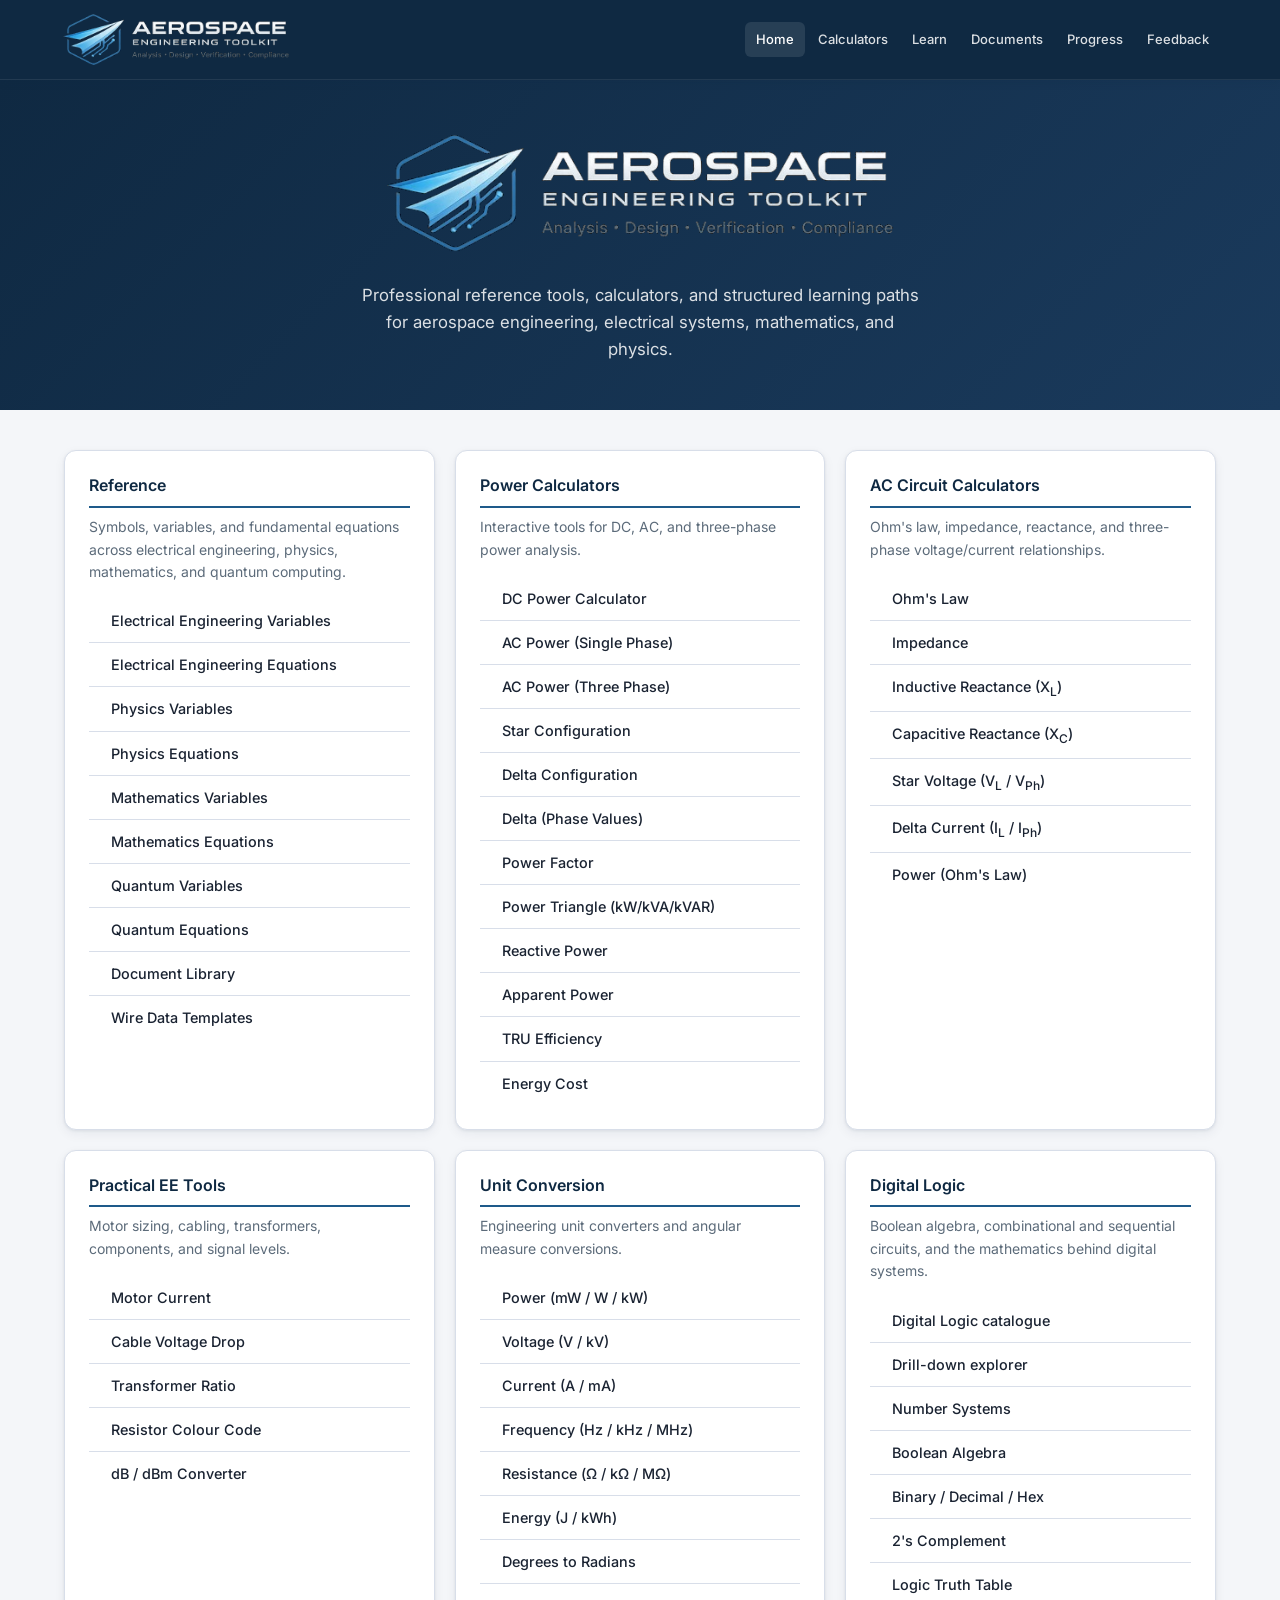
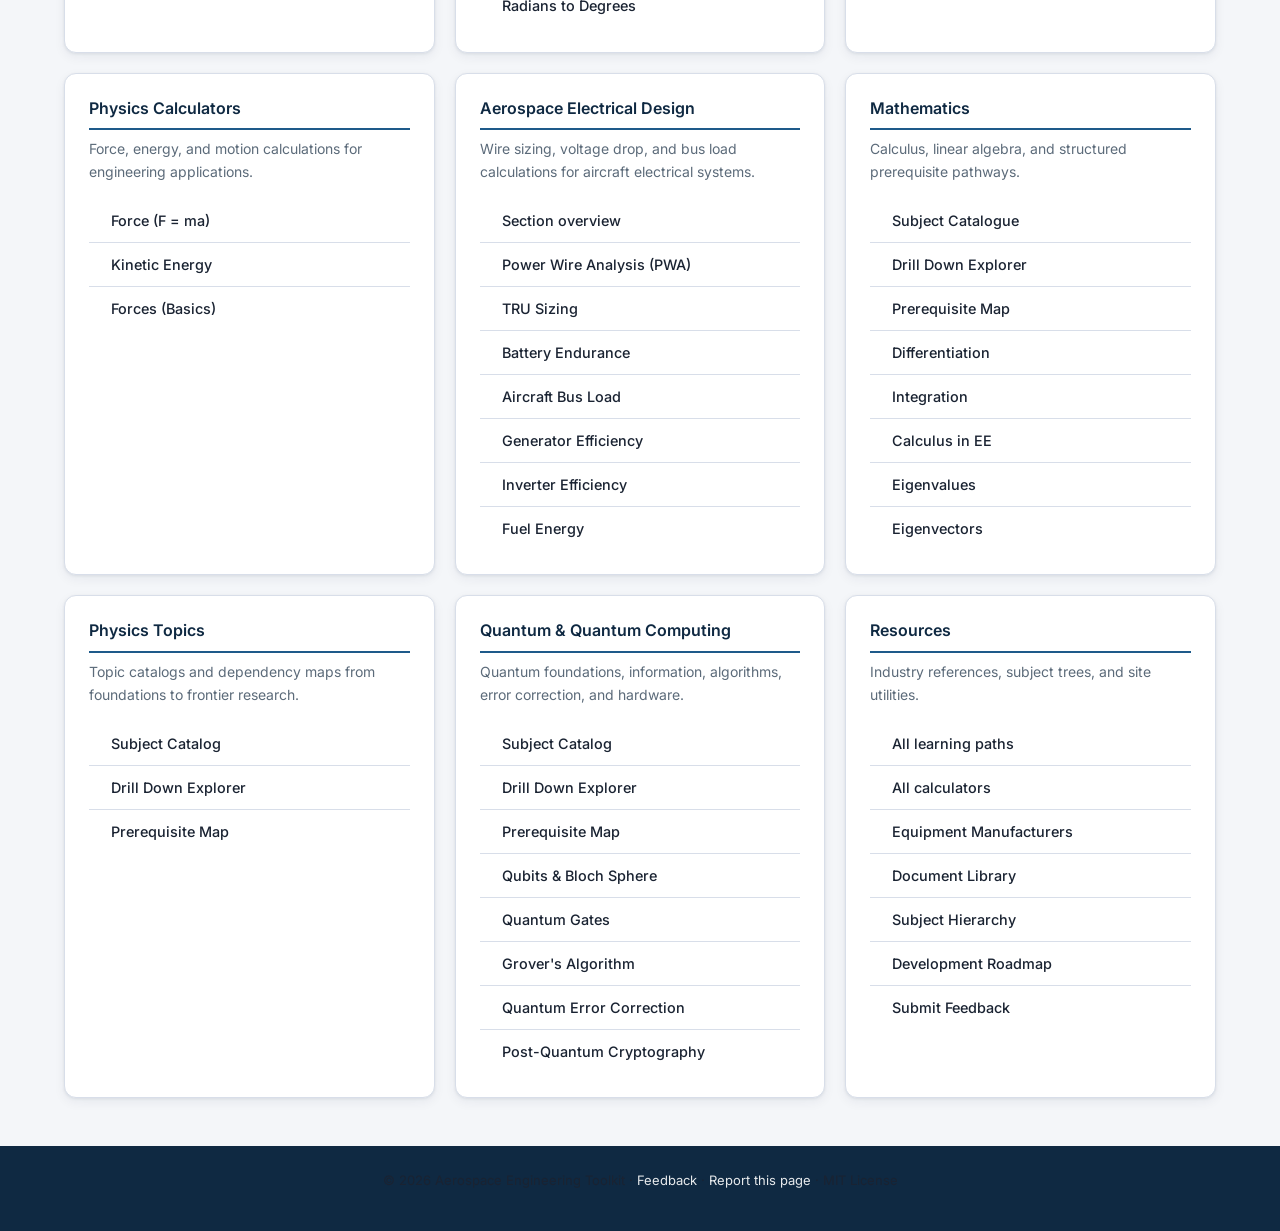
==== commit d21f122d: "Enhance wire data management and reporting features in PWA. Added new CSS styles for wire data banne" ====
--- a/index.html
+++ b/index.html
@@ -28,6 +28,7 @@
                     <li><a href="reference/quantum/variables.html">Quantum Variables</a></li>
                     <li><a href="reference/quantum/equations.html">Quantum Equations</a></li>
                     <li><a href="reference/documents/index.html">Document Library</a></li>
+                    <li><a href="reference/wire-data/index.html">Wire Data Templates</a></li>
                 </ul>
             </article>
 
--- a/assets/css/corporate.css
+++ b/assets/css/corporate.css
@@ -17,7 +17,7 @@
   --corp-shadow-lg: 0 4px 6px rgba(15, 41, 66, 0.06), 0 12px 28px rgba(15, 41, 66, 0.1);
   --corp-radius: 8px;
   --corp-radius-lg: 12px;
-  --corp-header-height: 64px;
+  --corp-header-height: 80px;
   --corp-max-width: 1200px;
   --corp-font: 'Inter', -apple-system, BlinkMacSystemFont, 'Segoe UI', sans-serif;
 }
@@ -84,14 +84,14 @@
   display: block;
   width: auto;
   height: auto;
-  max-height: 40px;
-  max-width: min(240px, 42vw);
+  max-height: 58px;
+  max-width: min(360px, 52vw);
 }
 
 .site-brand__logo--compact {
   display: none;
-  max-height: 36px;
-  max-width: 52px;
+  max-height: 44px;
+  max-width: 64px;
 }
 
 .site-brand__mark {
@@ -156,8 +156,8 @@
 
 @media (max-width: 1080px) {
   .site-brand__logo--full {
-    max-height: 34px;
-    max-width: min(200px, 38vw);
+    max-height: 50px;
+    max-width: min(300px, 48vw);
   }
 
   .site-nav a {
@@ -166,7 +166,7 @@
   }
 }
 
-@media (max-width: 640px) {
+@media (max-width: 520px) {
   .site-brand__logo--full {
     display: none;
   }
@@ -1863,6 +1863,187 @@
 .pwa-export__status--error {
   color: #b42318;
   font-weight: 600;
+}
+
+.pwa-data-source-banner {
+  margin: 0 0 12px;
+  padding: 10px 14px;
+  border-radius: var(--corp-radius);
+  font-size: 0.84rem;
+  font-weight: 600;
+  border: 1px solid var(--corp-border);
+}
+
+.pwa-data-source-banner--internal {
+  background: #eef6ff;
+  color: var(--corp-navy);
+  border-color: #b8d4f0;
+}
+
+.pwa-data-source-banner--external {
+  background: #ecfdf3;
+  color: #14532d;
+  border-color: #86efac;
+}
+
+.pwa-workflow {
+  margin: 0 0 16px;
+}
+
+.pwa-workflow__summary {
+  font-size: 1rem;
+}
+
+.pwa-workflow__intro {
+  margin: 0 0 14px;
+  font-size: 0.84rem;
+  color: var(--corp-text-muted);
+  line-height: 1.5;
+}
+
+.pwa-workflow__section {
+  margin: 0 0 18px;
+  padding-bottom: 16px;
+  border-bottom: 1px solid var(--corp-border);
+}
+
+.pwa-workflow__section:last-child {
+  border-bottom: none;
+  padding-bottom: 0;
+}
+
+.pwa-workflow__heading {
+  margin: 0 0 8px;
+  font-size: 0.92rem;
+  font-weight: 700;
+  color: var(--corp-navy);
+}
+
+.pwa-workflow__source-control {
+  display: grid;
+  gap: 10px;
+  margin-bottom: 10px;
+}
+
+.pwa-workflow__source-option {
+  display: grid;
+  grid-template-columns: auto 1fr;
+  gap: 4px 10px;
+  padding: 12px;
+  border: 1px solid var(--corp-border);
+  border-radius: var(--corp-radius);
+  background: #fff;
+  cursor: pointer;
+}
+
+.pwa-workflow__source-option input {
+  margin-top: 4px;
+}
+
+.pwa-workflow__source-title {
+  font-weight: 700;
+  color: var(--corp-navy);
+}
+
+.pwa-workflow__source-desc {
+  grid-column: 2;
+  font-size: 0.8rem;
+  color: var(--corp-text-muted);
+}
+
+.pwa-workflow__note,
+.pwa-workflow__compat {
+  margin: 8px 0 0;
+  font-size: 0.8rem;
+  color: var(--corp-text-muted);
+}
+
+.pwa-workflow__status-row {
+  margin: 8px 0;
+  font-size: 0.82rem;
+}
+
+.pwa-workflow__wire-actions {
+  display: flex;
+  flex-wrap: wrap;
+  gap: 8px;
+  margin-bottom: 12px;
+}
+
+.pwa-workflow__meta-grid {
+  display: grid;
+  grid-template-columns: repeat(auto-fit, minmax(180px, 1fr));
+  gap: 8px 14px;
+  margin: 0;
+  font-size: 0.82rem;
+}
+
+.pwa-workflow__meta-grid dt {
+  font-weight: 600;
+  color: var(--corp-navy);
+}
+
+.pwa-workflow__meta-grid dd {
+  margin: 2px 0 0;
+  color: var(--corp-text);
+}
+
+.pwa-workflow__status--ok {
+  color: #166534;
+  font-weight: 700;
+}
+
+.pwa-workflow__status--error {
+  color: #b42318;
+  font-weight: 700;
+}
+
+.pwa-workflow__status--warn {
+  color: #b45309;
+  font-weight: 700;
+}
+
+.pwa-workflow__messages {
+  margin-top: 10px;
+  padding: 10px 12px;
+  border-radius: var(--corp-radius);
+  font-size: 0.8rem;
+  background: #fef2f2;
+  border: 1px solid #fecaca;
+  color: #991b1b;
+}
+
+.pwa-workflow__messages--warn {
+  background: #fffbeb;
+  border-color: #fde68a;
+  color: #92400e;
+}
+
+.pwa-workflow__messages ul {
+  margin: 6px 0 0;
+  padding-left: 1.2rem;
+}
+
+.pwa-folder__status-actions {
+  display: flex;
+  flex-wrap: wrap;
+  gap: 8px;
+}
+
+.pwa-params__spec-link--disabled {
+  opacity: 0.5;
+  pointer-events: none;
+}
+
+@media (max-width: 720px) {
+  .pwa-workflow__source-option {
+    grid-template-columns: auto 1fr;
+  }
+
+  .pwa-folder__status {
+    flex-direction: column;
+    align-items: stretch;
+  }
 }
 
 .pwa-export__section--folder {
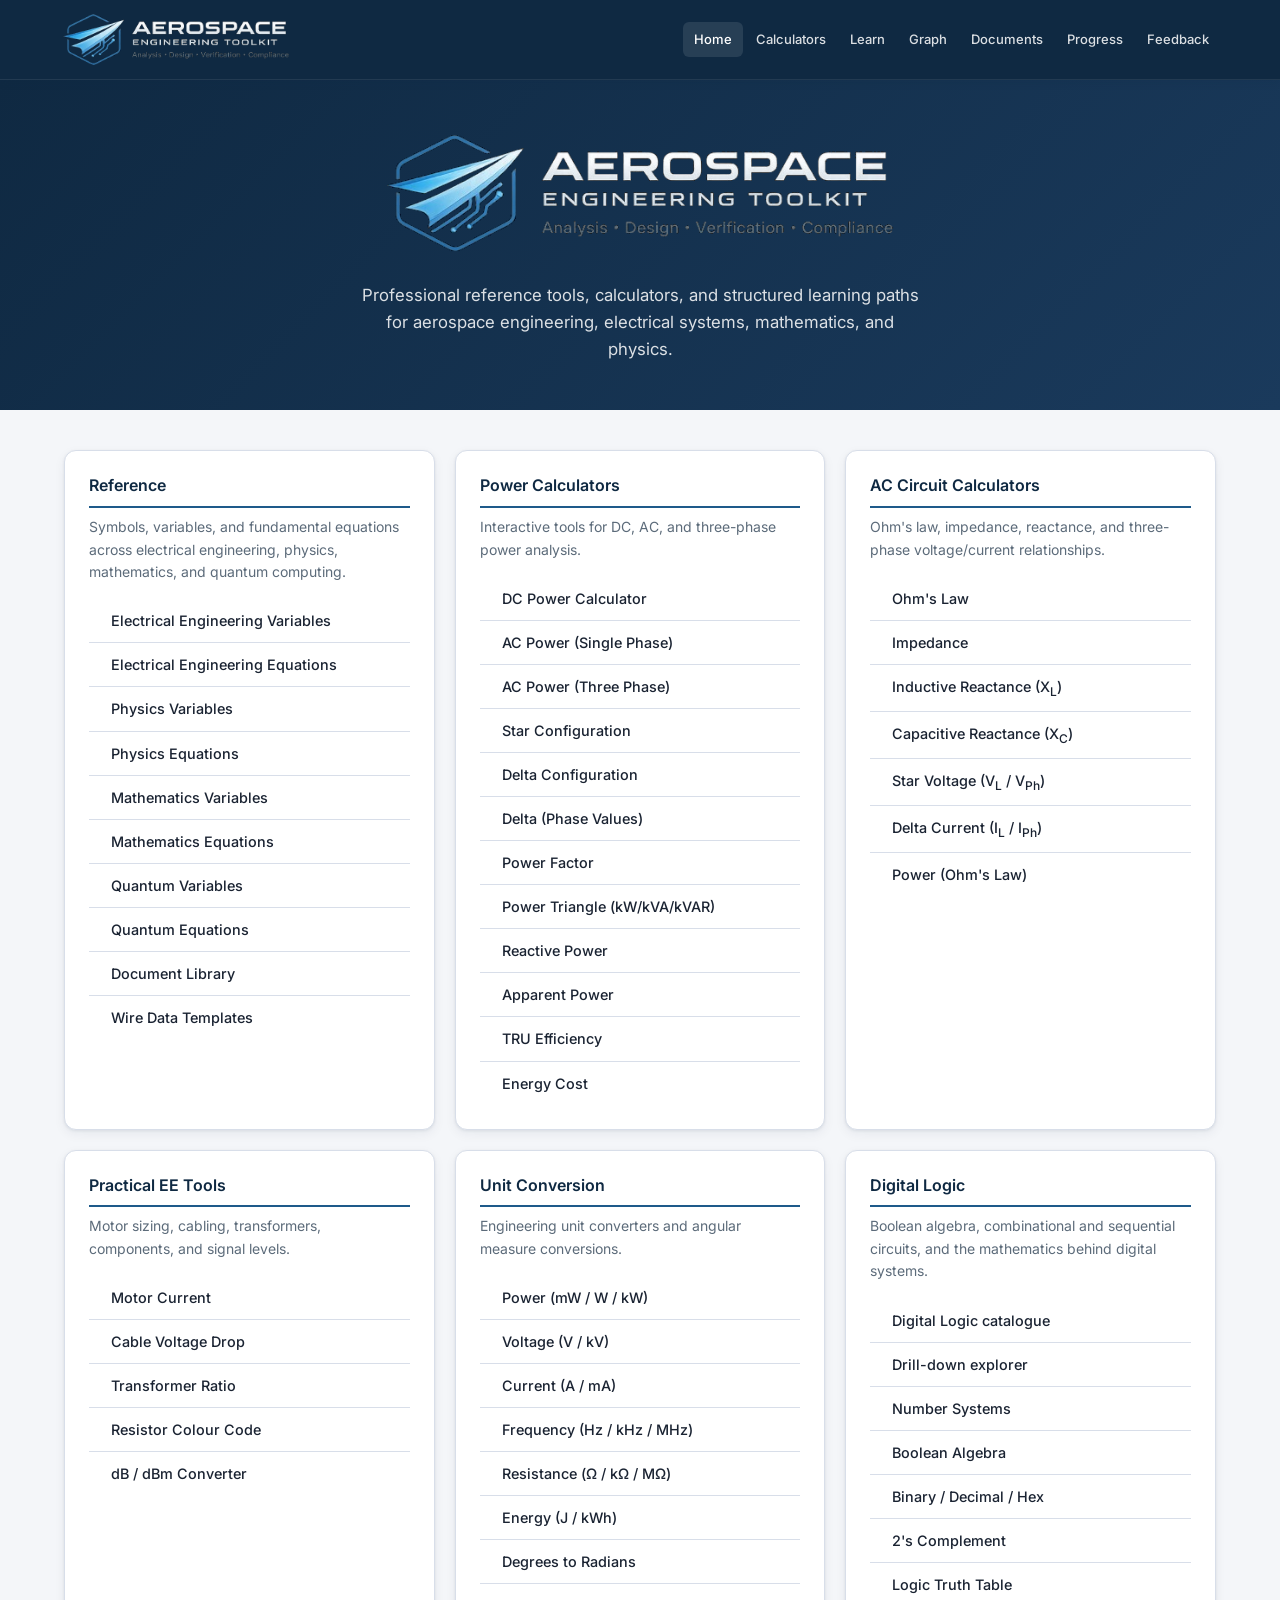
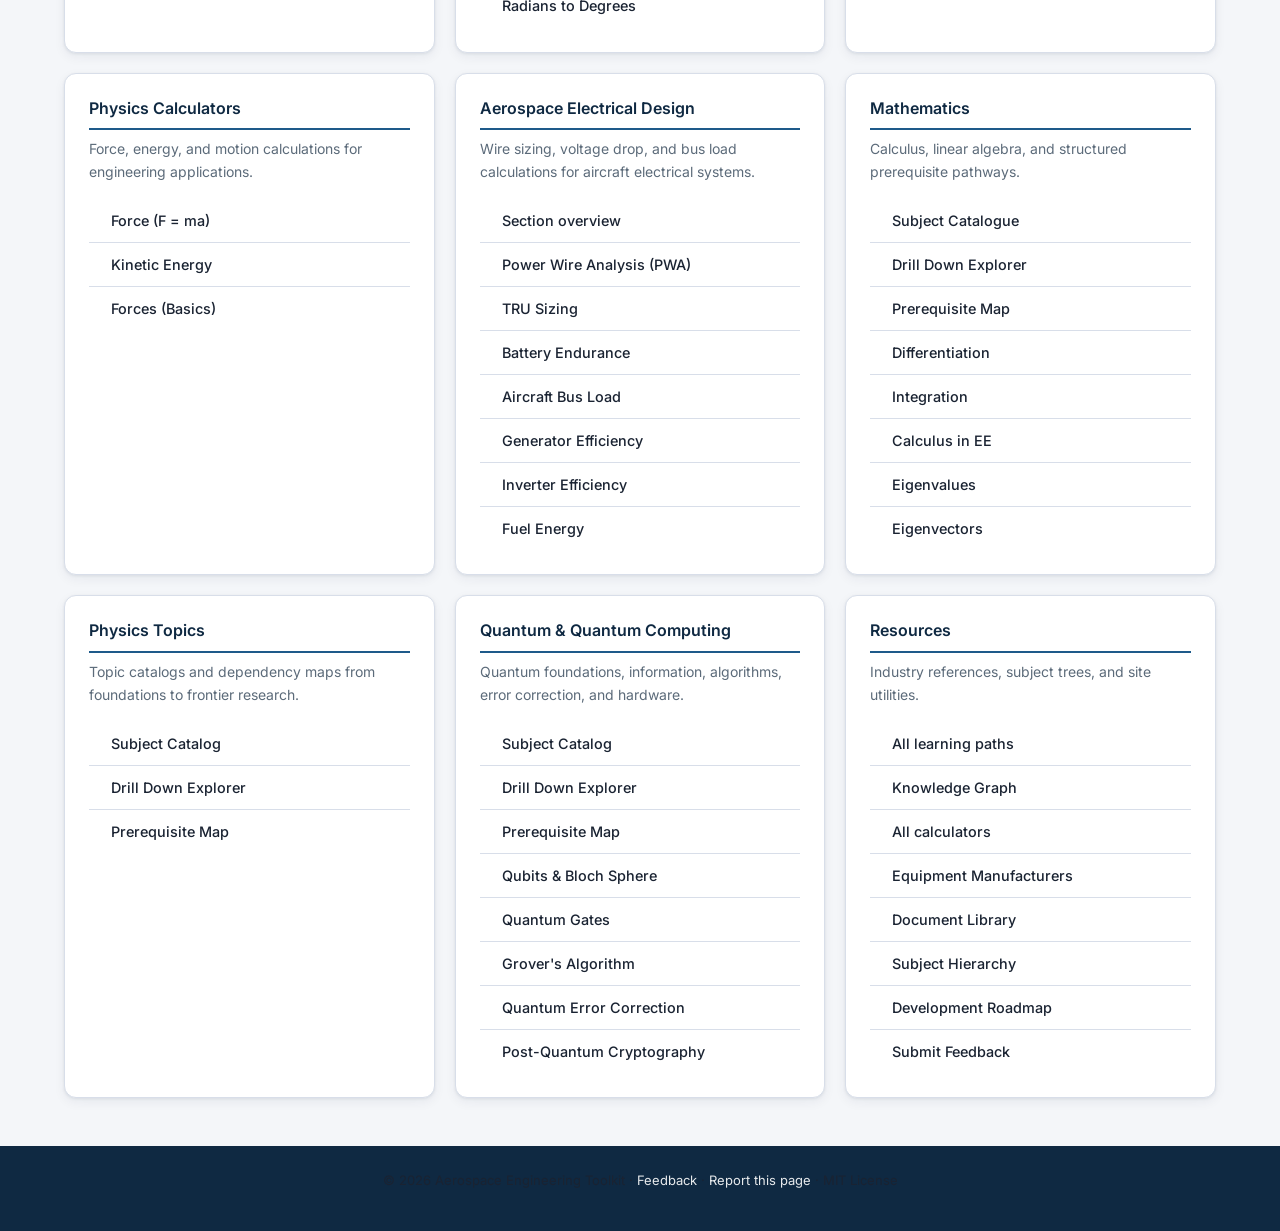
==== commit c3fe1aea: "Add knowledge graph builder and tests for graph relationships - Implemented `build-knowledge-graph.p" ====
--- a/index.html
+++ b/index.html
@@ -176,6 +176,7 @@
                 <p class="card__desc">Industry references, subject trees, and site utilities.</p>
                 <ul class="link-list">
                     <li><a href="learn/index.html">All learning paths</a></li>
+                    <li><a href="maps/knowledge-graph.html">Knowledge Graph</a></li>
                     <li><a href="calculators/index.html">All calculators</a></li>
                     <li><a href="reference/industry/equipment-manufacturers.html">Equipment Manufacturers</a></li>
                     <li><a href="reference/documents/index.html">Document Library</a></li>
--- a/assets/css/corporate.css
+++ b/assets/css/corporate.css
@@ -1887,7 +1887,7 @@
 }
 
 .pwa-workflow {
-  margin: 0 0 16px;
+  margin: 0 0 14px;
 }
 
 .pwa-workflow__summary {
